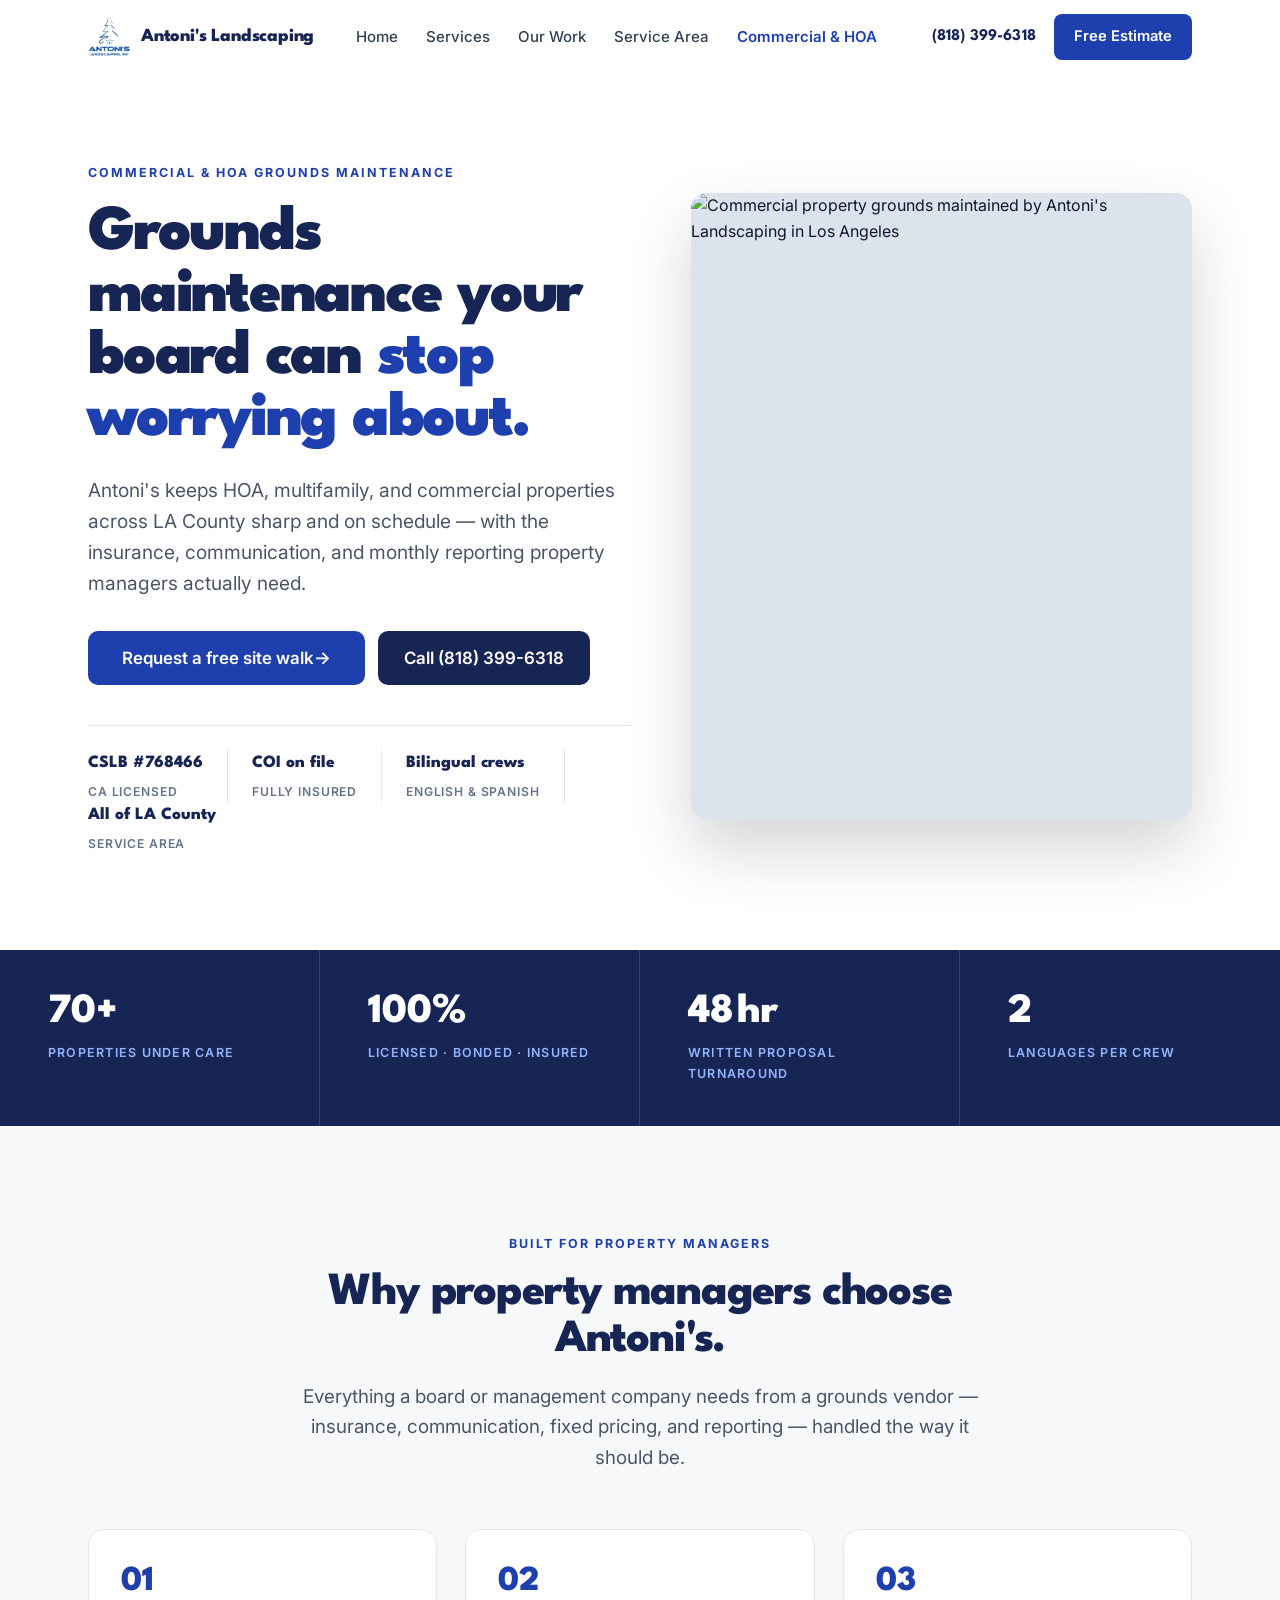
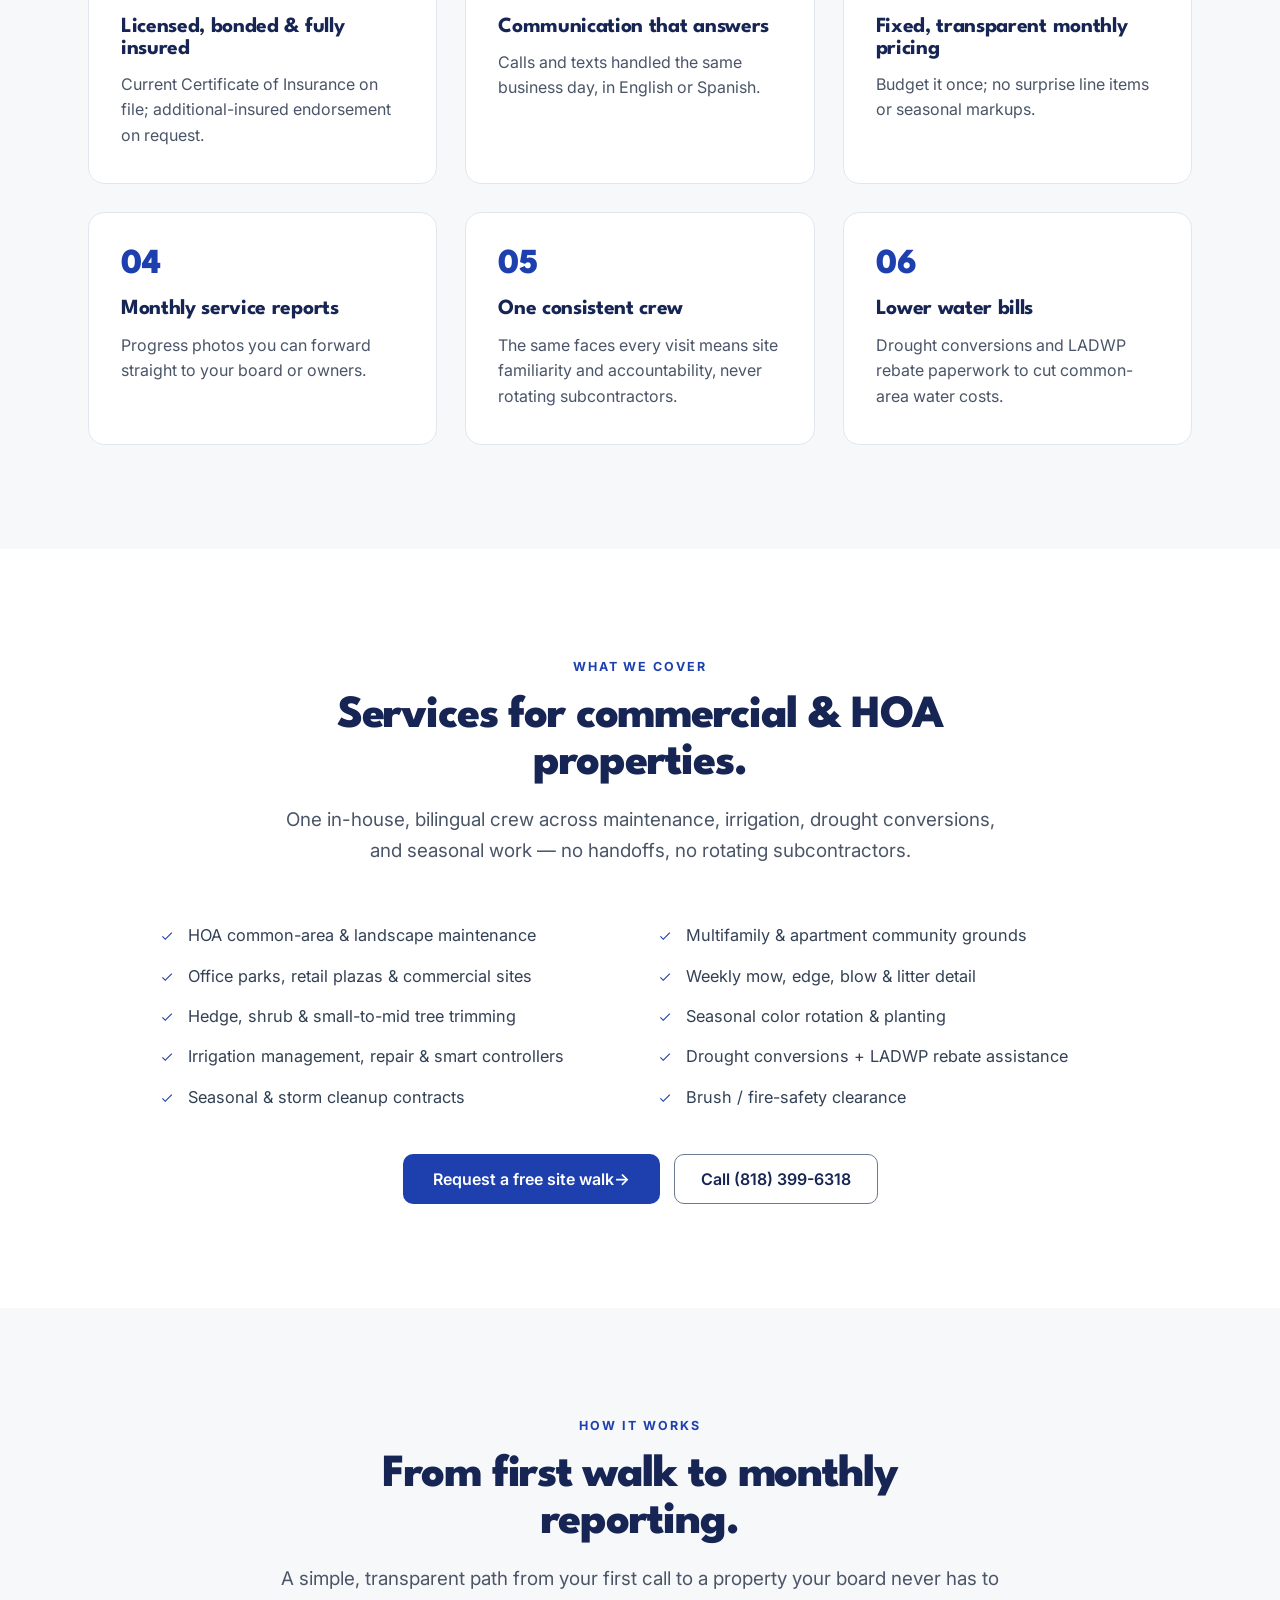
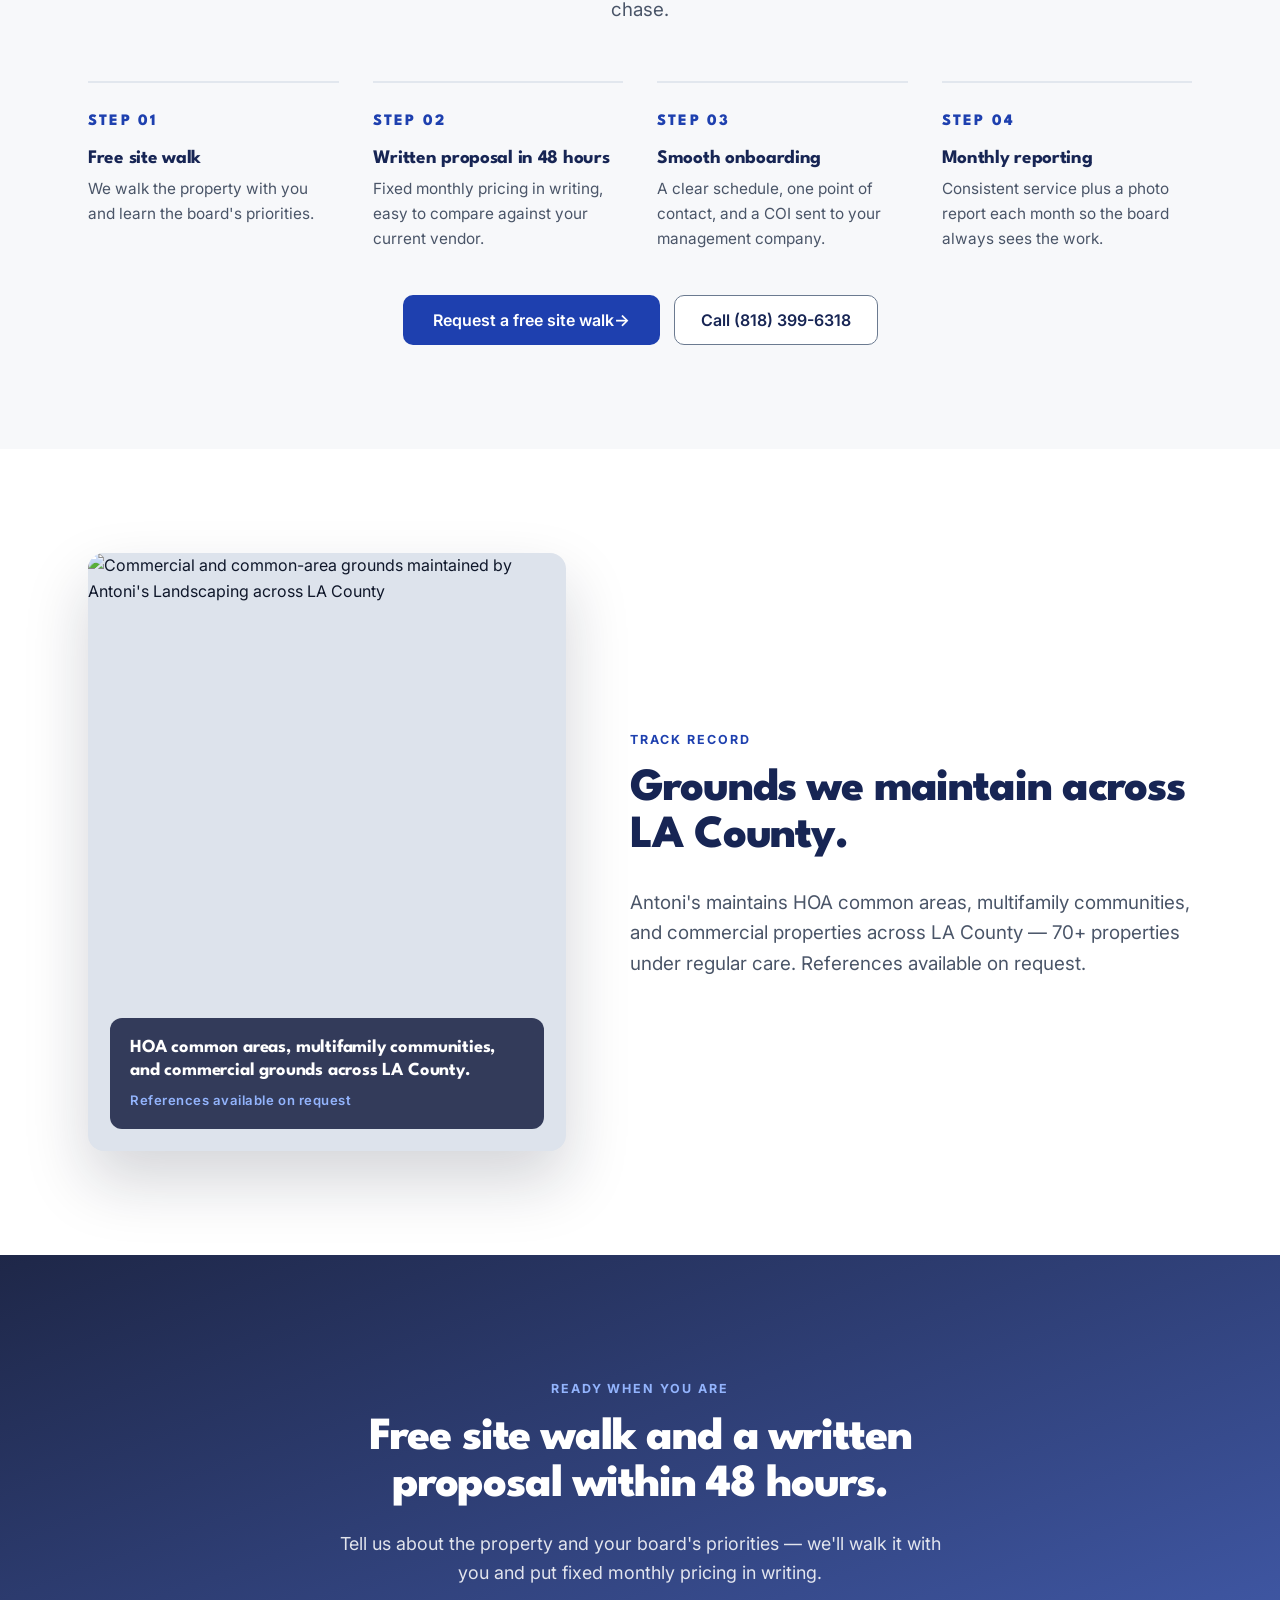
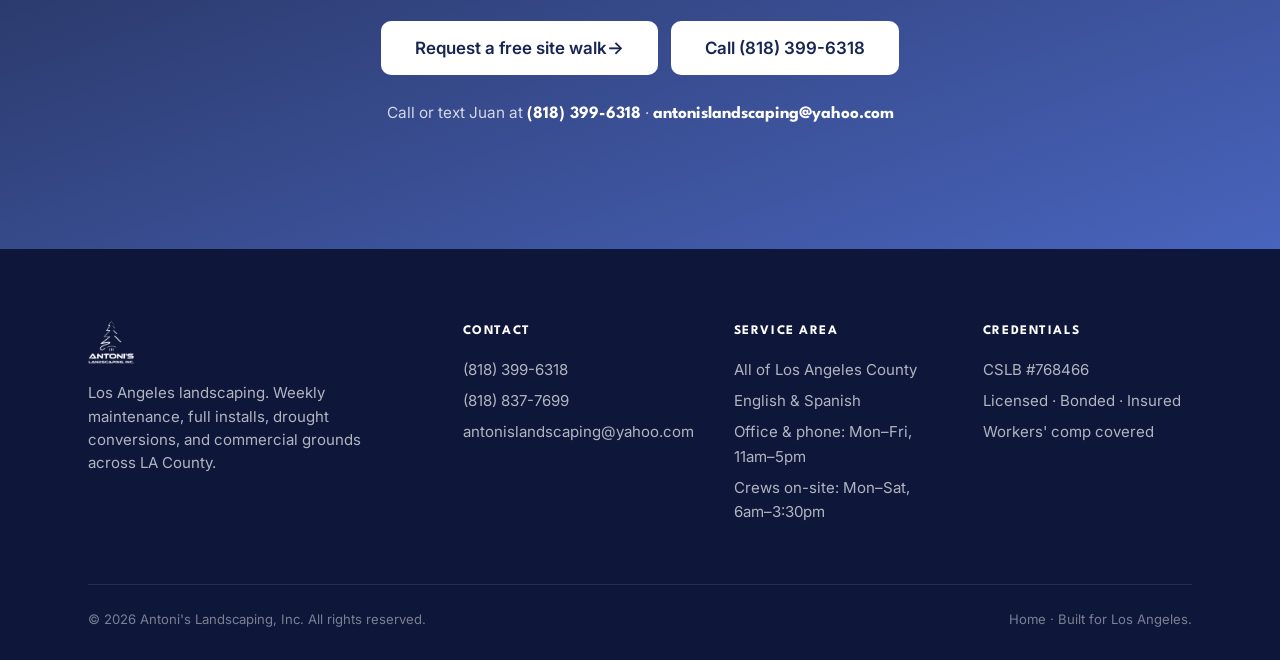
==== commercial/index.html @ 2772d487 "P1 #18: extract shared design system into /assets/site.css Both pages carried a ~250-line duplicate " ====
<!DOCTYPE html>
<html lang="en">
<head>
<meta charset="UTF-8" />
<meta name="viewport" content="width=device-width, initial-scale=1.0" />
<title>Commercial &amp; HOA Landscaping in Los Angeles | Antoni's Landscaping</title>
<meta name="description" content="Reliable, insured commercial and HOA grounds maintenance across LA County. Fixed monthly pricing, bilingual crews, monthly photo reports. Free site walk and written proposal in 48 hours." />
<meta name="theme-color" content="#093d77" />
<link rel="icon" href="/assets/logo.png" type="image/png" />
<link rel="apple-touch-icon" href="/assets/logo.png" />
<meta name="robots" content="index, follow" />
<link rel="canonical" href="https://antonis-landscaping-website.vercel.app/commercial" />
<meta property="og:title" content="Commercial &amp; HOA Landscaping in Los Angeles | Antoni's Landscaping" />
<meta property="og:description" content="Reliable, insured commercial and HOA grounds maintenance across LA County. Fixed monthly pricing, bilingual crews, monthly photo reports. Free site walk and written proposal in 48 hours." />
<meta property="og:type" content="website" />
<meta property="og:url" content="https://antonis-landscaping-website.vercel.app/commercial" />
<meta property="og:locale" content="en_US" />
<meta property="og:image" content="https://img1.wsimg.com/isteam/ip/da22fe0a-b0dc-4871-bb27-3ecdaa4f4f06/DSC00425.jpg/:/rs=w:1600,h:900,m:cr" />
<meta name="twitter:card" content="summary_large_image" />
<link rel="preconnect" href="https://fonts.googleapis.com">
<link rel="preconnect" href="https://fonts.gstatic.com" crossorigin>
<link href="https://fonts.googleapis.com/css2?family=Inter:wght@400;500;600;700&family=League+Spartan:wght@500;600;700;800;900&display=swap" rel="stylesheet">

<!-- Schema.org Service — commercial & HOA grounds maintenance offering -->
<script type="application/ld+json">
{
  "@context": "https://schema.org",
  "@type": "Service",
  "name": "Commercial & HOA Landscape Maintenance",
  "serviceType": "Commercial and HOA landscape maintenance",
  "url": "https://antonis-landscaping-website.vercel.app/commercial",
  "image": "https://img1.wsimg.com/isteam/ip/da22fe0a-b0dc-4871-bb27-3ecdaa4f4f06/DSC00425.jpg/:/rs=w:1600,h:900,m:cr",
  "description": "Reliable, insured commercial and HOA grounds maintenance across LA County. Fixed monthly pricing, bilingual crews, monthly photo reports, and a free site walk with a written proposal in 48 hours.",
  "provider": {
    "@type": "LandscapingBusiness",
    "name": "Antoni's Landscaping",
    "legalName": "Antoni's Landscaping, Inc.",
    "telephone": "+1-818-399-6318",
    "email": "antonislandscaping@yahoo.com",
    "url": "https://antonis-landscaping-website.vercel.app/",
    "image": "https://img1.wsimg.com/isteam/ip/da22fe0a-b0dc-4871-bb27-3ecdaa4f4f06/DSC00425.jpg/:/rs=w:1600,h:900,m:cr",
    "hasCredential": {
      "@type": "EducationalOccupationalCredential",
      "credentialCategory": "license",
      "name": "CSLB #768466",
      "recognizedBy": { "@type": "Organization", "name": "California Contractors State License Board" }
    }
  },
  "areaServed": { "@type": "AdministrativeArea", "name": "Los Angeles County" }
}
</script>
<link rel="stylesheet" href="/assets/site.css" />
<style>
.btn-navy{background:var(--navy);color:#fff;padding:16px 26px;}
.btn-navy:hover{background:#0f1b3f;transform:translateY(-2px);box-shadow:0 14px 30px rgba(23,37,84,.30);}
.nav-links a[aria-current="page"]{color:var(--blue);font-weight:600;}
.final h2{color:#fff;margin:14px auto 0;max-width:22ch;}
.btn,.nav-cta,.mcta a{min-height:44px;}
/* ===========================================================
   Commercial-page additions (not on the homepage):
   - .checklist : two-column checkmark service list (reuses the
     same royal-blue checkmark mask as .svc-body li)
   - .final-actions : centered button row inside the navy CTA band
   =========================================================== */
.checklist{list-style:none;display:grid;grid-template-columns:1fr 1fr;gap:14px 36px;max-width:960px;margin:0 auto;}
.checklist li{position:relative;padding-left:28px;font-size:1.02rem;color:var(--g700);}
.checklist li::before{content:'';position:absolute;left:0;top:7px;width:14px;height:14px;border-radius:50%;background:var(--blue);
  -webkit-mask:url("data:image/svg+xml;utf8,<svg xmlns='http://www.w3.org/2000/svg' viewBox='0 0 24 24'><path fill='white' d='M9 16.2 4.8 12l-1.4 1.4L9 19 21 7l-1.4-1.4z'/></svg>") center/14px no-repeat;
  mask:url("data:image/svg+xml;utf8,<svg xmlns='http://www.w3.org/2000/svg' viewBox='0 0 24 24'><path fill='white' d='M9 16.2 4.8 12l-1.4 1.4L9 19 21 7l-1.4-1.4z'/></svg>") center/14px no-repeat;}
.final-actions{display:flex;gap:13px;justify-content:center;flex-wrap:wrap;}
/* ---------- responsive ---------- */
@media(max-width:980px){
  :root{--pad:28px;}
  section{padding:76px 0;}
  .hero-grid,.why-grid{grid-template-columns:1fr;gap:44px;}
  .hero-media{margin-top:8px;}
  .svc-grid{grid-template-columns:1fr;}
  .proc-grid{grid-template-columns:repeat(2,1fr);gap:30px 28px;}
  .stats-grid,.creds-grid{grid-template-columns:repeat(2,1fr);}
  .stats .it:nth-child(2),.creds .it:nth-child(2){border-right:none;}
  .stats .it,.creds .it{border-bottom:1px solid rgba(255,255,255,.12);}
  .promise-grid{grid-template-columns:1fr;}
  .foot-grid{grid-template-columns:1fr 1fr;gap:32px;}
  .nav-links,.nav-phone{display:none;}
  .mcta{display:flex;}
  body{padding-bottom:84px;}
}
@media(max-width:680px){
  .checklist{grid-template-columns:1fr;}
}
@media(max-width:560px){
  h2{font-size:1.8rem;}
  .stats-grid,.creds-grid,.proc-grid,.foot-grid{grid-template-columns:1fr;}
  .stats .it,.creds .it{border-right:none;}
  .hero-proof .it{padding-right:16px;margin-right:16px;}
}
</style>
</head>
<body>

<!-- ============ NAV ============ -->
<header class="nav" id="nav">
  <div class="nav-in">
    <a href="/" class="brand"><img src="/assets/logo.png" alt="Antoni's Landscaping logo" width="42" height="42" /><b>Antoni's&nbsp;Landscaping</b></a>
    <nav class="nav-links" aria-label="Primary">
      <a href="/">Home</a>
      <a href="/#services">Services</a>
      <a href="/#work">Our Work</a>
      <a href="/#area">Service Area</a>
      <a href="/commercial" aria-current="page">Commercial &amp; HOA</a>
    </nav>
    <div class="nav-right">
      <a href="tel:+18183996318" class="nav-phone">(818) 399-6318</a>
      <a href="/#quote" class="nav-cta">Free Estimate</a>
    </div>
  </div>
</header>

<!-- ============ HERO ============ -->
<section class="hero">
  <div class="container hero-grid">
    <div class="hero-copy">
      <span class="eyebrow">Commercial &amp; HOA Grounds Maintenance</span>
      <h1>Grounds maintenance your board can <span class="accent">stop worrying about.</span></h1>
      <p class="subhead">Antoni's keeps HOA, multifamily, and commercial properties across LA County sharp and on schedule — with the insurance, communication, and monthly reporting property managers actually need.</p>
      <div class="hero-actions">
        <a href="/#quote" class="btn btn-primary btn-lg"><span class="btn-arrow">Request a free site walk</span></a>
        <a href="tel:+18183996318" class="btn btn-navy btn-lg">Call (818) 399-6318</a>
      </div>
      <div class="hero-proof">
        <div class="it"><div class="t">CSLB&nbsp;#768466</div><div class="s">CA Licensed</div></div>
        <div class="it"><div class="t">COI on file</div><div class="s">Fully insured</div></div>
        <div class="it"><div class="t">Bilingual crews</div><div class="s">English &amp; Spanish</div></div>
        <div class="it"><div class="t">All of LA County</div><div class="s">Service area</div></div>
      </div>
    </div>
    <div class="hero-media">
      <img class="main" src="https://img1.wsimg.com/isteam/ip/da22fe0a-b0dc-4871-bb27-3ecdaa4f4f06/DSC00122.jpg/:/rs=w:1100,h:1375,m:cr" alt="Commercial property grounds maintained by Antoni's Landscaping in Los Angeles" decoding="async" />
    </div>
  </div>
</section>

<!-- ============ STATS ============ -->
<section class="stats" aria-label="By the numbers">
  <div class="stats-grid">
    <div class="it"><div class="n">70+</div><div class="l">Properties Under Care</div></div>
    <div class="it"><div class="n">100%</div><div class="l">Licensed · Bonded · Insured</div></div>
    <div class="it"><div class="n">48&#8202;hr</div><div class="l">Written Proposal Turnaround</div></div>
    <div class="it"><div class="n">2</div><div class="l">Languages Per Crew</div></div>
  </div>
</section>

<!-- ============ WHY PROPERTY MANAGERS CHOOSE US ============ -->
<section class="alt">
  <div class="container">
    <div class="section-head center">
      <span class="eyebrow">Built for property managers</span>
      <h2>Why property managers choose Antoni's.</h2>
      <p class="lead">Everything a board or management company needs from a grounds vendor — insurance, communication, fixed pricing, and reporting — handled the way it should be.</p>
    </div>
    <div class="promise-grid">
      <div class="promise-card"><div class="k">01</div><h3>Licensed, bonded &amp; fully insured</h3><p>Current Certificate of Insurance on file; additional-insured endorsement on request.</p></div>
      <div class="promise-card"><div class="k">02</div><h3>Communication that answers</h3><p>Calls and texts handled the same business day, in English or Spanish.</p></div>
      <div class="promise-card"><div class="k">03</div><h3>Fixed, transparent monthly pricing</h3><p>Budget it once; no surprise line items or seasonal markups.</p></div>
      <div class="promise-card"><div class="k">04</div><h3>Monthly service reports</h3><p>Progress photos you can forward straight to your board or owners.</p></div>
      <div class="promise-card"><div class="k">05</div><h3>One consistent crew</h3><p>The same faces every visit means site familiarity and accountability, never rotating subcontractors.</p></div>
      <div class="promise-card"><div class="k">06</div><h3>Lower water bills</h3><p>Drought conversions and LADWP rebate paperwork to cut common-area water costs.</p></div>
    </div>
  </div>
</section>

<!-- ============ SERVICES ============ -->
<section>
  <div class="container">
    <div class="section-head center">
      <span class="eyebrow">What we cover</span>
      <h2>Services for commercial &amp; HOA properties.</h2>
      <p class="lead">One in-house, bilingual crew across maintenance, irrigation, drought conversions, and seasonal work — no handoffs, no rotating subcontractors.</p>
    </div>
    <ul class="checklist">
      <li>HOA common-area &amp; landscape maintenance</li>
      <li>Multifamily &amp; apartment community grounds</li>
      <li>Office parks, retail plazas &amp; commercial sites</li>
      <li>Weekly mow, edge, blow &amp; litter detail</li>
      <li>Hedge, shrub &amp; small-to-mid tree trimming</li>
      <li>Seasonal color rotation &amp; planting</li>
      <li>Irrigation management, repair &amp; smart controllers</li>
      <li>Drought conversions + LADWP rebate assistance</li>
      <li>Seasonal &amp; storm cleanup contracts</li>
      <li>Brush / fire-safety clearance</li>
    </ul>
    <div class="section-cta">
      <a href="/#quote" class="btn btn-primary"><span class="btn-arrow">Request a free site walk</span></a>
      <a href="tel:+18183996318" class="btn btn-secondary">Call (818) 399-6318</a>
    </div>
  </div>
</section>

<!-- ============ HOW IT WORKS ============ -->
<section class="alt">
  <div class="container">
    <div class="section-head center">
      <span class="eyebrow">How it works</span>
      <h2>From first walk to monthly reporting.</h2>
      <p class="lead">A simple, transparent path from your first call to a property your board never has to chase.</p>
    </div>
    <div class="proc-grid">
      <div class="proc-step"><div class="num">STEP 01</div><h3>Free site walk</h3><p>We walk the property with you and learn the board's priorities.</p></div>
      <div class="proc-step"><div class="num">STEP 02</div><h3>Written proposal in 48 hours</h3><p>Fixed monthly pricing in writing, easy to compare against your current vendor.</p></div>
      <div class="proc-step"><div class="num">STEP 03</div><h3>Smooth onboarding</h3><p>A clear schedule, one point of contact, and a COI sent to your management company.</p></div>
      <div class="proc-step"><div class="num">STEP 04</div><h3>Monthly reporting</h3><p>Consistent service plus a photo report each month so the board always sees the work.</p></div>
    </div>
    <div class="section-cta">
      <a href="/#quote" class="btn btn-primary"><span class="btn-arrow">Request a free site walk</span></a>
      <a href="tel:+18183996318" class="btn btn-secondary">Call (818) 399-6318</a>
    </div>
  </div>
</section>

<!-- ============ TRACK RECORD ============ -->
<section>
  <div class="container why-grid">
    <div class="why-photo">
      <img src="https://img1.wsimg.com/isteam/ip/da22fe0a-b0dc-4871-bb27-3ecdaa4f4f06/DSC00102.jpg/:/rs=w:900,h:1125,m:cr" alt="Commercial and common-area grounds maintained by Antoni's Landscaping across LA County" loading="lazy" decoding="async" />
      <div class="badge">
        <!-- PLACEHOLDER: drop in a real board / property-manager testimonial quote here when one is available — do not fabricate one. -->
        <div class="q">HOA common areas, multifamily communities, and commercial grounds across LA County.</div>
        <div class="by">References available on request</div>
      </div>
    </div>
    <div class="why-content">
      <div class="section-head" style="margin-bottom:28px;">
        <span class="eyebrow">Track record</span>
        <h2>Grounds we maintain across LA County.</h2>
      </div>
      <p class="lead">Antoni's maintains HOA common areas, multifamily communities, and commercial properties across LA County — 70+ properties under regular care. References available on request.</p>
    </div>
  </div>
</section>

<!-- ============ CTA BAND ============ -->
<section class="final" style="--bg:url('https://img1.wsimg.com/isteam/ip/da22fe0a-b0dc-4871-bb27-3ecdaa4f4f06/DSC00416.jpg/:/rs=w:2000,h:1125,m:cr');">
  <div class="container">
    <span class="eyebrow">Ready when you are</span>
    <h2>Free site walk and a written proposal within 48 hours.</h2>
    <p>Tell us about the property and your board's priorities — we'll walk it with you and put fixed monthly pricing in writing.</p>
    <div class="final-actions">
      <a href="/#quote" class="btn btn-light btn-lg"><span class="btn-arrow">Request a free site walk</span></a>
      <a href="tel:+18183996318" class="btn btn-light btn-lg">Call (818) 399-6318</a>
    </div>
    <div class="phone-line">Call or text Juan at <a href="tel:+18183996318">(818) 399-6318</a> · <a href="mailto:antonislandscaping@yahoo.com">antonislandscaping@yahoo.com</a></div>
  </div>
</section>

<!-- ============ FOOTER ============ -->
<footer>
  <div class="container">
    <div class="foot-grid">
      <div>
        <img class="foot-logo" src="/assets/logo-white.png" alt="Antoni's Landscaping" height="44" />
        <p class="foot-brand-sub">Los Angeles landscaping. Weekly maintenance, full installs, drought conversions, and commercial grounds across LA County.</p>
      </div>
      <div class="foot-col">
        <h5>Contact</h5>
        <p><a href="tel:+18183996318">(818) 399-6318</a></p>
        <p><a href="tel:+18188377699">(818) 837-7699</a></p>
        <p><a href="mailto:antonislandscaping@yahoo.com">antonislandscaping@yahoo.com</a></p>
      </div>
      <div class="foot-col">
        <h5>Service area</h5>
        <p>All of Los Angeles County</p>
        <p>English &amp; Spanish</p>
        <p>Office &amp; phone: Mon–Fri, 11am–5pm</p>
        <p>Crews on-site: Mon–Sat, 6am–3:30pm</p>
      </div>
      <div class="foot-col">
        <h5>Credentials</h5>
        <p>CSLB #768466</p>
        <p>Licensed · Bonded · Insured</p>
        <p>Workers' comp covered</p>
      </div>
    </div>
    <div class="foot-bottom">
      <div>© <span id="year"></span> Antoni's Landscaping, Inc. All rights reserved.</div>
      <div><a href="/">Home</a> · Built for Los Angeles.</div>
    </div>
  </div>
</footer>

<!-- sticky mobile CTA -->
<div class="mcta" role="navigation" aria-label="Quick contact">
  <a href="tel:+18183996318" class="p"><span aria-hidden="true">📞</span> Call</a>
  <a href="/#quote" class="s">Free Estimate</a>
</div>

<script>
  document.getElementById('year').textContent = new Date().getFullYear();
  // nav shadow on scroll
  var nav = document.getElementById('nav');
  var onScroll = function(){ nav.classList.toggle('scrolled', window.scrollY > 10); };
  onScroll(); window.addEventListener('scroll', onScroll, {passive:true});
</script>
</body>
</html>
---- assets/site.css ----
/* Antoni's Landscaping — shared design system.
   Single source of truth for both index.html and /commercial.
   Page-specific rules remain in each page's inline <style> AFTER this link. */
/* ===========================================================
   Antoni's Landscaping — redesigned one-pager
   Direction B backbone (typographic split, white, structured)
   + full-bleed photography moments + navy brand bands.
   Brand: royal blue #1e40af · deep navy #172554 · League Spartan + Inter
   =========================================================== */

:root{
  --blue:#1e40af; --blue-dark:#1e3a8a; --blue-600:#2563eb;
  --navy:#172554; --navy-deep:#0e173a; --blue-400:#60a5fa; --blue-300:#93b4fd;
  --g50:#f7f8fa; --g100:#eef1f5; --g200:#e2e7ee; --g300:#cbd5e1;
  --g400:#94a3b8; --g500:#64748b; --g600:#4a5568; --g700:#334155; --ink:#0f172a;
  --disp:'League Spartan',sans-serif; --body:'Inter',system-ui,sans-serif;
  --maxw:1200px; --pad:48px; --radius:16px; --radius-sm:10px;
  --shadow:0 18px 44px rgba(15,23,42,.10); --shadow-lg:0 30px 64px rgba(15,23,42,.18);
}
*{box-sizing:border-box;margin:0;padding:0;}
html{scroll-behavior:smooth;}
body{font-family:var(--body);color:var(--ink);background:#fff;line-height:1.62;-webkit-font-smoothing:antialiased;text-rendering:optimizeLegibility;}
img{display:block;max-width:100%;}
a{text-decoration:none;color:inherit;}
::selection{background:var(--blue);color:#fff;}

.container{max-width:var(--maxw);margin:0 auto;padding-left:var(--pad);padding-right:var(--pad);}
section{padding:104px 0;}
.alt{background:var(--g50);}

h1,h2,h3{font-family:var(--disp);font-weight:800;letter-spacing:-0.025em;line-height:1.02;color:var(--navy);}
h2{font-size:clamp(2rem,3.6vw,3rem);}
h3{font-size:1.35rem;letter-spacing:-0.015em;font-weight:700;}
.lead{font-size:1.18rem;color:var(--g600);}
.eyebrow{font-family:var(--body);font-weight:700;font-size:.78rem;text-transform:uppercase;letter-spacing:.16em;color:var(--blue);}

.section-head{max-width:720px;margin-bottom:56px;}
.section-head.center{margin-left:auto;margin-right:auto;text-align:center;}
.section-head h2{margin-top:14px;}
.section-head .lead{margin-top:18px;}

/* ---------- buttons ---------- */
.btn{display:inline-flex;align-items:center;gap:9px;font-family:var(--body);font-weight:600;font-size:1rem;line-height:1;cursor:pointer;border:none;border-radius:var(--radius-sm);transition:transform .15s ease,box-shadow .15s ease,background .15s ease,border-color .15s ease,color .15s ease;text-align:center;}
.btn-arrow::after{content:'→';font-size:1.05em;transition:transform .15s ease;}
.btn:hover .btn-arrow,.btn-arrow:hover::after{transform:translateX(3px);}
.btn-primary{background:var(--blue);color:#fff;padding:16px 30px;}
.btn-primary:hover{background:var(--blue-dark);transform:translateY(-2px);box-shadow:0 14px 30px rgba(30,64,175,.30);}
.btn-secondary{background:#fff;color:var(--navy);border:1.5px solid #6b7a90;padding:16px 26px;}
.btn-secondary:hover{border-color:var(--navy);transform:translateY(-2px);}
.btn-light{background:#fff;color:var(--navy);padding:16px 30px;}
.btn-light:hover{transform:translateY(-2px);box-shadow:0 14px 30px rgba(0,0,0,.28);}
.btn-ghost{background:rgba(255,255,255,.08);color:#fff;border:1.5px solid rgba(255,255,255,.5);padding:15px 28px;}
.btn-ghost:hover{background:rgba(255,255,255,.16);border-color:#fff;}
.btn-lg{padding:18px 34px;font-size:1.06rem;}
.section-cta{display:flex;flex-wrap:wrap;gap:14px;justify-content:center;margin-top:44px;}

/* ---------- nav ---------- */
.nav{position:sticky;top:0;z-index:80;background:rgba(255,255,255,.86);backdrop-filter:saturate(180%) blur(14px);border-bottom:1px solid transparent;transition:border-color .2s ease,box-shadow .2s ease;}
.nav.scrolled{border-bottom-color:var(--g200);box-shadow:0 6px 24px rgba(15,23,42,.06);}
.nav-in{display:flex;align-items:center;gap:28px;max-width:var(--maxw);margin:0 auto;padding:14px var(--pad);}
.brand{display:flex;align-items:center;gap:11px;}
.brand img{height:42px;width:42px;border-radius:8px;object-fit:contain;}
.brand b{font-family:var(--disp);font-weight:800;font-size:1.16rem;color:var(--navy);letter-spacing:-0.01em;line-height:1;}
.nav-links{display:flex;gap:28px;margin-left:14px;}
.nav-links a{font-weight:500;font-size:.94rem;color:var(--g700);transition:color .15s ease;}
.nav-links a:hover{color:var(--blue);}
.nav-right{margin-left:auto;display:flex;align-items:center;gap:18px;}
.nav-phone{font-family:var(--disp);font-weight:700;font-size:1.02rem;color:var(--navy);letter-spacing:.01em;}
.nav-cta{background:var(--blue);color:#fff;padding:11px 20px;border-radius:8px;font-weight:600;font-size:.92rem;transition:background .15s ease;}
.nav-cta:hover{background:var(--blue-dark);}

/* ---------- hero ---------- */
.hero{padding:84px 0 96px;overflow:hidden;}
.hero-grid{display:grid;grid-template-columns:1.04fr .96fr;gap:60px;align-items:center;}
.hero h1{font-size:clamp(2.7rem,5vw,4.5rem);font-weight:900;letter-spacing:-0.035em;line-height:0.97;margin:18px 0 0;}
.hero h1 .accent{color:var(--blue);}
.hero .subhead{font-size:1.2rem;color:var(--g600);max-width:48ch;margin-top:24px;}
.hero-actions{display:flex;gap:13px;margin-top:32px;flex-wrap:wrap;}
.hero-proof{display:flex;margin-top:40px;border-top:1px solid var(--g200);padding-top:24px;flex-wrap:wrap;gap:0;}
.hero-proof .it{padding-right:24px;margin-right:24px;border-right:1px solid var(--g200);}
.hero-proof .it:last-child{border:none;margin:0;padding:0;}
.hero-proof .t{font-family:var(--disp);font-weight:800;font-size:1.08rem;color:var(--navy);}
.hero-proof .s{font-size:.76rem;text-transform:uppercase;letter-spacing:.07em;color:var(--g500);margin-top:4px;font-weight:600;}
.hero-media{position:relative;}
.hero-media .main{aspect-ratio:4/5;width:100%;object-fit:cover;border-radius:var(--radius);box-shadow:var(--shadow-lg);background:#dde3ec center/cover;}

/* ---------- stats band ---------- */
.stats{background:var(--navy);color:#fff;padding:0;}
.stats-grid{display:grid;grid-template-columns:repeat(4,1fr);}
.stats .it{padding:42px var(--pad);border-right:1px solid rgba(255,255,255,.12);}
.stats .it:last-child{border-right:none;}
.stats .n{font-family:var(--disp);font-weight:800;font-size:2.6rem;line-height:1;color:#fff;}
.stats .l{font-size:.78rem;text-transform:uppercase;letter-spacing:.1em;color:var(--blue-300);margin-top:10px;font-weight:600;}

/* ---------- why (editorial, no icon cards) ---------- */
.why-grid{display:grid;grid-template-columns:0.92fr 1.08fr;gap:64px;align-items:center;}
.why-photo{position:relative;border-radius:var(--radius);overflow:hidden;aspect-ratio:4/5;box-shadow:var(--shadow-lg);background:#dde3ec center/cover;}
.why-photo img{position:absolute;inset:0;width:100%;height:100%;object-fit:cover;}
.why-photo .badge{position:absolute;left:22px;bottom:22px;right:22px;z-index:1;background:rgba(14,23,58,.82);backdrop-filter:blur(8px);color:#fff;border-radius:12px;padding:18px 20px;}
.why-photo .badge .q{font-family:var(--disp);font-weight:700;font-size:1.15rem;line-height:1.25;letter-spacing:-0.01em;}
.why-photo .badge .by{font-size:.82rem;color:var(--blue-300);margin-top:8px;font-weight:600;letter-spacing:.04em;}
.why-list{display:flex;flex-direction:column;}
.why-item{display:grid;grid-template-columns:auto 1fr;gap:22px;padding:26px 0;border-top:1px solid var(--g200);}
.why-item:first-of-type{border-top:none;padding-top:0;}
.why-num{font-family:var(--disp);font-weight:800;font-size:1.05rem;color:var(--blue);padding-top:3px;letter-spacing:.05em;}
.why-item h3{margin-bottom:6px;}
.why-item p{color:var(--g600);font-size:1rem;}

/* ---------- services ---------- */
.svc-grid{display:grid;grid-template-columns:repeat(2,1fr);gap:26px;}
.svc-card{background:#fff;border:1px solid var(--g200);border-radius:var(--radius);overflow:hidden;display:flex;flex-direction:column;transition:transform .18s ease,box-shadow .18s ease,border-color .18s ease;}
.svc-card:hover{transform:translateY(-4px);box-shadow:var(--shadow-lg);border-color:transparent;}
.svc-img{aspect-ratio:16/10;width:100%;object-fit:cover;background:#dde3ec center/cover;}
.svc-body{padding:30px 30px 32px;}
.svc-body h3{font-size:1.42rem;}
.svc-body p{color:var(--g600);margin-top:10px;font-size:1rem;}
.svc-body ul{list-style:none;margin-top:18px;display:grid;gap:9px;}
.svc-body li{position:relative;padding-left:24px;font-size:.95rem;color:var(--g700);}
.svc-body li::before{content:'';position:absolute;left:0;top:8px;width:13px;height:13px;border-radius:50%;background:var(--blue);
  -webkit-mask:url("data:image/svg+xml;utf8,<svg xmlns='http://www.w3.org/2000/svg' viewBox='0 0 24 24'><path fill='white' d='M9 16.2 4.8 12l-1.4 1.4L9 19 21 7l-1.4-1.4z'/></svg>") center/13px no-repeat;
  mask:url("data:image/svg+xml;utf8,<svg xmlns='http://www.w3.org/2000/svg' viewBox='0 0 24 24'><path fill='white' d='M9 16.2 4.8 12l-1.4 1.4L9 19 21 7l-1.4-1.4z'/></svg>") center/13px no-repeat;}

/* ---------- process ---------- */
.proc-grid{display:grid;grid-template-columns:repeat(4,1fr);gap:34px;}
.proc-step{position:relative;padding-top:26px;border-top:2px solid var(--g200);}
.proc-step .num{font-family:var(--disp);font-weight:800;font-size:1rem;color:var(--blue);letter-spacing:.14em;}
.proc-step h3{margin:14px 0 8px;font-size:1.2rem;}
.proc-step p{color:var(--g600);font-size:.96rem;}

/* ---------- drought ribbon (navy band) ---------- */
.ribbon{position:relative;color:#fff;padding:110px 0;isolation:isolate;}
.ribbon::before{content:'';position:absolute;inset:0;z-index:-2;background:var(--bg,none) center/cover,#dde3ec;}
.ribbon::after{content:'';position:absolute;inset:0;z-index:-1;background:linear-gradient(120deg,rgba(14,23,58,.94) 0%,rgba(23,37,84,.86) 55%,rgba(30,64,175,.62) 100%);}
.ribbon-in{max-width:680px;}
.ribbon .eyebrow{color:var(--blue-300);}
.ribbon h2{color:#fff;margin-top:14px;}
.ribbon h2 em{font-style:normal;color:var(--blue-300);}
.ribbon p{color:rgba(255,255,255,.88);font-size:1.12rem;margin:22px 0 34px;max-width:60ch;}

/* ---------- work grid ---------- */
.work-grid{display:grid;grid-template-columns:repeat(3,1fr);gap:16px;}
.work-tile{aspect-ratio:4/3;width:100%;border-radius:12px;background:#dde3ec center/cover;object-fit:cover;overflow:hidden;transition:transform .35s ease,box-shadow .35s ease;}
.work-tile:hover{transform:scale(1.025);box-shadow:var(--shadow-lg);}
.work-tile.tall{grid-row:span 2;aspect-ratio:auto;}

/* ---------- service area ---------- */
.cities{display:flex;flex-wrap:wrap;gap:10px;justify-content:center;max-width:980px;margin:0 auto;}
.cities span{background:#fff;border:1px solid var(--g200);color:var(--g700);padding:9px 16px;border-radius:100px;font-size:.9rem;font-weight:500;transition:all .15s ease;}
.cities span:hover{background:var(--blue);color:#fff;border-color:var(--blue);}

/* ---------- promise ---------- */
.promise-grid{display:grid;grid-template-columns:repeat(3,1fr);gap:28px;}
.promise-card{background:#fff;border:1px solid var(--g200);border-radius:var(--radius);padding:34px 32px;}
.promise-card .k{font-family:var(--disp);font-weight:800;font-size:2.2rem;color:var(--blue);line-height:1;}
.promise-card h3{margin:16px 0 12px;}
.promise-card p{color:var(--g600);font-size:1rem;}
.promise-note{text-align:center;margin-top:40px;color:var(--g600);font-size:1rem;}
.promise-note a{color:var(--blue);font-weight:600;}

/* ---------- credentials ---------- */
.creds{background:var(--navy-deep);color:#fff;padding:0;}
.creds-grid{display:grid;grid-template-columns:repeat(4,1fr);}
.creds .it{padding:38px var(--pad);text-align:center;border-right:1px solid rgba(255,255,255,.12);}
.creds .it:last-child{border:none;}
.creds .t{font-family:var(--disp);font-weight:800;font-size:1.3rem;color:#fff;}
.creds .s{font-size:.74rem;text-transform:uppercase;letter-spacing:.1em;color:var(--blue-300);margin-top:7px;font-weight:600;}

/* ---------- FAQ ---------- */
.faq-list{max-width:820px;margin:0 auto;}
.faq-list details{border-bottom:1px solid var(--g200);}
.faq-list summary{list-style:none;cursor:pointer;padding:24px 44px 24px 0;position:relative;font-family:var(--disp);font-weight:700;font-size:1.18rem;color:var(--navy);letter-spacing:-0.01em;}
.faq-list summary::-webkit-details-marker{display:none;}
.faq-list summary::after{content:'+';position:absolute;right:6px;top:50%;transform:translateY(-50%);font-size:1.6rem;font-weight:400;color:var(--blue);transition:transform .2s ease;line-height:1;}
.faq-list details[open] summary::after{content:'−';}
.faq-list details > div{padding:0 44px 26px 0;color:var(--g600);font-size:1.02rem;}

/* ---------- chat estimator ---------- */
.chat-section{background:var(--g50);}
.container-narrow{max-width:760px;margin:0 auto;padding:0 var(--pad);}
.chat-card{background:#fff;border:1px solid var(--g200);border-radius:20px;box-shadow:var(--shadow-lg);overflow:hidden;max-width:560px;margin:0 auto;}
.chat-head{display:flex;align-items:center;gap:13px;padding:18px 22px;background:var(--navy);color:#fff;}
.chat-avatar{width:42px;height:42px;border-radius:50%;background:#fff;padding:5px;object-fit:contain;flex:none;}
.chat-id .chat-name{font-family:var(--disp);font-weight:700;font-size:1.02rem;}
.chat-id .chat-status{font-size:.8rem;color:var(--blue-300);display:flex;align-items:center;gap:6px;margin-top:2px;}
.status-dot{width:8px;height:8px;border-radius:50%;background:#34d399;box-shadow:0 0 0 0 rgba(52,211,153,.6);animation:pulse 2s infinite;}
@keyframes pulse{0%{box-shadow:0 0 0 0 rgba(52,211,153,.5);}70%{box-shadow:0 0 0 8px rgba(52,211,153,0);}100%{box-shadow:0 0 0 0 rgba(52,211,153,0);}}
.chat-estimate-pill{margin-left:auto;text-align:right;background:rgba(255,255,255,.12);border-radius:10px;padding:7px 13px;}
.chat-estimate-pill .pill-label{display:block;font-size:.62rem;text-transform:uppercase;letter-spacing:.1em;color:var(--blue-300);font-weight:600;}
.chat-estimate-pill .pill-value{font-family:var(--disp);font-weight:800;font-size:1.02rem;}
.chat-body{padding:24px 22px;height:340px;overflow-y:auto;display:flex;flex-direction:column;gap:10px;background:linear-gradient(180deg,#fbfcfe,#fff);scroll-behavior:smooth;}
.chat-bubble{max-width:80%;padding:12px 16px;border-radius:16px;font-size:.96rem;line-height:1.5;animation:rise .25s ease;word-wrap:break-word;}
@keyframes rise{from{opacity:0;transform:translateY(6px);}to{opacity:1;transform:none;}}
.chat-bubble.bot{align-self:flex-start;background:var(--g100);color:var(--ink);border-bottom-left-radius:5px;}
.chat-bubble.user{align-self:flex-end;background:var(--blue);color:#fff;border-bottom-right-radius:5px;}
.chat-bubble strong{font-weight:700;}
.chat-bubble.bot strong{color:var(--blue);}
.chat-bubble.user strong{color:#fff;}
.chat-bubble.typing{display:flex;gap:4px;padding:15px 16px;}
.chat-bubble.typing span{width:7px;height:7px;border-radius:50%;background:var(--g400);animation:blink 1.2s infinite both;}
.chat-bubble.typing span:nth-child(2){animation-delay:.2s;}
.chat-bubble.typing span:nth-child(3){animation-delay:.4s;}
@keyframes blink{0%,80%,100%{opacity:.3;transform:translateY(0);}40%{opacity:1;transform:translateY(-3px);}}
.chat-input-area{border-top:1px solid var(--g200);padding:16px 18px;min-height:68px;display:flex;align-items:center;}
.chip-row{display:flex;flex-wrap:wrap;gap:8px;width:100%;}
.chip{background:#fff;border:1.5px solid #6b7a90;color:var(--navy);padding:10px 16px;border-radius:100px;font-family:var(--body);font-weight:600;font-size:.9rem;cursor:pointer;transition:all .15s ease;}
.chip:hover{background:var(--blue);color:#fff;border-color:var(--blue);transform:translateY(-1px);}
.chat-form{display:flex;flex-wrap:wrap;gap:9px;width:100%;}
.chat-form input{flex:1;padding:12px 15px;border:1.5px solid #6b7a90;border-radius:10px;font-family:inherit;font-size:.96rem;background:#fff;}
.chat-form input:focus{outline:none;border-color:var(--blue);}
.chat-form input.chat-input-invalid{border-color:#dc2626;background:#fef2f2;}
.chat-input-error{flex-basis:100%;margin-top:6px;color:#b91c1c;font-size:.82rem;font-weight:600;}
.chat-form button{background:var(--blue);color:#fff;border:none;border-radius:10px;padding:0 18px;font-family:var(--body);font-weight:600;font-size:.92rem;cursor:pointer;display:flex;align-items:center;gap:7px;}
.chat-form button:hover{background:var(--blue-dark);}
.chat-form button svg{width:15px;height:15px;}
/* File-upload step: the estimator script renders a plain <div> wrapping a
   .chat-file-label and a .chat-file-skip — the label text already includes the
   📷 emoji, so no ::before icon here (would double it). */
.chat-file-label{display:inline-flex;align-items:center;gap:8px;background:var(--g50);border:1.5px dashed #6b7a90;border-radius:10px;padding:11px 16px;font-weight:600;font-size:.9rem;color:var(--navy);cursor:pointer;}
.chat-file-label input{display:none;}
.chat-file-skip{background:none;border:none;color:var(--g500);font-family:inherit;font-weight:600;font-size:.9rem;cursor:pointer;padding:0 14px;}
.chat-file-skip:hover{color:var(--navy);}
.chat-fallback{text-align:center;margin-top:22px;color:var(--g600);font-size:.96rem;}
.chat-fallback a{color:var(--blue);font-weight:700;}

/* ---------- final CTA ---------- */
.final{position:relative;color:#fff;text-align:center;padding:120px 0;isolation:isolate;}
.final::before{content:'';position:absolute;inset:0;z-index:-2;background:var(--bg,none) center/cover,#dde3ec;}
.final::after{content:'';position:absolute;inset:0;z-index:-1;background:linear-gradient(160deg,rgba(14,23,58,.92),rgba(30,64,175,.78));}
.final .eyebrow{color:var(--blue-300);}
.final h2{color:#fff;margin:14px auto 0;max-width:18ch;}
.final h2 em{font-style:normal;color:var(--blue-300);}
.final p{color:rgba(255,255,255,.86);max-width:56ch;margin:20px auto 34px;font-size:1.12rem;}
.final .phone-line{margin-top:26px;color:rgba(255,255,255,.78);font-size:.96rem;}
.final .phone-line a{color:#fff;font-family:var(--disp);font-weight:700;font-size:1.08rem;}

/* ---------- footer ---------- */
footer{background:var(--navy-deep);color:rgba(255,255,255,.68);padding:72px 0 30px;font-size:.94rem;}
.foot-grid{display:grid;grid-template-columns:1.6fr 1fr 1fr 1fr;gap:40px;}
.foot-logo{height:44px;width:auto;margin-bottom:16px;display:block;}
.foot-brand-sub{max-width:300px;line-height:1.55;}
footer h5{color:#fff;font-family:var(--disp);font-weight:700;font-size:.82rem;text-transform:uppercase;letter-spacing:.12em;margin-bottom:15px;}
.foot-col p{margin-bottom:7px;}
.foot-col a{transition:color .15s ease;}
.foot-col a:hover{color:var(--blue-300);}
.foot-bottom{margin-top:52px;padding-top:24px;border-top:1px solid rgba(255,255,255,.1);display:flex;justify-content:space-between;flex-wrap:wrap;gap:12px;font-size:.82rem;color:rgba(255,255,255,.45);}

/* ---------- sticky mobile CTA ---------- */
.mcta{position:fixed;bottom:12px;left:12px;right:12px;display:none;gap:10px;z-index:90;}
.mcta a{flex:1;padding:14px;border-radius:12px;text-align:center;font-weight:700;font-size:.96rem;box-shadow:var(--shadow-lg);display:flex;align-items:center;justify-content:center;gap:8px;}
.mcta .p{background:var(--blue);color:#fff;}
.mcta .s{background:#fff;color:var(--blue);border:1.5px solid var(--blue);}

/* ---------- a11y: visible focus + ≥44px touch targets ---------- */
a:focus-visible,button:focus-visible,summary:focus-visible,input:focus-visible,.chip:focus-visible,details>summary:focus-visible{outline:3px solid var(--blue-600);outline-offset:2px;border-radius:6px;}
.chat-form input:focus-visible{outline-offset:0;}
.btn,.nav-cta,.chip,.chat-form button,.mcta a,.chat-file-label,.chat-file-skip{min-height:44px;}
.nav-cta{display:inline-flex;align-items:center;}
.chip{display:inline-flex;align-items:center;}
.chat-form button{min-width:44px;justify-content:center;}
.nav-links a{display:inline-flex;align-items:center;min-height:40px;}
.nav-phone{display:flex;align-items:center;min-height:44px;}
[hidden]{display:none!important;}

/* ---------- responsive ---------- */
@media(max-width:980px){
  :root{--pad:28px;}
  section{padding:76px 0;}
  .hero-grid,.why-grid{grid-template-columns:1fr;gap:44px;}
  .hero-media{margin-top:8px;}
  .svc-grid{grid-template-columns:1fr;}
  .proc-grid{grid-template-columns:repeat(2,1fr);gap:30px 28px;}
  .stats-grid,.creds-grid{grid-template-columns:repeat(2,1fr);}
  .stats .it:nth-child(2),.creds .it:nth-child(2){border-right:none;}
  .stats .it,.creds .it{border-bottom:1px solid rgba(255,255,255,.12);}
  .work-grid{grid-template-columns:repeat(2,1fr);}
  .work-tile.tall{grid-row:auto;aspect-ratio:4/3;}
  .promise-grid{grid-template-columns:1fr;}
  .foot-grid{grid-template-columns:1fr 1fr;gap:32px;}
  .nav-links,.nav-phone{display:none;}
  .mcta{display:flex;}
  body{padding-bottom:84px;}
}
@media(max-width:560px){
  h2{font-size:1.8rem;}
  .stats-grid,.creds-grid,.proc-grid,.work-grid,.foot-grid{grid-template-columns:1fr;}
  .stats .it,.creds .it{border-right:none;}
  .hero-proof .it{padding-right:16px;margin-right:16px;}
}
@media(prefers-reduced-motion:reduce){*{animation:none!important;transition:none!important;}html{scroll-behavior:auto;}}
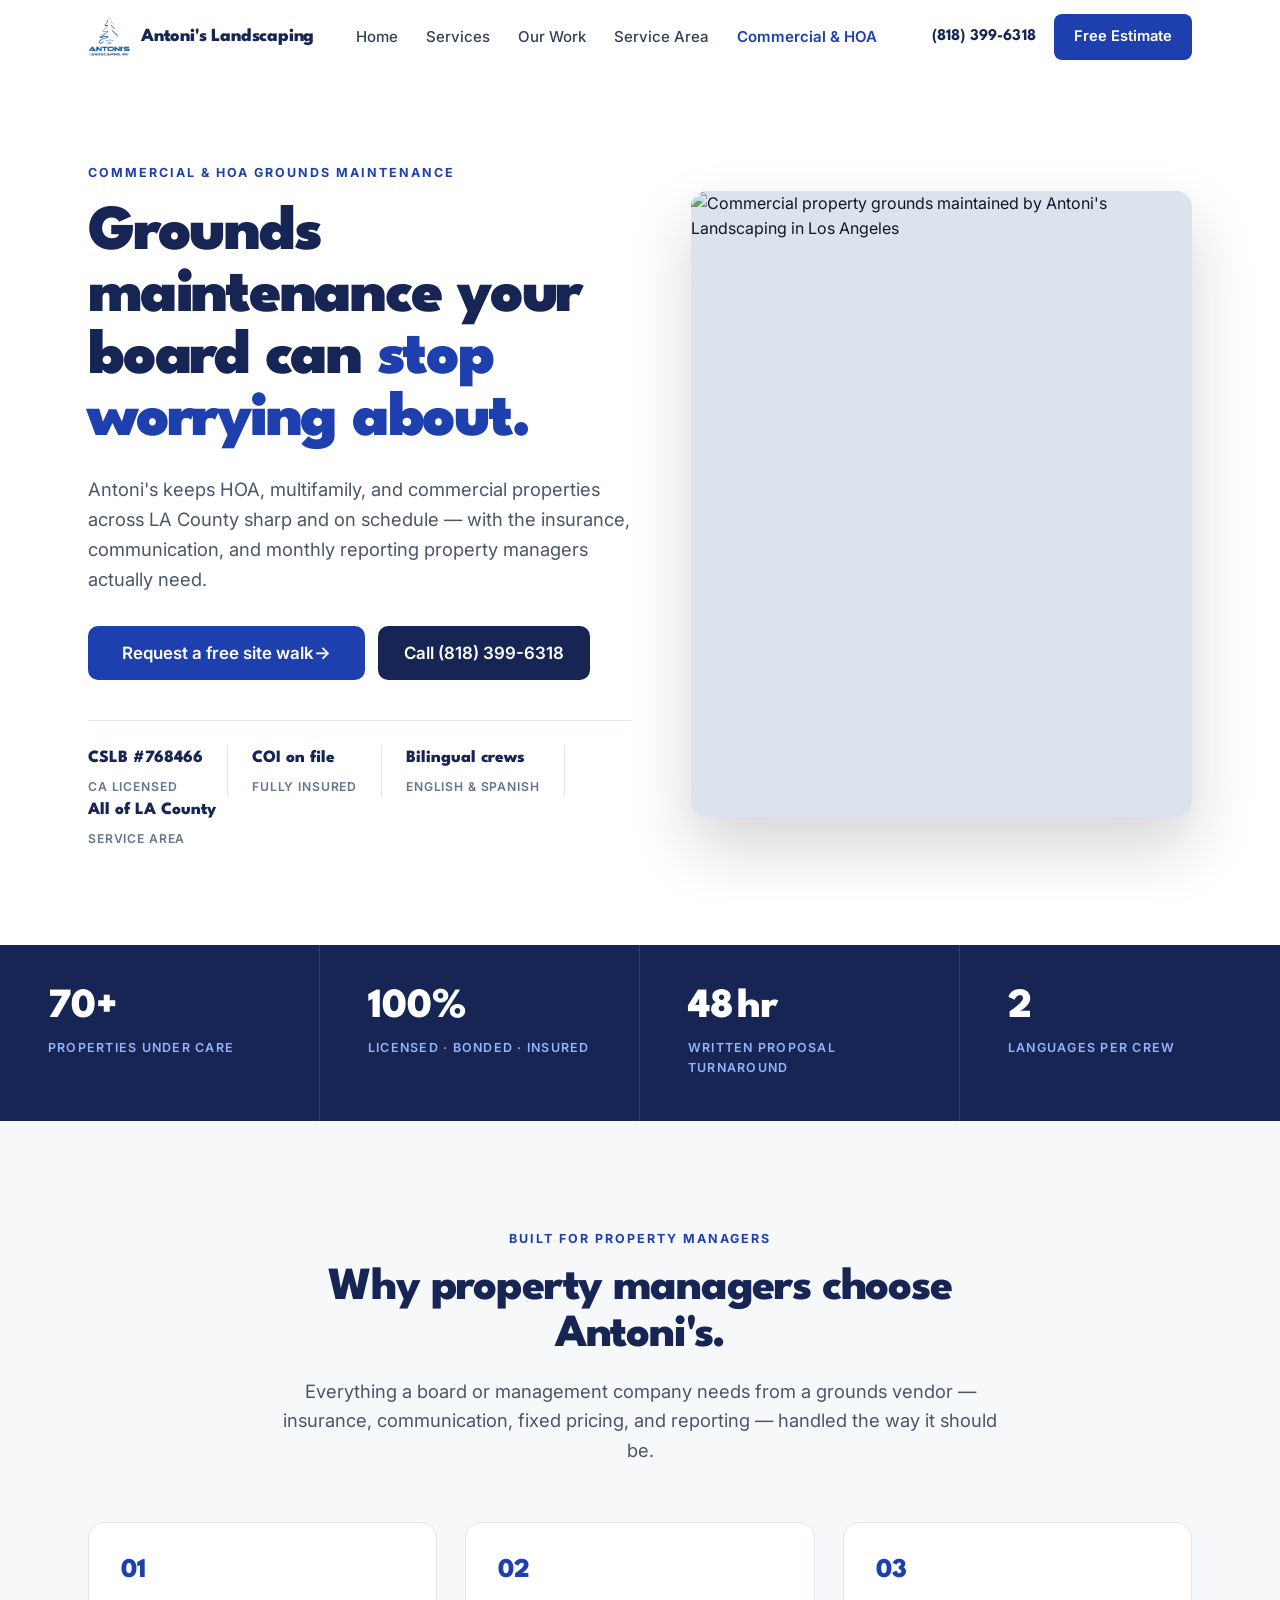
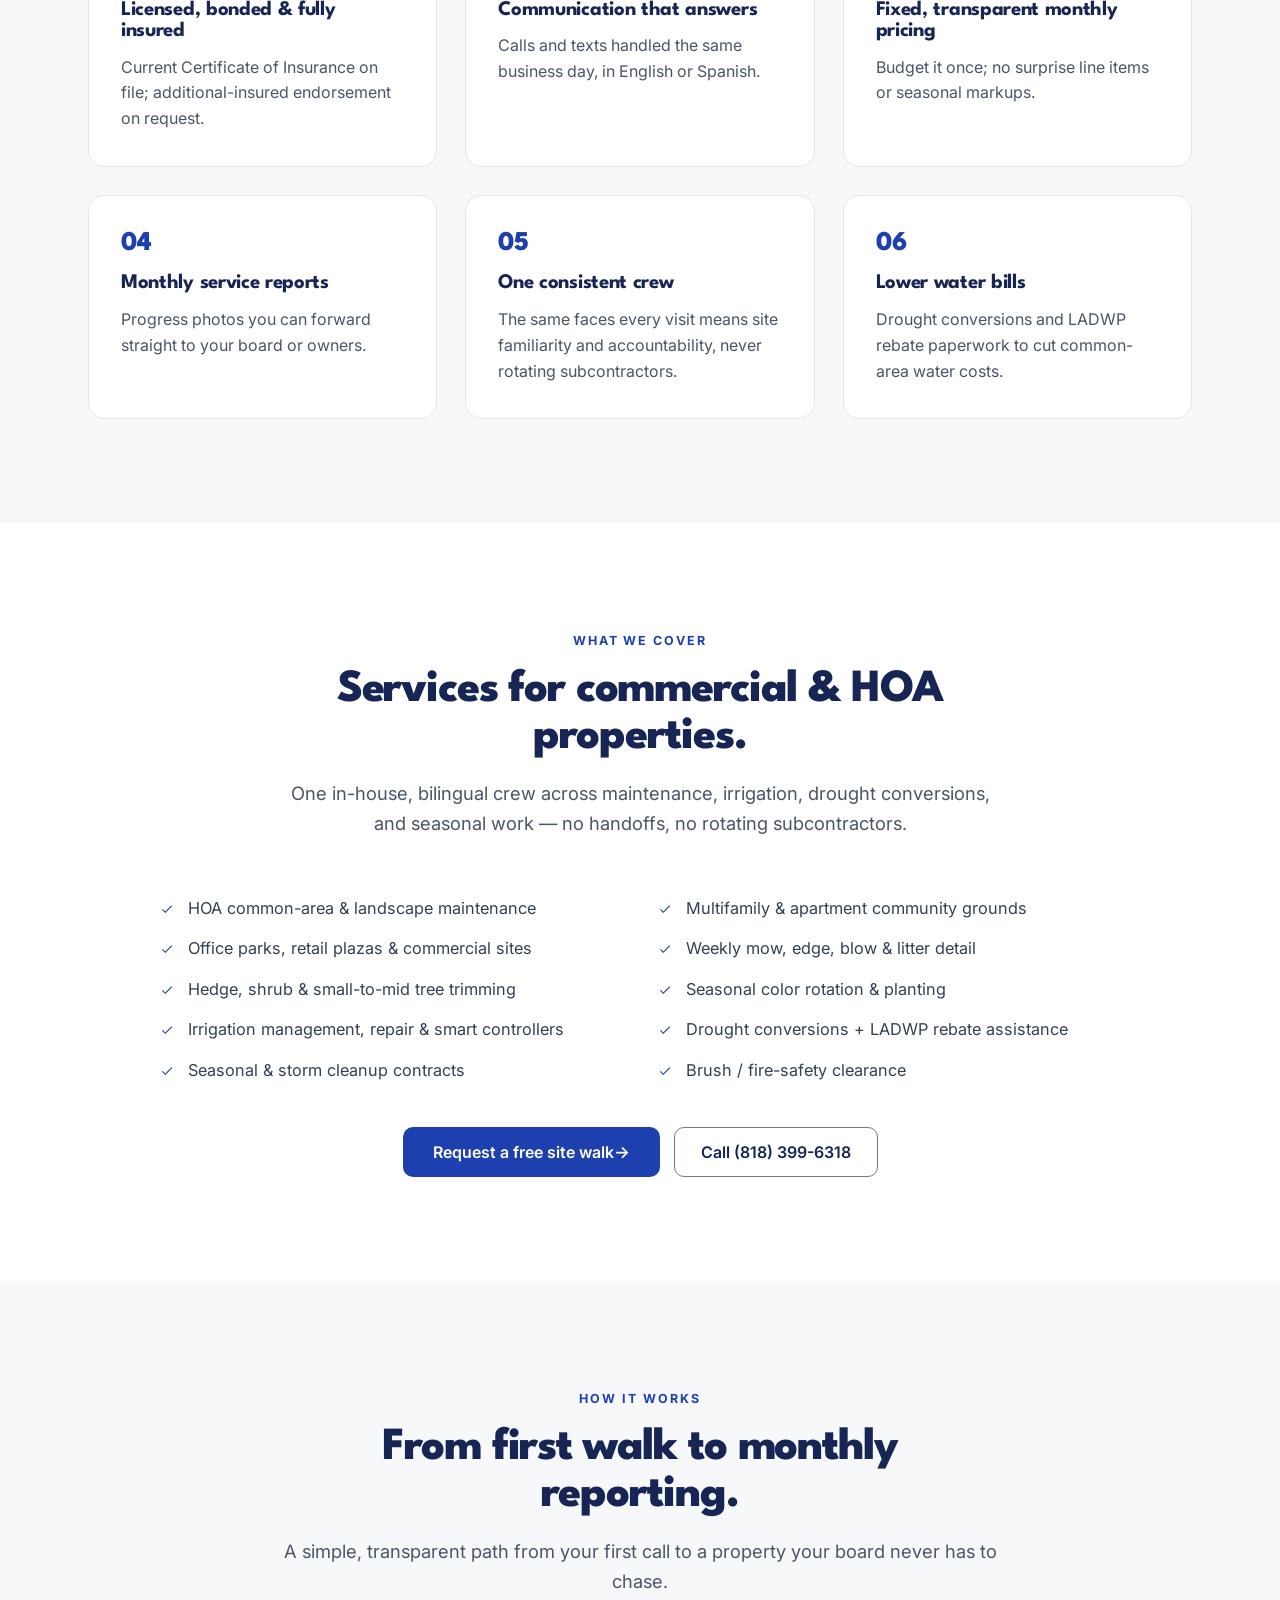
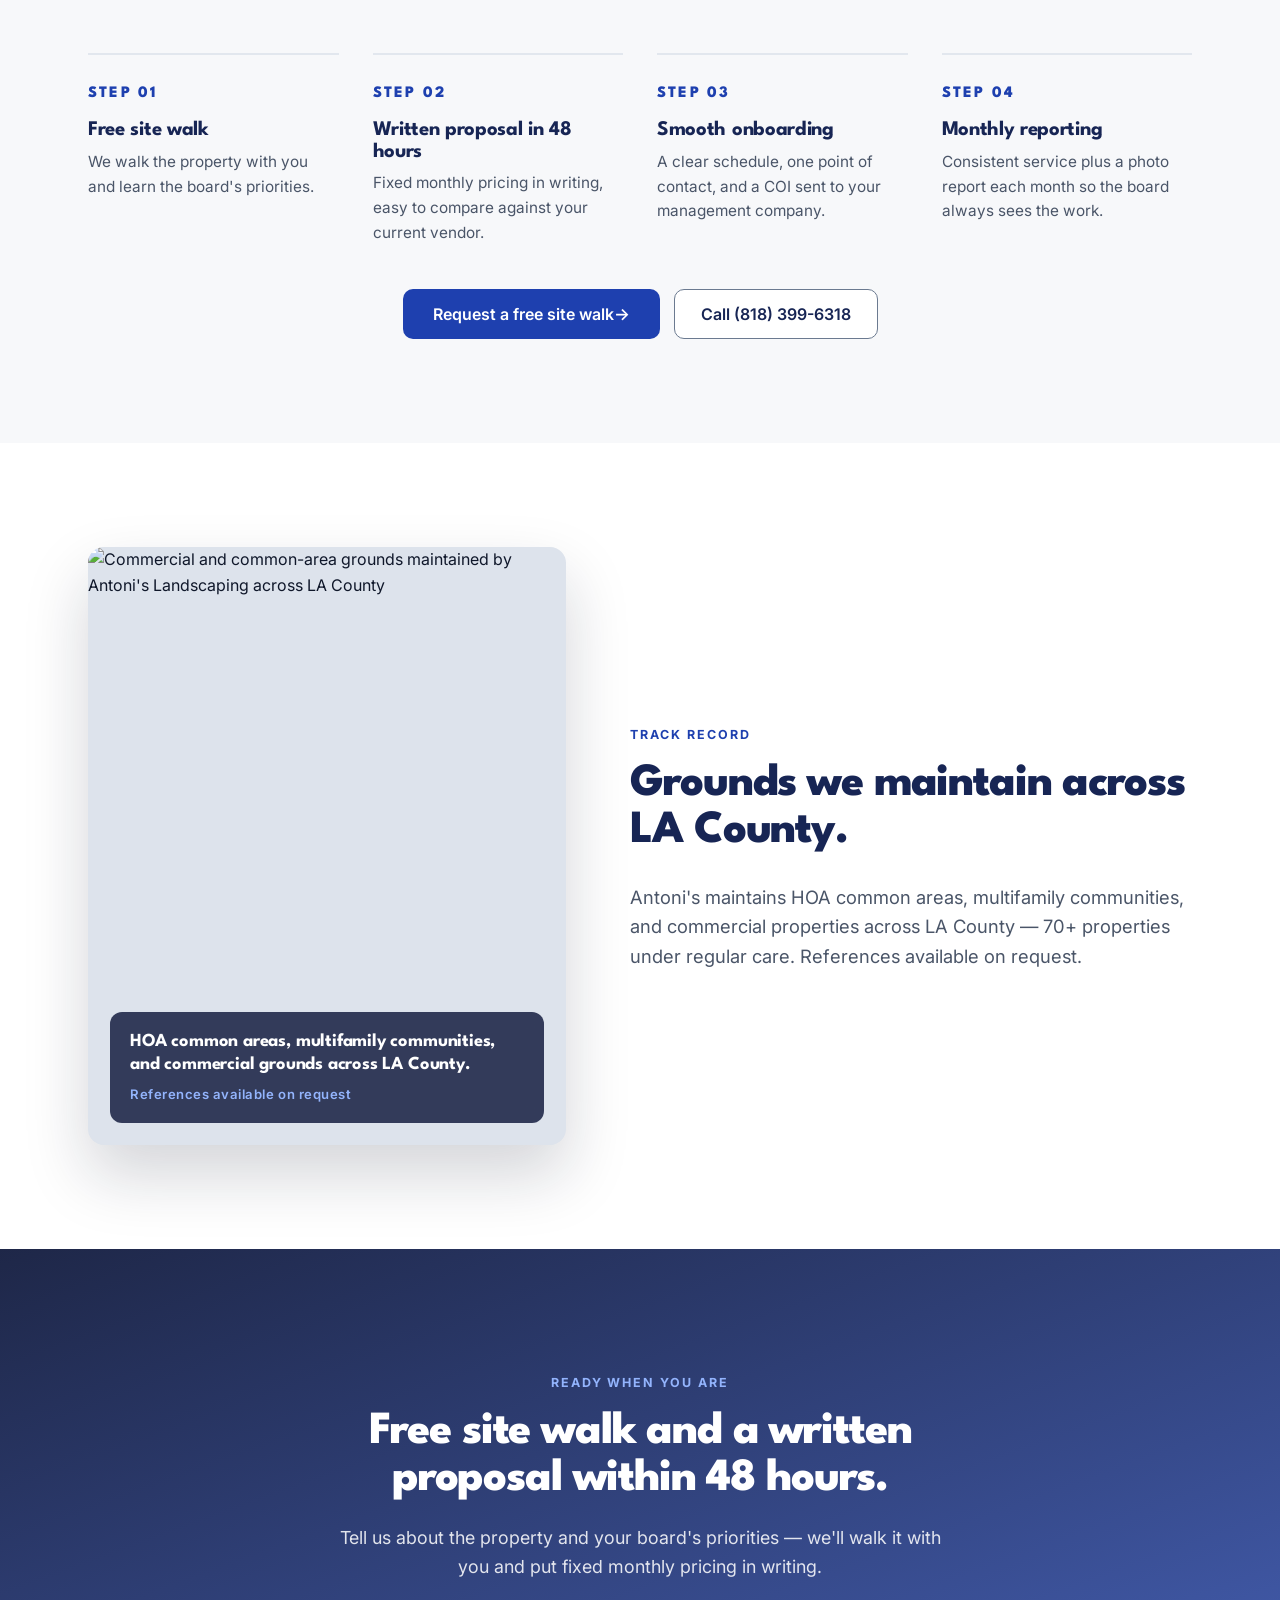
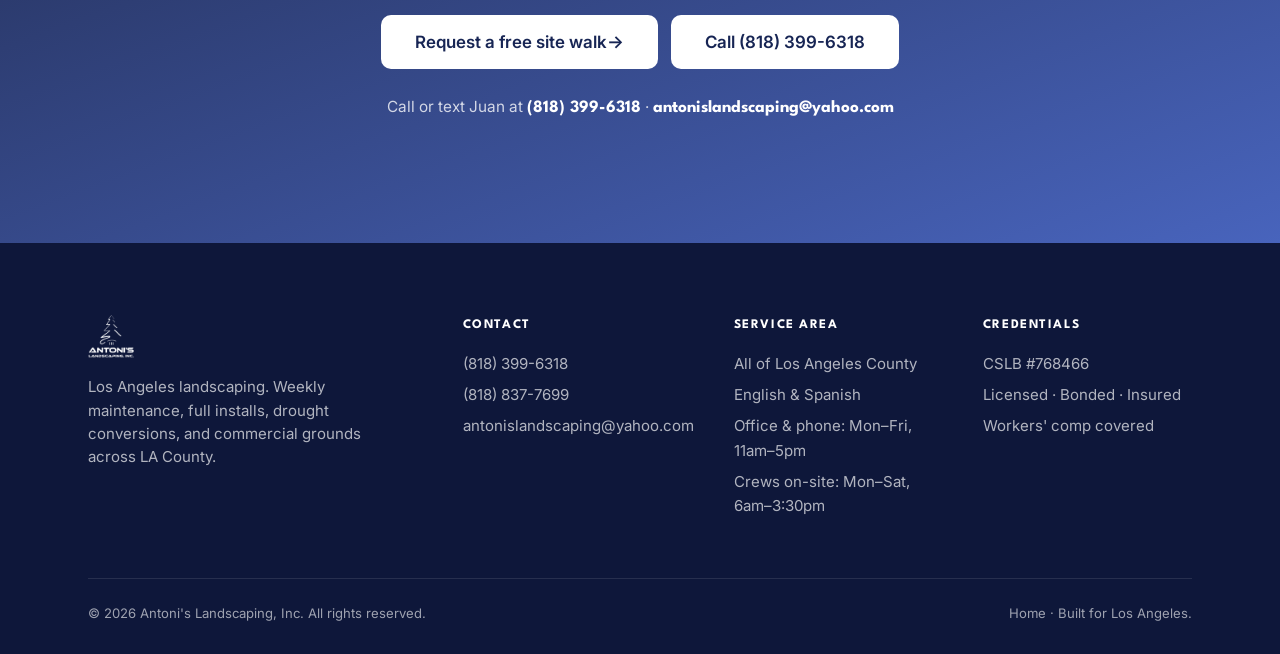
==== commit 748ae448: "P2 CSS polish (audit #20,#21,#22,#23,#24,#25,#26,#29) All in /assets/site.css (shared) + remove two " ====
--- a/commercial/index.html
+++ b/commercial/index.html
@@ -54,8 +54,6 @@
 .btn-navy{background:var(--navy);color:#fff;padding:16px 26px;}
 .btn-navy:hover{background:#0f1b3f;transform:translateY(-2px);box-shadow:0 14px 30px rgba(23,37,84,.30);}
 .nav-links a[aria-current="page"]{color:var(--blue);font-weight:600;}
-.final h2{color:#fff;margin:14px auto 0;max-width:22ch;}
-.btn,.nav-cta,.mcta a{min-height:44px;}
 /* ===========================================================
    Commercial-page additions (not on the homepage):
    - .checklist : two-column checkmark service list (reuses the
--- a/assets/site.css
+++ b/assets/site.css
@@ -14,7 +14,7 @@
   --g50:#f7f8fa; --g100:#eef1f5; --g200:#e2e7ee; --g300:#cbd5e1;
   --g400:#94a3b8; --g500:#64748b; --g600:#4a5568; --g700:#334155; --ink:#0f172a;
   --disp:'League Spartan',sans-serif; --body:'Inter',system-ui,sans-serif;
-  --maxw:1200px; --pad:48px; --radius:16px; --radius-sm:10px;
+  --maxw:1200px; --pad:48px; --radius:16px; --radius-sm:10px; --section-y:104px;
   --shadow:0 18px 44px rgba(15,23,42,.10); --shadow-lg:0 30px 64px rgba(15,23,42,.18);
 }
 *{box-sizing:border-box;margin:0;padding:0;}
@@ -25,13 +25,13 @@
 ::selection{background:var(--blue);color:#fff;}
 
 .container{max-width:var(--maxw);margin:0 auto;padding-left:var(--pad);padding-right:var(--pad);}
-section{padding:104px 0;}
+section{padding:var(--section-y) 0;}
 .alt{background:var(--g50);}
 
 h1,h2,h3{font-family:var(--disp);font-weight:800;letter-spacing:-0.025em;line-height:1.02;color:var(--navy);}
 h2{font-size:clamp(2rem,3.6vw,3rem);}
-h3{font-size:1.35rem;letter-spacing:-0.015em;font-weight:700;}
-.lead{font-size:1.18rem;color:var(--g600);}
+h3{font-size:1.3rem;letter-spacing:-0.015em;font-weight:700;}
+.lead{font-size:1.15rem;color:var(--g600);}
 .eyebrow{font-family:var(--body);font-weight:700;font-size:.78rem;text-transform:uppercase;letter-spacing:.16em;color:var(--blue);}
 
 .section-head{max-width:720px;margin-bottom:56px;}
@@ -42,7 +42,7 @@
 /* ---------- buttons ---------- */
 .btn{display:inline-flex;align-items:center;gap:9px;font-family:var(--body);font-weight:600;font-size:1rem;line-height:1;cursor:pointer;border:none;border-radius:var(--radius-sm);transition:transform .15s ease,box-shadow .15s ease,background .15s ease,border-color .15s ease,color .15s ease;text-align:center;}
 .btn-arrow::after{content:'→';font-size:1.05em;transition:transform .15s ease;}
-.btn:hover .btn-arrow,.btn-arrow:hover::after{transform:translateX(3px);}
+.btn:hover .btn-arrow::after,.btn-arrow:hover::after{transform:translateX(3px);}
 .btn-primary{background:var(--blue);color:#fff;padding:16px 30px;}
 .btn-primary:hover{background:var(--blue-dark);transform:translateY(-2px);box-shadow:0 14px 30px rgba(30,64,175,.30);}
 .btn-secondary{background:#fff;color:var(--navy);border:1.5px solid #6b7a90;padding:16px 26px;}
@@ -65,7 +65,8 @@
 .nav-links a{font-weight:500;font-size:.94rem;color:var(--g700);transition:color .15s ease;}
 .nav-links a:hover{color:var(--blue);}
 .nav-right{margin-left:auto;display:flex;align-items:center;gap:18px;}
-.nav-phone{font-family:var(--disp);font-weight:700;font-size:1.02rem;color:var(--navy);letter-spacing:.01em;}
+.nav-phone{font-family:var(--disp);font-weight:700;font-size:1.02rem;color:var(--navy);letter-spacing:.01em;transition:color .15s ease;}
+.nav-phone:hover{color:var(--blue);}
 .nav-cta{background:var(--blue);color:#fff;padding:11px 20px;border-radius:8px;font-weight:600;font-size:.92rem;transition:background .15s ease;}
 .nav-cta:hover{background:var(--blue-dark);}
 
@@ -74,7 +75,7 @@
 .hero-grid{display:grid;grid-template-columns:1.04fr .96fr;gap:60px;align-items:center;}
 .hero h1{font-size:clamp(2.7rem,5vw,4.5rem);font-weight:900;letter-spacing:-0.035em;line-height:0.97;margin:18px 0 0;}
 .hero h1 .accent{color:var(--blue);}
-.hero .subhead{font-size:1.2rem;color:var(--g600);max-width:48ch;margin-top:24px;}
+.hero .subhead{font-size:1.15rem;color:var(--g600);max-width:48ch;margin-top:24px;}
 .hero-actions{display:flex;gap:13px;margin-top:32px;flex-wrap:wrap;}
 .hero-proof{display:flex;margin-top:40px;border-top:1px solid var(--g200);padding-top:24px;flex-wrap:wrap;gap:0;}
 .hero-proof .it{padding-right:24px;margin-right:24px;border-right:1px solid var(--g200);}
@@ -112,7 +113,6 @@
 .svc-card:hover{transform:translateY(-4px);box-shadow:var(--shadow-lg);border-color:transparent;}
 .svc-img{aspect-ratio:16/10;width:100%;object-fit:cover;background:#dde3ec center/cover;}
 .svc-body{padding:30px 30px 32px;}
-.svc-body h3{font-size:1.42rem;}
 .svc-body p{color:var(--g600);margin-top:10px;font-size:1rem;}
 .svc-body ul{list-style:none;margin-top:18px;display:grid;gap:9px;}
 .svc-body li{position:relative;padding-left:24px;font-size:.95rem;color:var(--g700);}
@@ -124,7 +124,7 @@
 .proc-grid{display:grid;grid-template-columns:repeat(4,1fr);gap:34px;}
 .proc-step{position:relative;padding-top:26px;border-top:2px solid var(--g200);}
 .proc-step .num{font-family:var(--disp);font-weight:800;font-size:1rem;color:var(--blue);letter-spacing:.14em;}
-.proc-step h3{margin:14px 0 8px;font-size:1.2rem;}
+.proc-step h3{margin:14px 0 8px;}
 .proc-step p{color:var(--g600);font-size:.96rem;}
 
 /* ---------- drought ribbon (navy band) ---------- */
@@ -139,7 +139,7 @@
 
 /* ---------- work grid ---------- */
 .work-grid{display:grid;grid-template-columns:repeat(3,1fr);gap:16px;}
-.work-tile{aspect-ratio:4/3;width:100%;border-radius:12px;background:#dde3ec center/cover;object-fit:cover;overflow:hidden;transition:transform .35s ease,box-shadow .35s ease;}
+.work-tile{aspect-ratio:4/3;width:100%;border-radius:12px;background:#dde3ec center/cover;object-fit:cover;overflow:hidden;transition:transform .2s ease,box-shadow .2s ease;}
 .work-tile:hover{transform:scale(1.025);box-shadow:var(--shadow-lg);}
 .work-tile.tall{grid-row:span 2;aspect-ratio:auto;}
 
@@ -151,7 +151,7 @@
 /* ---------- promise ---------- */
 .promise-grid{display:grid;grid-template-columns:repeat(3,1fr);gap:28px;}
 .promise-card{background:#fff;border:1px solid var(--g200);border-radius:var(--radius);padding:34px 32px;}
-.promise-card .k{font-family:var(--disp);font-weight:800;font-size:2.2rem;color:var(--blue);line-height:1;}
+.promise-card .k{font-family:var(--disp);font-weight:800;font-size:1.7rem;color:var(--blue);line-height:1;}
 .promise-card h3{margin:16px 0 12px;}
 .promise-card p{color:var(--g600);font-size:1rem;}
 .promise-note{text-align:center;margin-top:40px;color:var(--g600);font-size:1rem;}
@@ -182,8 +182,7 @@
 .chat-avatar{width:42px;height:42px;border-radius:50%;background:#fff;padding:5px;object-fit:contain;flex:none;}
 .chat-id .chat-name{font-family:var(--disp);font-weight:700;font-size:1.02rem;}
 .chat-id .chat-status{font-size:.8rem;color:var(--blue-300);display:flex;align-items:center;gap:6px;margin-top:2px;}
-.status-dot{width:8px;height:8px;border-radius:50%;background:#34d399;box-shadow:0 0 0 0 rgba(52,211,153,.6);animation:pulse 2s infinite;}
-@keyframes pulse{0%{box-shadow:0 0 0 0 rgba(52,211,153,.5);}70%{box-shadow:0 0 0 8px rgba(52,211,153,0);}100%{box-shadow:0 0 0 0 rgba(52,211,153,0);}}
+.status-dot{width:8px;height:8px;border-radius:50%;background:#34d399;}
 .chat-estimate-pill{margin-left:auto;text-align:right;background:rgba(255,255,255,.12);border-radius:10px;padding:7px 13px;}
 .chat-estimate-pill .pill-label{display:block;font-size:.62rem;text-transform:uppercase;letter-spacing:.1em;color:var(--blue-300);font-weight:600;}
 .chat-estimate-pill .pill-value{font-family:var(--disp);font-weight:800;font-size:1.02rem;}
@@ -227,7 +226,7 @@
 .final::before{content:'';position:absolute;inset:0;z-index:-2;background:var(--bg,none) center/cover,#dde3ec;}
 .final::after{content:'';position:absolute;inset:0;z-index:-1;background:linear-gradient(160deg,rgba(14,23,58,.92),rgba(30,64,175,.78));}
 .final .eyebrow{color:var(--blue-300);}
-.final h2{color:#fff;margin:14px auto 0;max-width:18ch;}
+.final h2{color:#fff;margin:14px auto 0;max-width:22ch;}
 .final h2 em{font-style:normal;color:var(--blue-300);}
 .final p{color:rgba(255,255,255,.86);max-width:56ch;margin:20px auto 34px;font-size:1.12rem;}
 .final .phone-line{margin-top:26px;color:rgba(255,255,255,.78);font-size:.96rem;}
@@ -242,7 +241,7 @@
 .foot-col p{margin-bottom:7px;}
 .foot-col a{transition:color .15s ease;}
 .foot-col a:hover{color:var(--blue-300);}
-.foot-bottom{margin-top:52px;padding-top:24px;border-top:1px solid rgba(255,255,255,.1);display:flex;justify-content:space-between;flex-wrap:wrap;gap:12px;font-size:.82rem;color:rgba(255,255,255,.45);}
+.foot-bottom{margin-top:52px;padding-top:24px;border-top:1px solid rgba(255,255,255,.1);display:flex;justify-content:space-between;flex-wrap:wrap;gap:12px;font-size:.82rem;color:rgba(255,255,255,.6);}
 
 /* ---------- sticky mobile CTA ---------- */
 .mcta{position:fixed;bottom:12px;left:12px;right:12px;display:none;gap:10px;z-index:90;}
@@ -260,11 +259,12 @@
 .nav-links a{display:inline-flex;align-items:center;min-height:40px;}
 .nav-phone{display:flex;align-items:center;min-height:44px;}
 [hidden]{display:none!important;}
+.skip-link{position:absolute;left:-9999px;top:0;z-index:200;background:var(--blue);color:#fff;padding:12px 18px;font-weight:600;border-radius:0 0 8px 0;}
+.skip-link:focus{left:0;}
 
 /* ---------- responsive ---------- */
 @media(max-width:980px){
-  :root{--pad:28px;}
-  section{padding:76px 0;}
+  :root{--pad:28px;--section-y:76px;}
   .hero-grid,.why-grid{grid-template-columns:1fr;gap:44px;}
   .hero-media{margin-top:8px;}
   .svc-grid{grid-template-columns:1fr;}
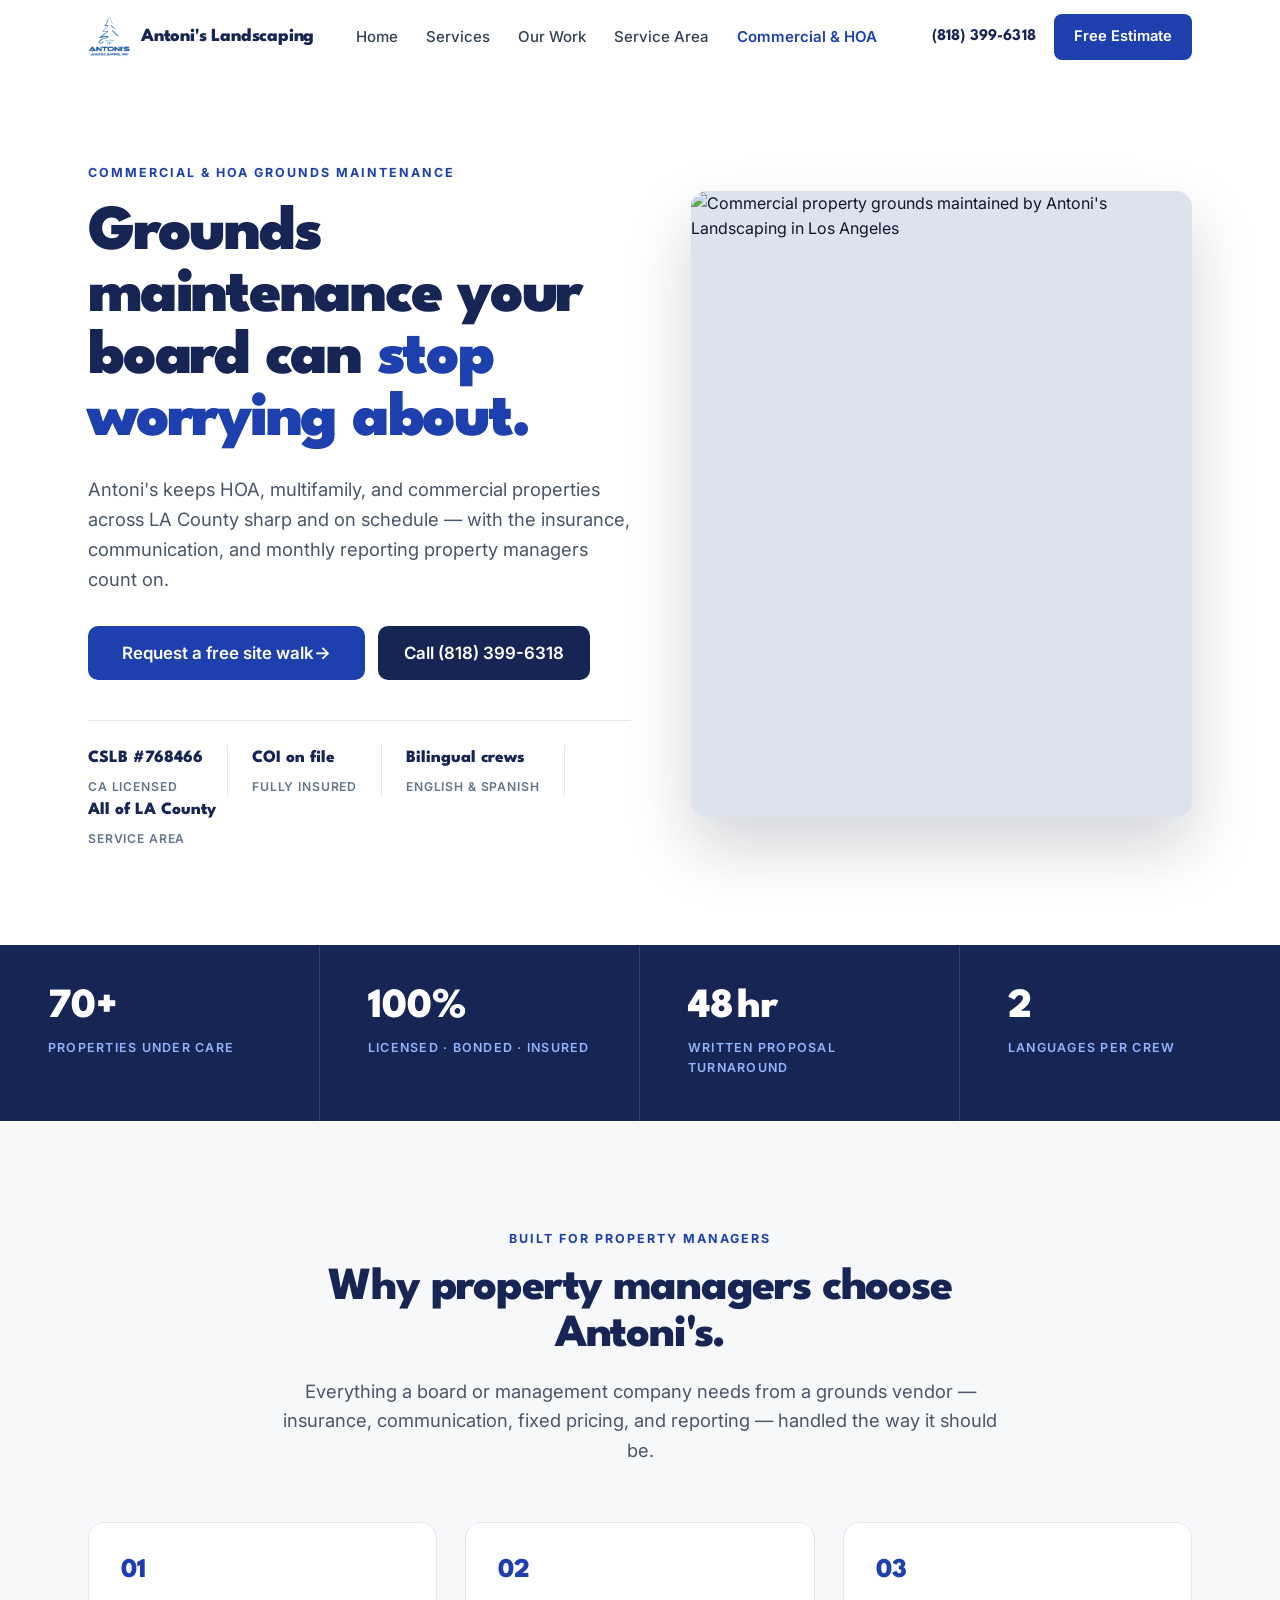
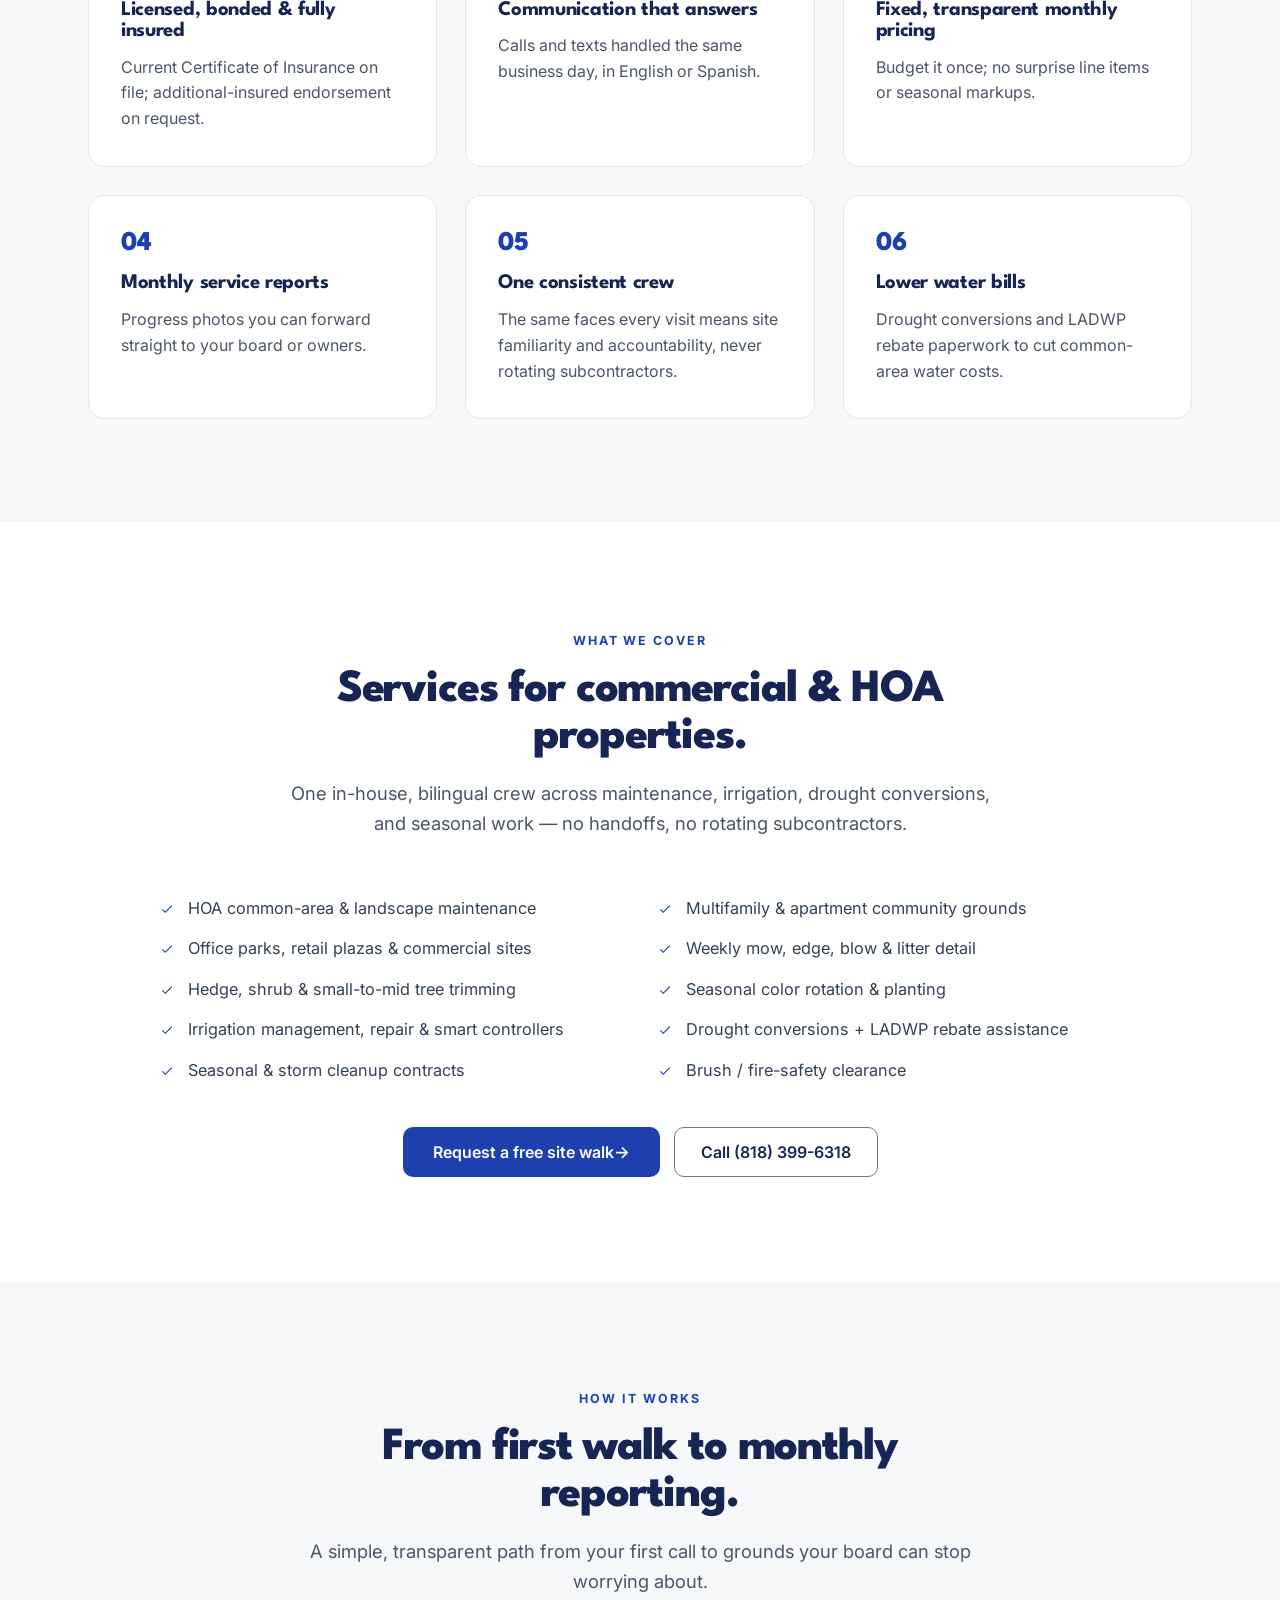
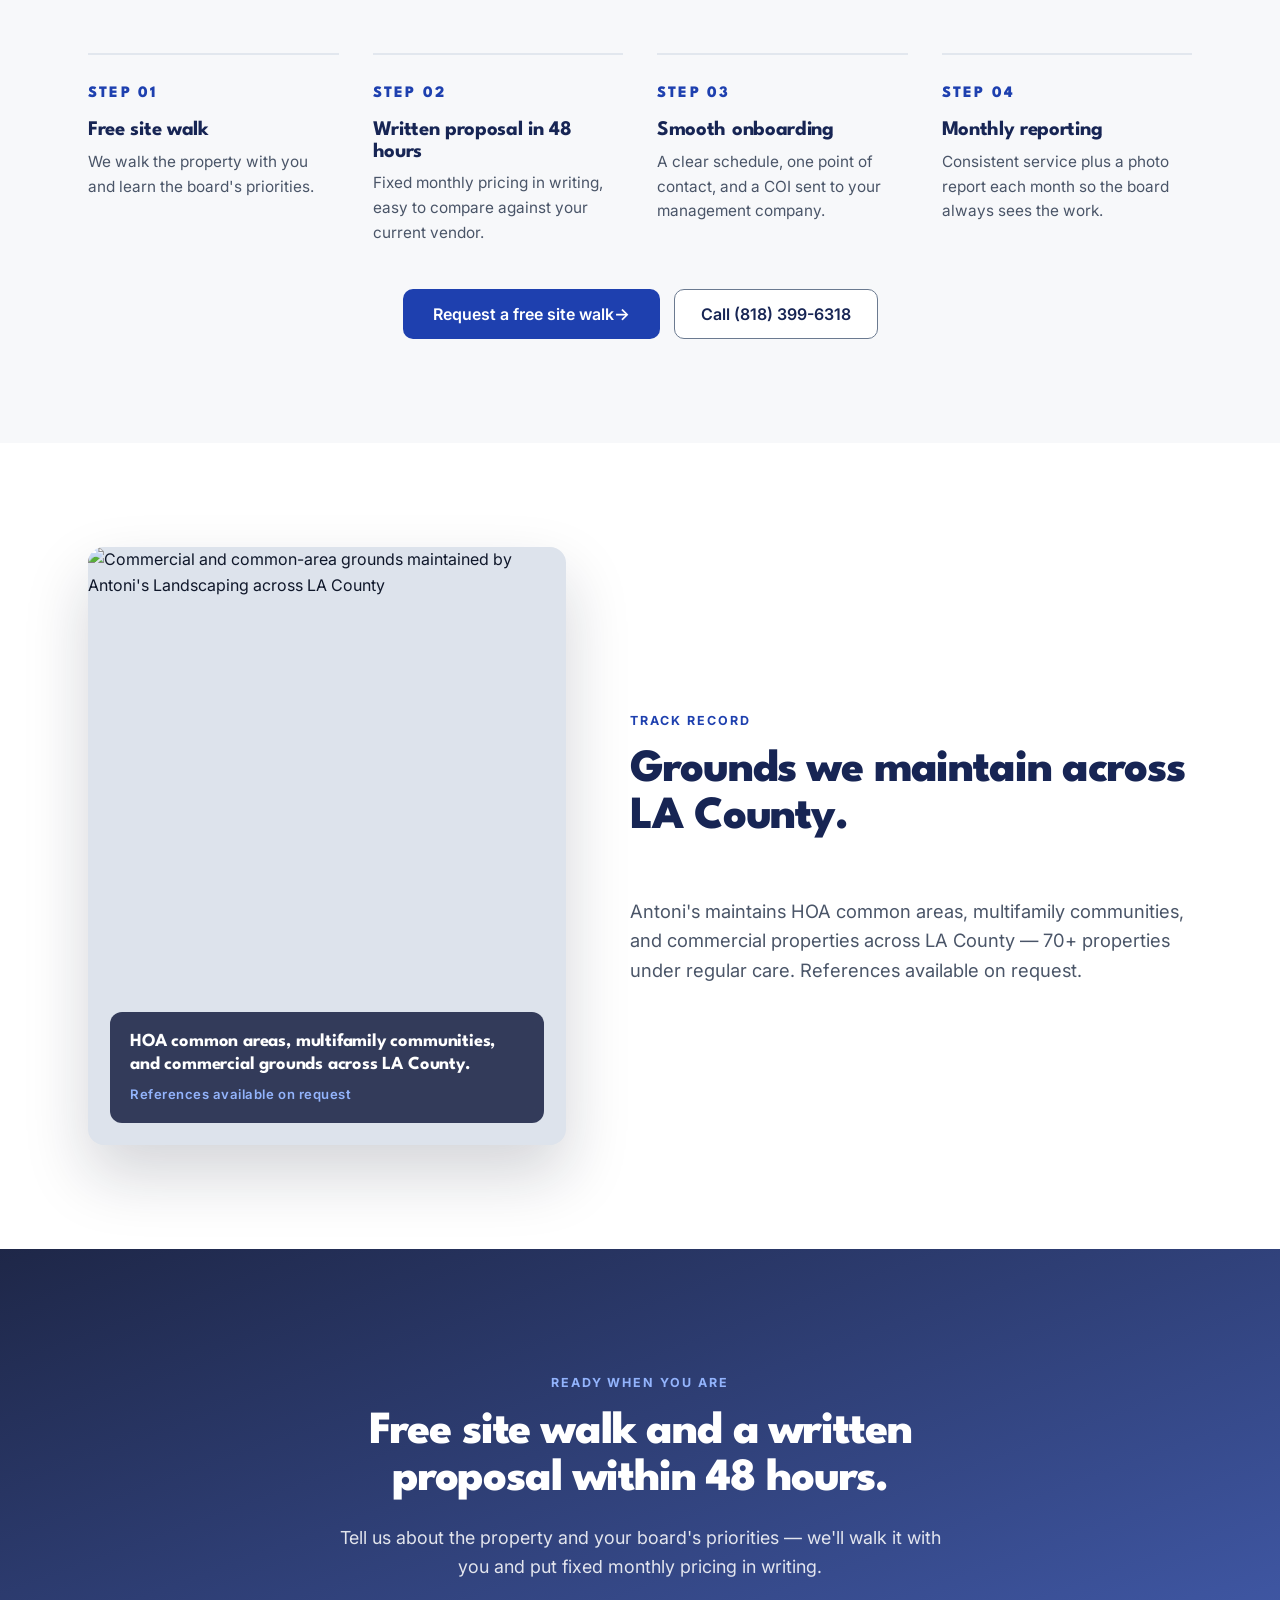
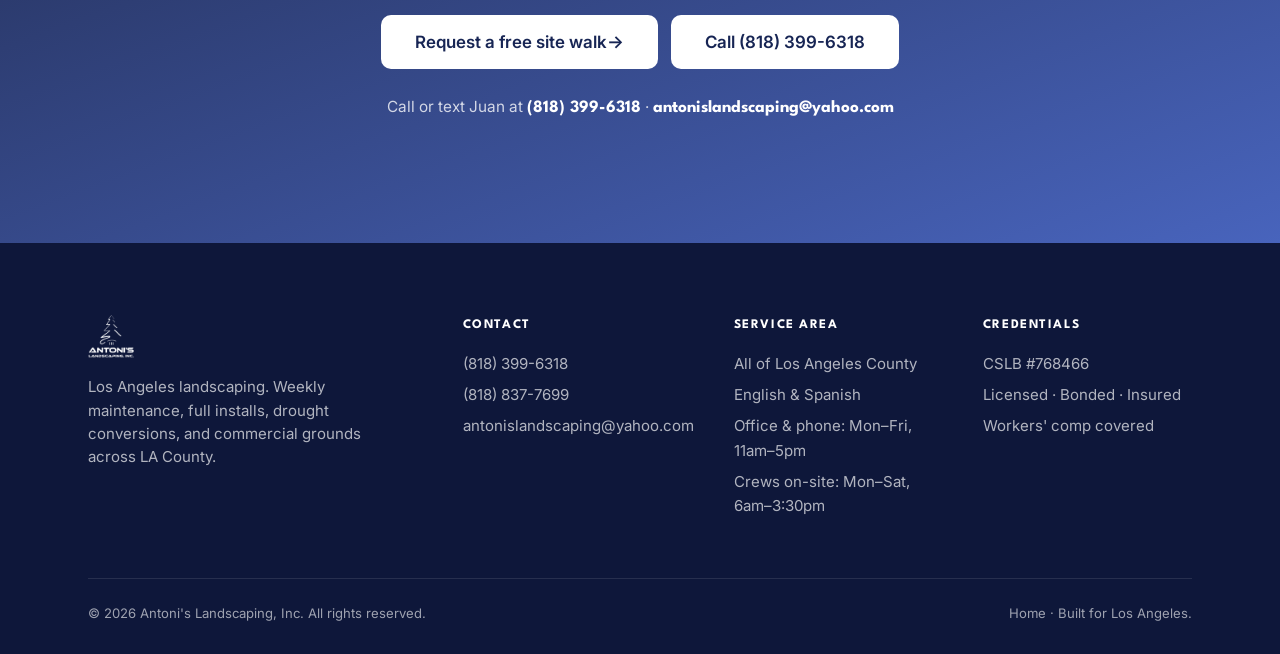
==== commit 89af2fe9: "P2 markup polish (audit #19,#27,#28,#29) - #19 a11y: skip-to-content link + <main id="main"> landmar" ====
--- a/commercial/index.html
+++ b/commercial/index.html
@@ -95,6 +95,7 @@
 </style>
 </head>
 <body>
+<a href="#main" class="skip-link">Skip to content</a>
 
 <!-- ============ NAV ============ -->
 <header class="nav" id="nav">
@@ -114,13 +115,15 @@
   </div>
 </header>
 
+<main id="main">
+
 <!-- ============ HERO ============ -->
 <section class="hero">
   <div class="container hero-grid">
     <div class="hero-copy">
       <span class="eyebrow">Commercial &amp; HOA Grounds Maintenance</span>
       <h1>Grounds maintenance your board can <span class="accent">stop worrying about.</span></h1>
-      <p class="subhead">Antoni's keeps HOA, multifamily, and commercial properties across LA County sharp and on schedule — with the insurance, communication, and monthly reporting property managers actually need.</p>
+      <p class="subhead">Antoni's keeps HOA, multifamily, and commercial properties across LA County sharp and on schedule — with the insurance, communication, and monthly reporting property managers count on.</p>
       <div class="hero-actions">
         <a href="/#quote" class="btn btn-primary btn-lg"><span class="btn-arrow">Request a free site walk</span></a>
         <a href="tel:+18183996318" class="btn btn-navy btn-lg">Call (818) 399-6318</a>
@@ -200,7 +203,7 @@
     <div class="section-head center">
       <span class="eyebrow">How it works</span>
       <h2>From first walk to monthly reporting.</h2>
-      <p class="lead">A simple, transparent path from your first call to a property your board never has to chase.</p>
+      <p class="lead">A simple, transparent path from your first call to grounds your board can stop worrying about.</p>
     </div>
     <div class="proc-grid">
       <div class="proc-step"><div class="num">STEP 01</div><h3>Free site walk</h3><p>We walk the property with you and learn the board's priorities.</p></div>
@@ -227,7 +230,7 @@
       </div>
     </div>
     <div class="why-content">
-      <div class="section-head" style="margin-bottom:28px;">
+      <div class="section-head">
         <span class="eyebrow">Track record</span>
         <h2>Grounds we maintain across LA County.</h2>
       </div>
@@ -249,6 +252,8 @@
     <div class="phone-line">Call or text Juan at <a href="tel:+18183996318">(818) 399-6318</a> · <a href="mailto:antonislandscaping@yahoo.com">antonislandscaping@yahoo.com</a></div>
   </div>
 </section>
+
+</main>
 
 <!-- ============ FOOTER ============ -->
 <footer>
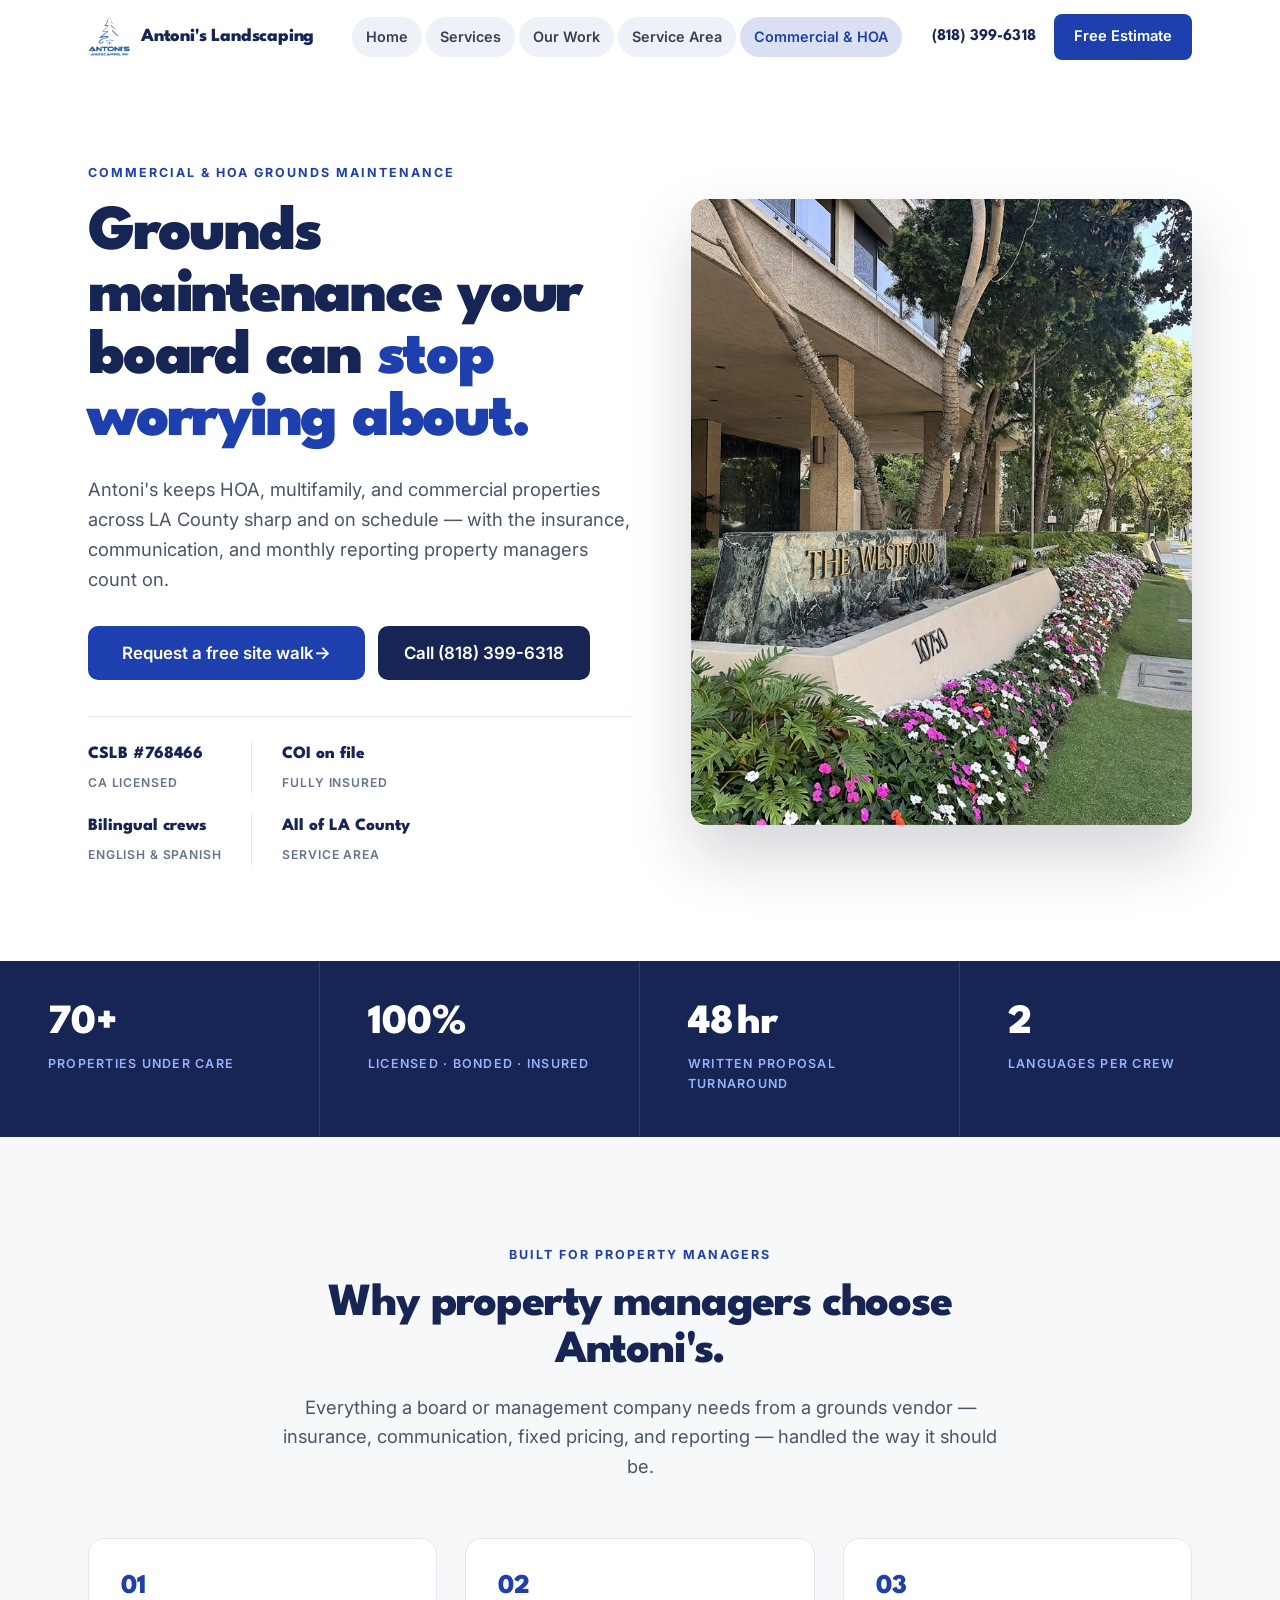
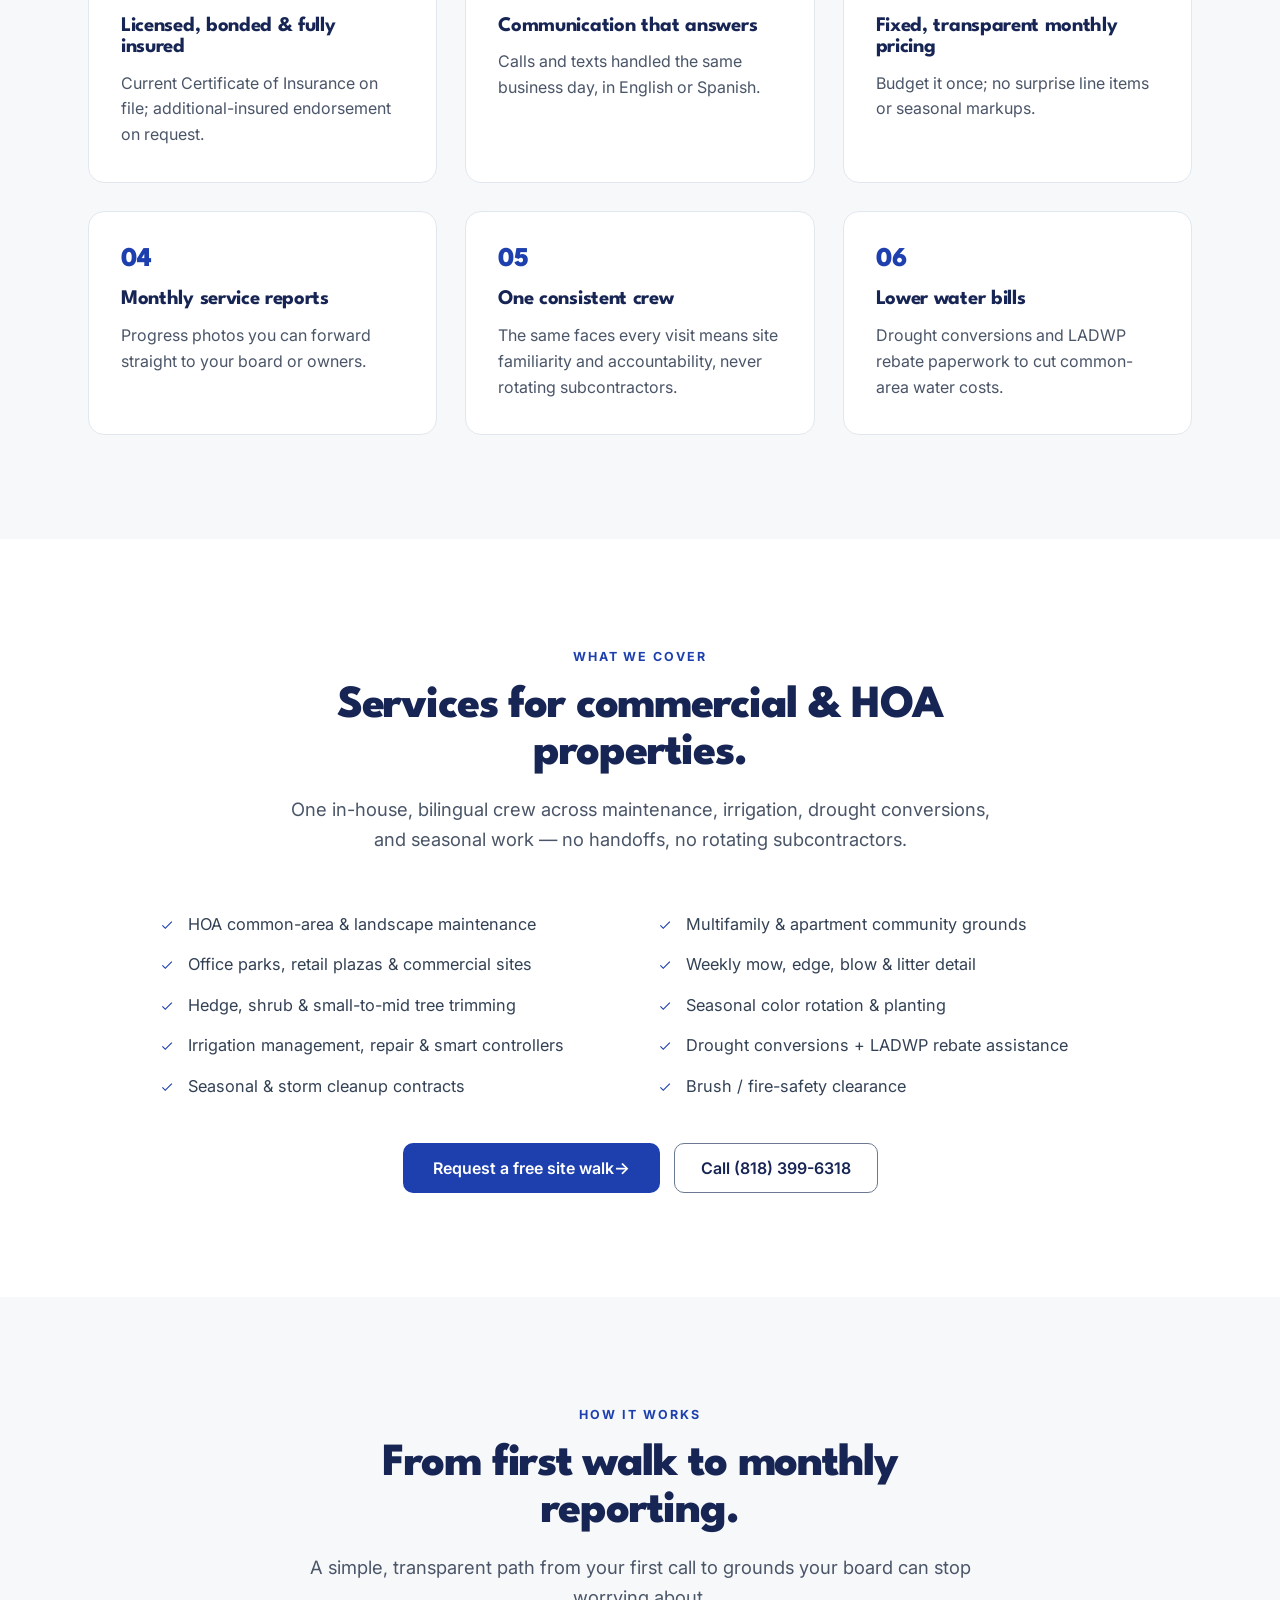
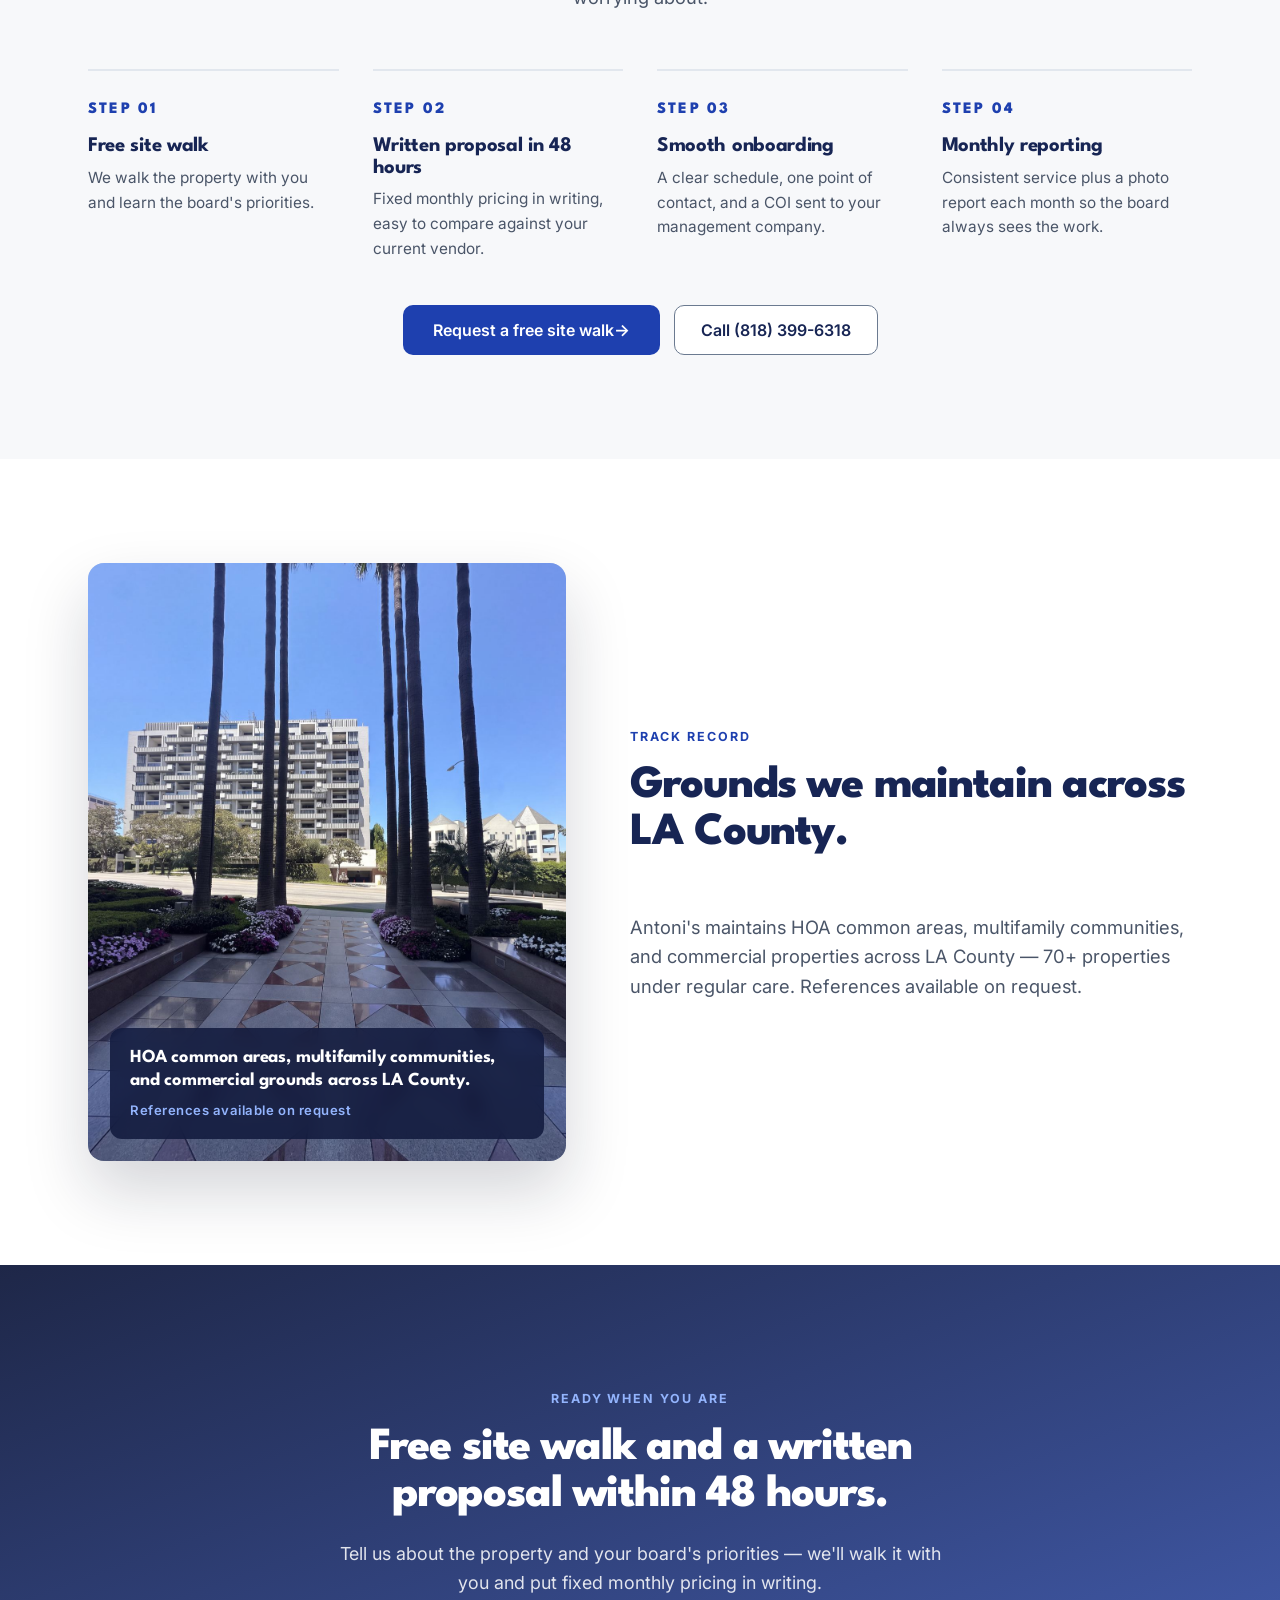
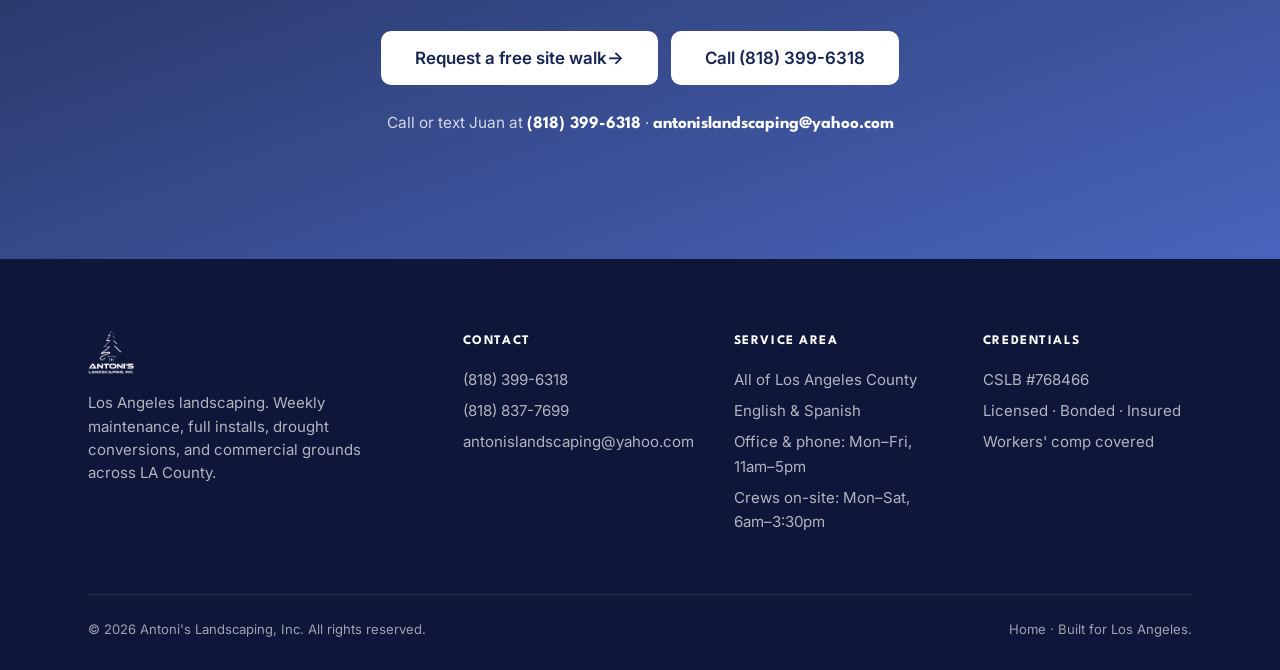
==== commit f1a36af6: "Self-host our own job-site photography in the highest-impact slots Adds seven web-sized photos from " ====
--- a/commercial/index.html
+++ b/commercial/index.html
@@ -136,7 +136,7 @@
       </div>
     </div>
     <div class="hero-media">
-      <img class="main" src="https://img1.wsimg.com/isteam/ip/da22fe0a-b0dc-4871-bb27-3ecdaa4f4f06/DSC00122.jpg/:/rs=w:1100,h:1375,m:cr" alt="Commercial property grounds maintained by Antoni's Landscaping in Los Angeles" decoding="async" />
+      <img class="main" src="/assets/photos/01_HERO_westford_CLEAN_web.jpg" style="object-position:30% center" alt="Property monument sign and street address above a maintained strip of annual color and turf" decoding="async" />
     </div>
   </div>
 </section>
@@ -222,7 +222,7 @@
 <section>
   <div class="container why-grid">
     <div class="why-photo">
-      <img src="https://img1.wsimg.com/isteam/ip/da22fe0a-b0dc-4871-bb27-3ecdaa4f4f06/DSC00102.jpg/:/rs=w:900,h:1125,m:cr" alt="Commercial and common-area grounds maintained by Antoni's Landscaping across LA County" loading="lazy" decoding="async" />
+      <img src="/assets/photos/05b_latour_walkway_CLEAN_web.jpg" alt="Symmetrical tiled entry walkway framed by tall palms, clipped hedges and flower borders at a residential high-rise" loading="lazy" decoding="async" />
       <div class="badge">
         <!-- PLACEHOLDER: drop in a real board / property-manager testimonial quote here when one is available — do not fabricate one. -->
         <div class="q">HOA common areas, multifamily communities, and commercial grounds across LA County.</div>
--- a/assets/site.css
+++ b/assets/site.css
@@ -61,9 +61,10 @@
 .brand{display:flex;align-items:center;gap:11px;}
 .brand img{height:42px;width:42px;border-radius:8px;object-fit:contain;}
 .brand b{font-family:var(--disp);font-weight:800;font-size:1.16rem;color:var(--navy);letter-spacing:-0.01em;line-height:1;}
-.nav-links{display:flex;gap:28px;margin-left:14px;}
-.nav-links a{font-weight:500;font-size:.94rem;color:var(--g700);transition:color .15s ease;}
-.nav-links a:hover{color:var(--blue);}
+.nav-links{display:flex;gap:4px;margin-left:10px;}
+.nav-links a{font-weight:600;font-size:.9rem;color:var(--g700);padding:8px 14px;border-radius:999px;background:#eef1f7;white-space:nowrap;flex:none;transition:background .15s ease,color .15s ease;}
+.nav-links a:hover{color:var(--blue);background:rgba(30,64,175,.12);}
+.nav-links a[aria-current="page"]{color:var(--blue);background:rgba(30,64,175,.16);font-weight:700;}
 .nav-right{margin-left:auto;display:flex;align-items:center;gap:18px;}
 .nav-phone{font-family:var(--disp);font-weight:700;font-size:1.02rem;color:var(--navy);letter-spacing:.01em;transition:color .15s ease;}
 .nav-phone:hover{color:var(--blue);}
@@ -77,9 +78,9 @@
 .hero h1 .accent{color:var(--blue);}
 .hero .subhead{font-size:1.15rem;color:var(--g600);max-width:48ch;margin-top:24px;}
 .hero-actions{display:flex;gap:13px;margin-top:32px;flex-wrap:wrap;}
-.hero-proof{display:flex;margin-top:40px;border-top:1px solid var(--g200);padding-top:24px;flex-wrap:wrap;gap:0;}
-.hero-proof .it{padding-right:24px;margin-right:24px;border-right:1px solid var(--g200);}
-.hero-proof .it:last-child{border:none;margin:0;padding:0;}
+.hero-proof{display:grid;grid-template-columns:repeat(2,max-content);row-gap:20px;margin-top:36px;border-top:1px solid var(--g200);padding-top:24px;}
+.hero-proof .it{padding-right:30px;}
+.hero-proof .it:nth-child(2n){border-left:1px solid var(--g200);padding-left:30px;padding-right:0;}
 .hero-proof .t{font-family:var(--disp);font-weight:800;font-size:1.08rem;color:var(--navy);}
 .hero-proof .s{font-size:.76rem;text-transform:uppercase;letter-spacing:.07em;color:var(--g500);margin-top:4px;font-weight:600;}
 .hero-media{position:relative;}
@@ -256,7 +257,7 @@
 .nav-cta{display:inline-flex;align-items:center;}
 .chip{display:inline-flex;align-items:center;}
 .chat-form button{min-width:44px;justify-content:center;}
-.nav-links a{display:inline-flex;align-items:center;min-height:40px;}
+.nav-links a{display:inline-flex;align-items:center;justify-content:center;min-height:40px;}
 .nav-phone{display:flex;align-items:center;min-height:44px;}
 [hidden]{display:none!important;}
 .skip-link{position:absolute;left:-9999px;top:0;z-index:200;background:var(--blue);color:#fff;padding:12px 18px;font-weight:600;border-radius:0 0 8px 0;}
@@ -284,6 +285,7 @@
   h2{font-size:1.8rem;}
   .stats-grid,.creds-grid,.proc-grid,.work-grid,.foot-grid{grid-template-columns:1fr;}
   .stats .it,.creds .it{border-right:none;}
-  .hero-proof .it{padding-right:16px;margin-right:16px;}
+  .hero-proof .it{padding-right:18px;}
+  .hero-proof .it:nth-child(2n){padding-left:18px;}
 }
 @media(prefers-reduced-motion:reduce){*{animation:none!important;transition:none!important;}html{scroll-behavior:auto;}}
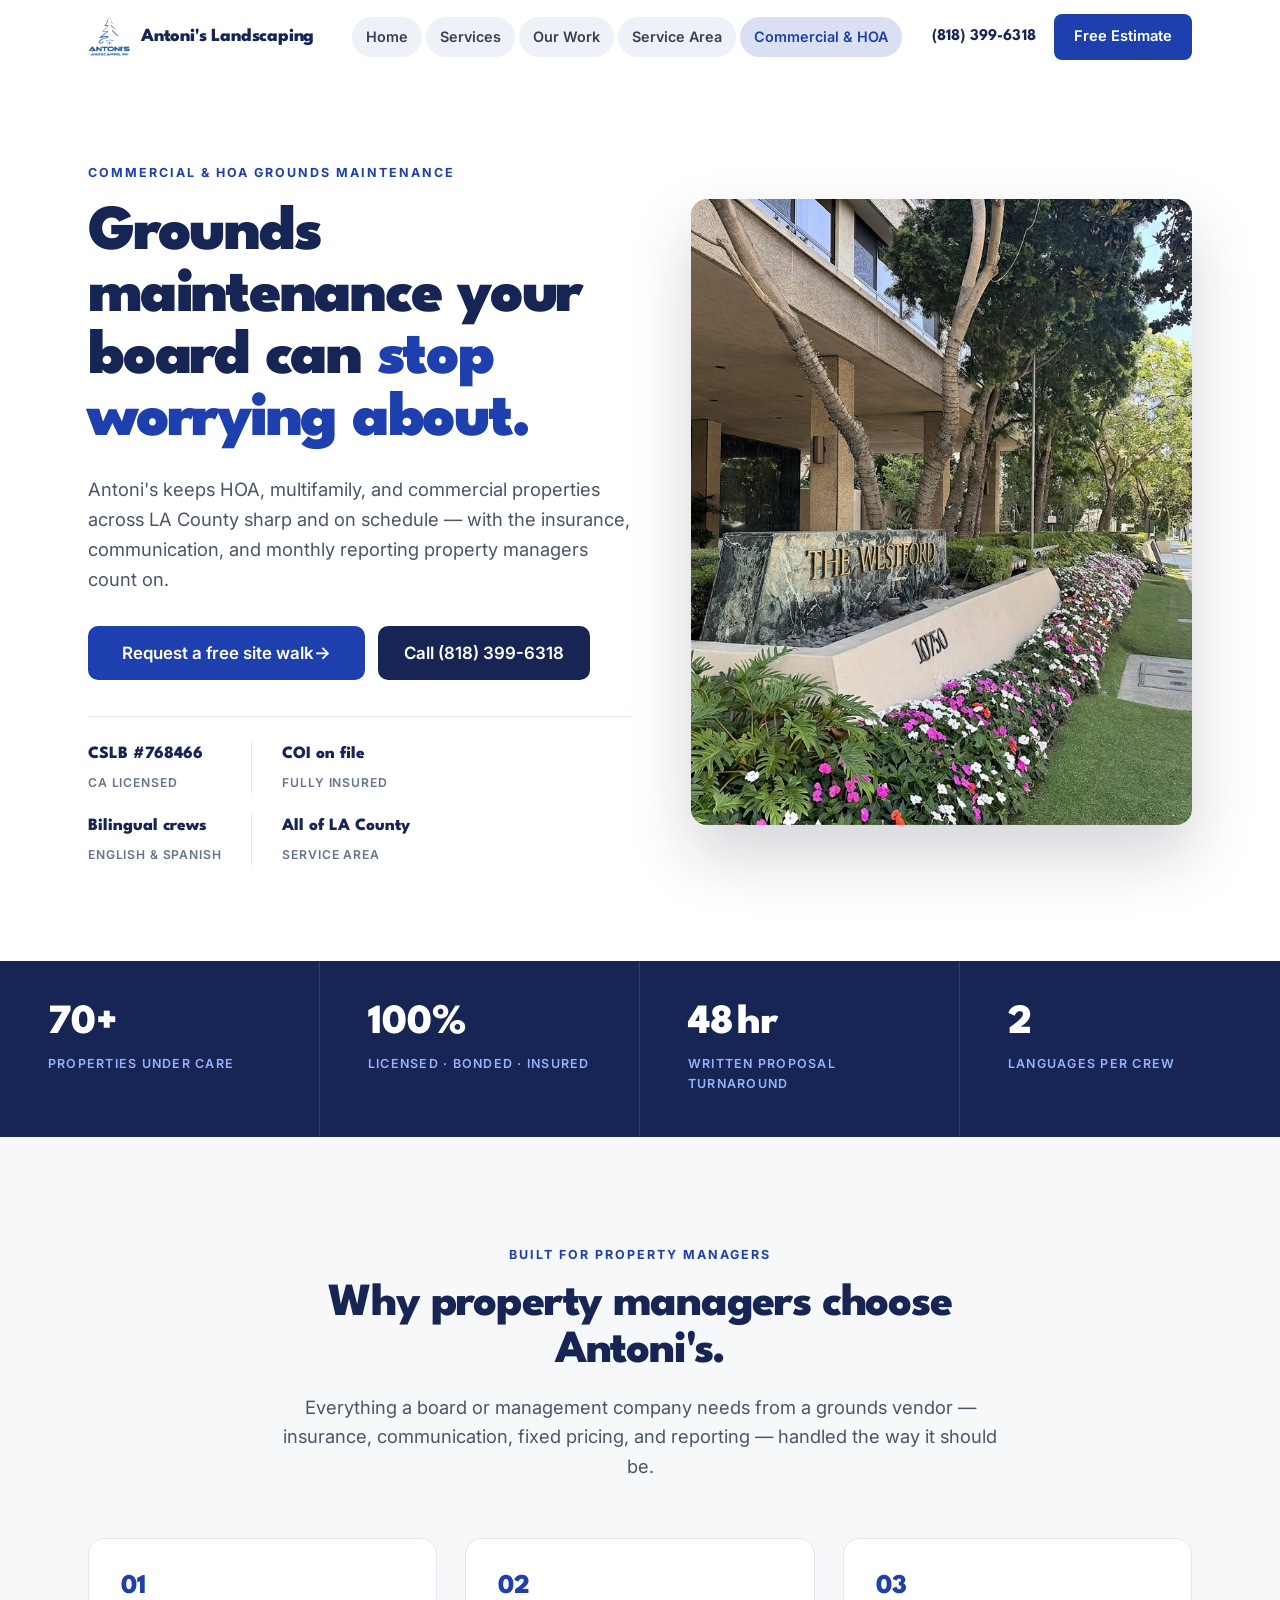
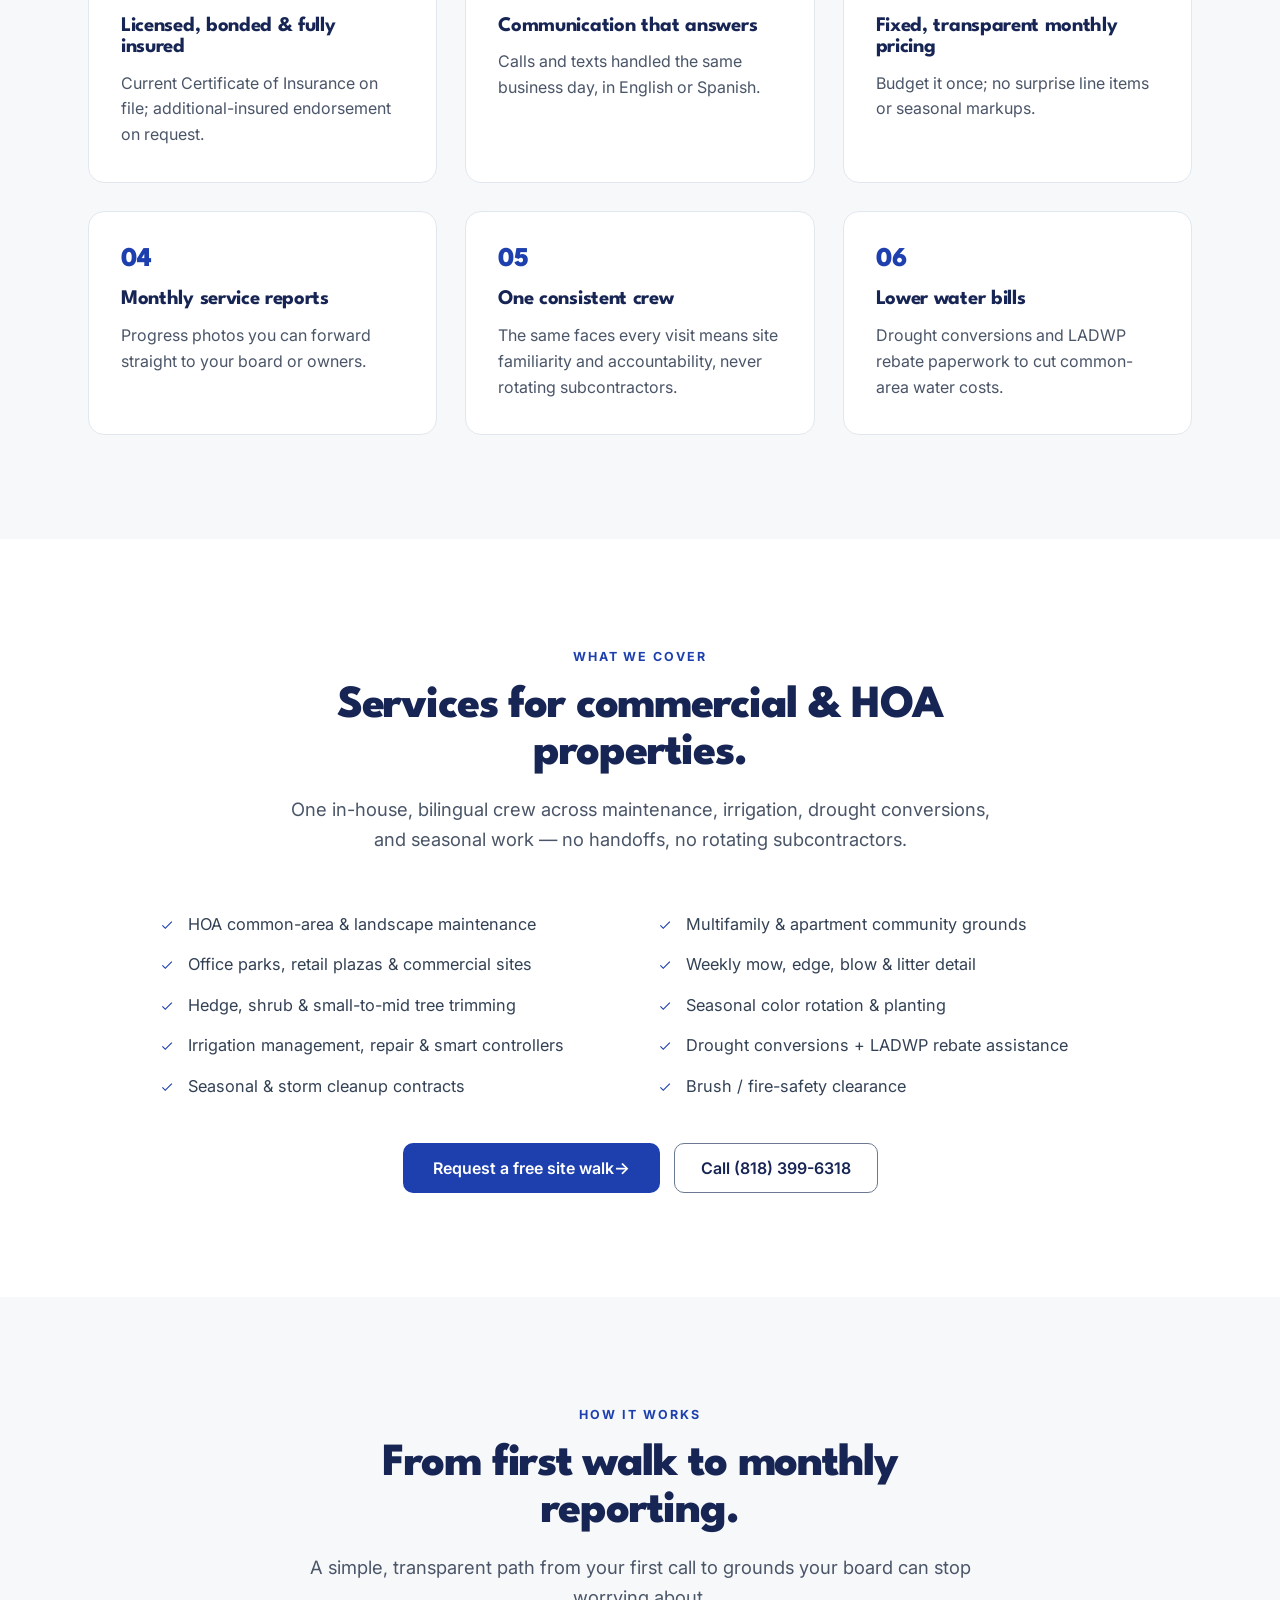
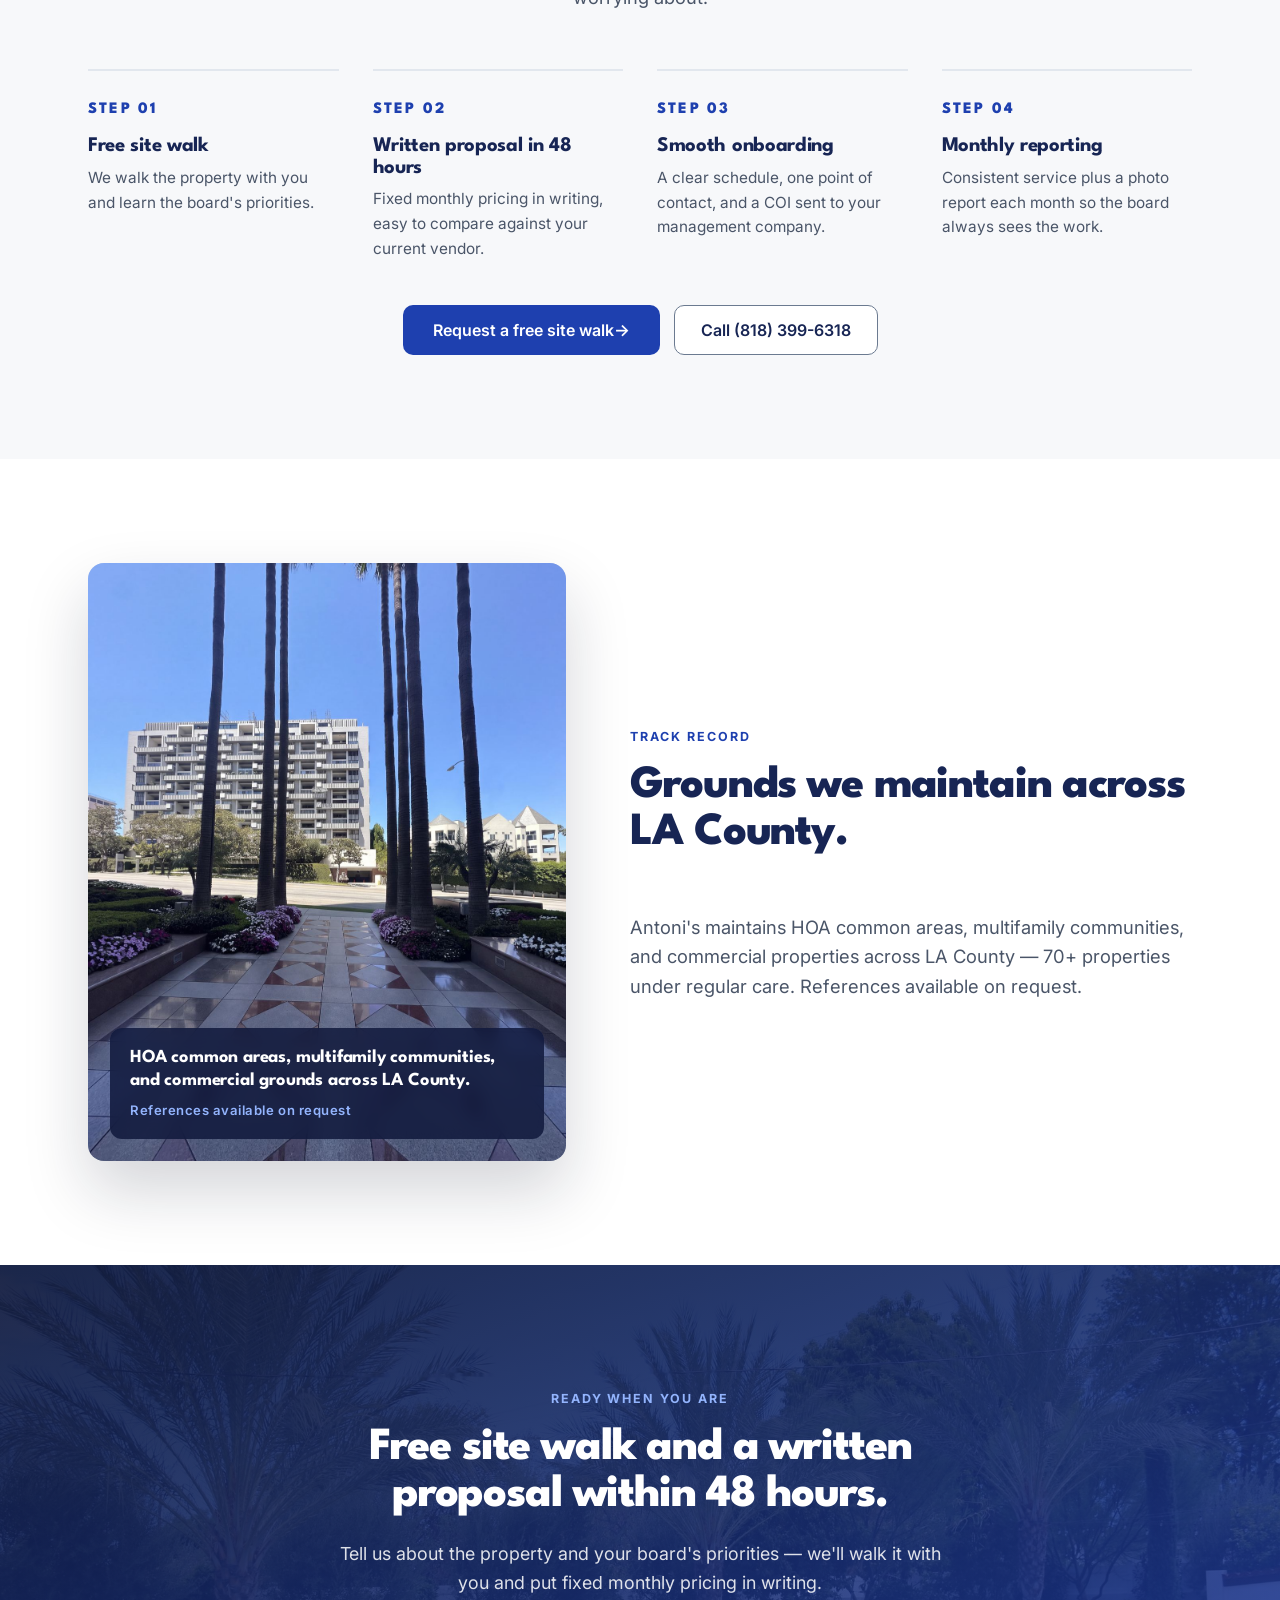
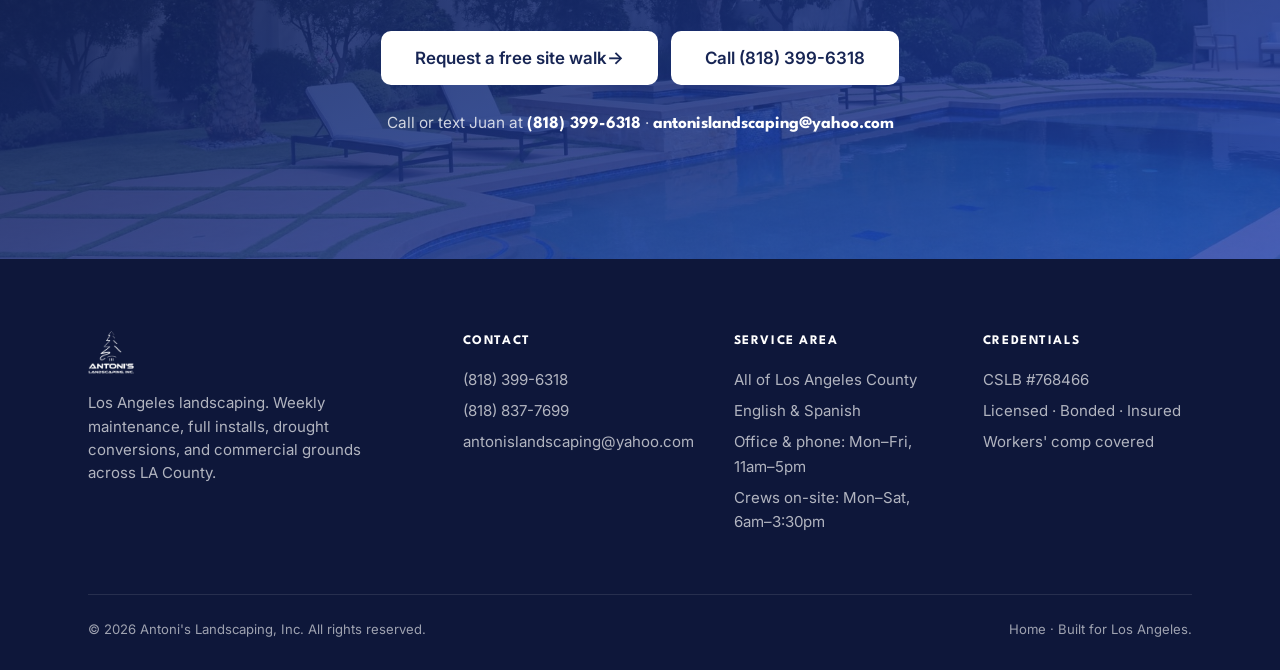
==== commit aec2cd44: "Launch photos: own-home design/build section, new hero, remove all GoDaddy hot-linked images Co-Auth" ====
--- a/commercial/index.html
+++ b/commercial/index.html
@@ -15,7 +15,7 @@
 <meta property="og:type" content="website" />
 <meta property="og:url" content="https://antonis-landscaping-website.vercel.app/commercial" />
 <meta property="og:locale" content="en_US" />
-<meta property="og:image" content="https://img1.wsimg.com/isteam/ip/da22fe0a-b0dc-4871-bb27-3ecdaa4f4f06/DSC00425.jpg/:/rs=w:1600,h:900,m:cr" />
+<meta property="og:image" content="https://antonis-landscaping-website.vercel.app/assets/photos/01_HERO_westford_CLEAN_web.jpg" />
 <meta name="twitter:card" content="summary_large_image" />
 <link rel="preconnect" href="https://fonts.googleapis.com">
 <link rel="preconnect" href="https://fonts.gstatic.com" crossorigin>
@@ -29,7 +29,7 @@
   "name": "Commercial & HOA Landscape Maintenance",
   "serviceType": "Commercial and HOA landscape maintenance",
   "url": "https://antonis-landscaping-website.vercel.app/commercial",
-  "image": "https://img1.wsimg.com/isteam/ip/da22fe0a-b0dc-4871-bb27-3ecdaa4f4f06/DSC00425.jpg/:/rs=w:1600,h:900,m:cr",
+  "image": "https://antonis-landscaping-website.vercel.app/assets/photos/01_HERO_westford_CLEAN_web.jpg",
   "description": "Reliable, insured commercial and HOA grounds maintenance across LA County. Fixed monthly pricing, bilingual crews, monthly photo reports, and a free site walk with a written proposal in 48 hours.",
   "provider": {
     "@type": "LandscapingBusiness",
@@ -38,7 +38,7 @@
     "telephone": "+1-818-399-6318",
     "email": "antonislandscaping@yahoo.com",
     "url": "https://antonis-landscaping-website.vercel.app/",
-    "image": "https://img1.wsimg.com/isteam/ip/da22fe0a-b0dc-4871-bb27-3ecdaa4f4f06/DSC00425.jpg/:/rs=w:1600,h:900,m:cr",
+    "image": "https://antonis-landscaping-website.vercel.app/assets/photos/01_HERO_westford_CLEAN_web.jpg",
     "hasCredential": {
       "@type": "EducationalOccupationalCredential",
       "credentialCategory": "license",
@@ -240,7 +240,7 @@
 </section>
 
 <!-- ============ CTA BAND ============ -->
-<section class="final" style="--bg:url('https://img1.wsimg.com/isteam/ip/da22fe0a-b0dc-4871-bb27-3ecdaa4f4f06/DSC00416.jpg/:/rs=w:2000,h:1125,m:cr');">
+<section class="final" style="--bg:url('/assets/photos/11_pool_loungers_ribbon_web.jpg');">
   <div class="container">
     <span class="eyebrow">Ready when you are</span>
     <h2>Free site walk and a written proposal within 48 hours.</h2>
--- a/assets/site.css
+++ b/assets/site.css
@@ -143,6 +143,7 @@
 .work-tile{aspect-ratio:4/3;width:100%;border-radius:12px;background:#dde3ec center/cover;object-fit:cover;overflow:hidden;transition:transform .2s ease,box-shadow .2s ease;}
 .work-tile:hover{transform:scale(1.025);box-shadow:var(--shadow-lg);}
 .work-tile.tall{grid-row:span 2;aspect-ratio:auto;}
+.feature-wide{display:block;width:100%;aspect-ratio:16/9;object-fit:cover;border-radius:12px;box-shadow:var(--shadow-lg);margin-bottom:16px;}
 
 /* ---------- service area ---------- */
 .cities{display:flex;flex-wrap:wrap;gap:10px;justify-content:center;max-width:980px;margin:0 auto;}
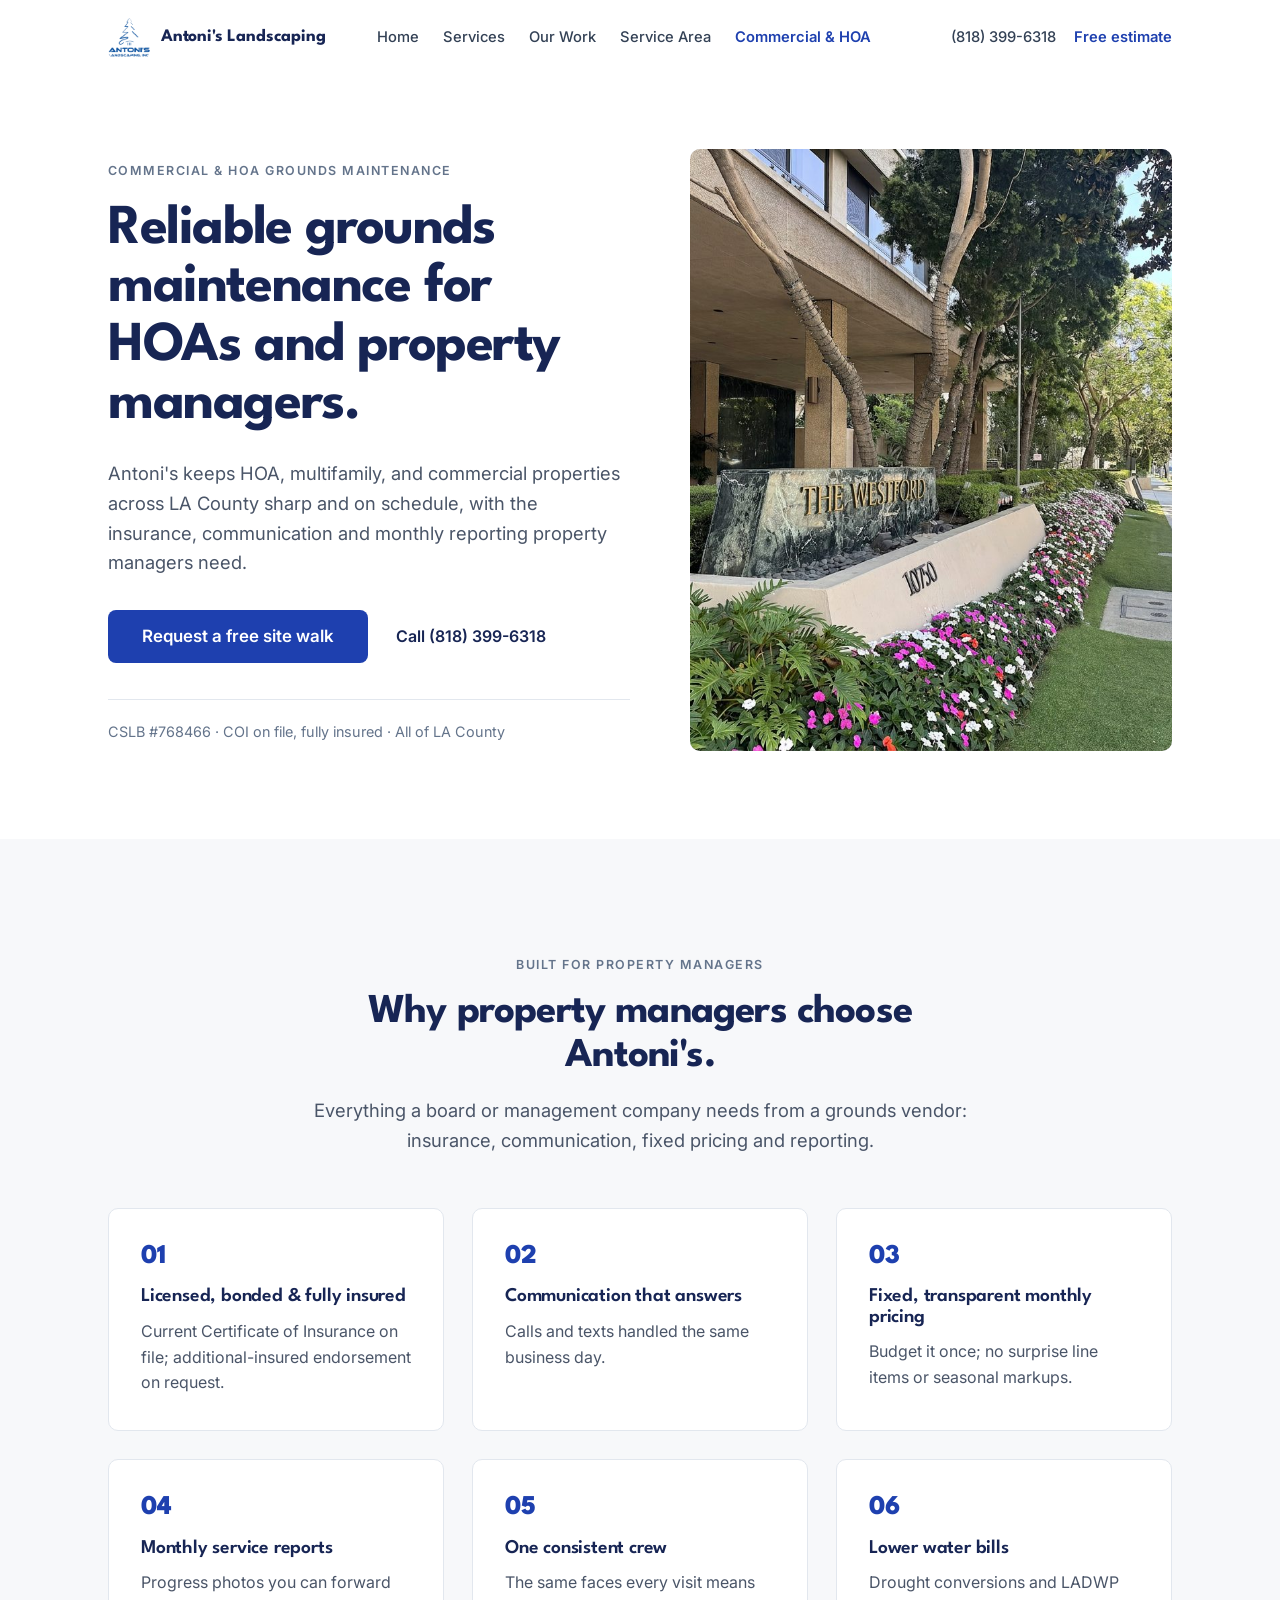
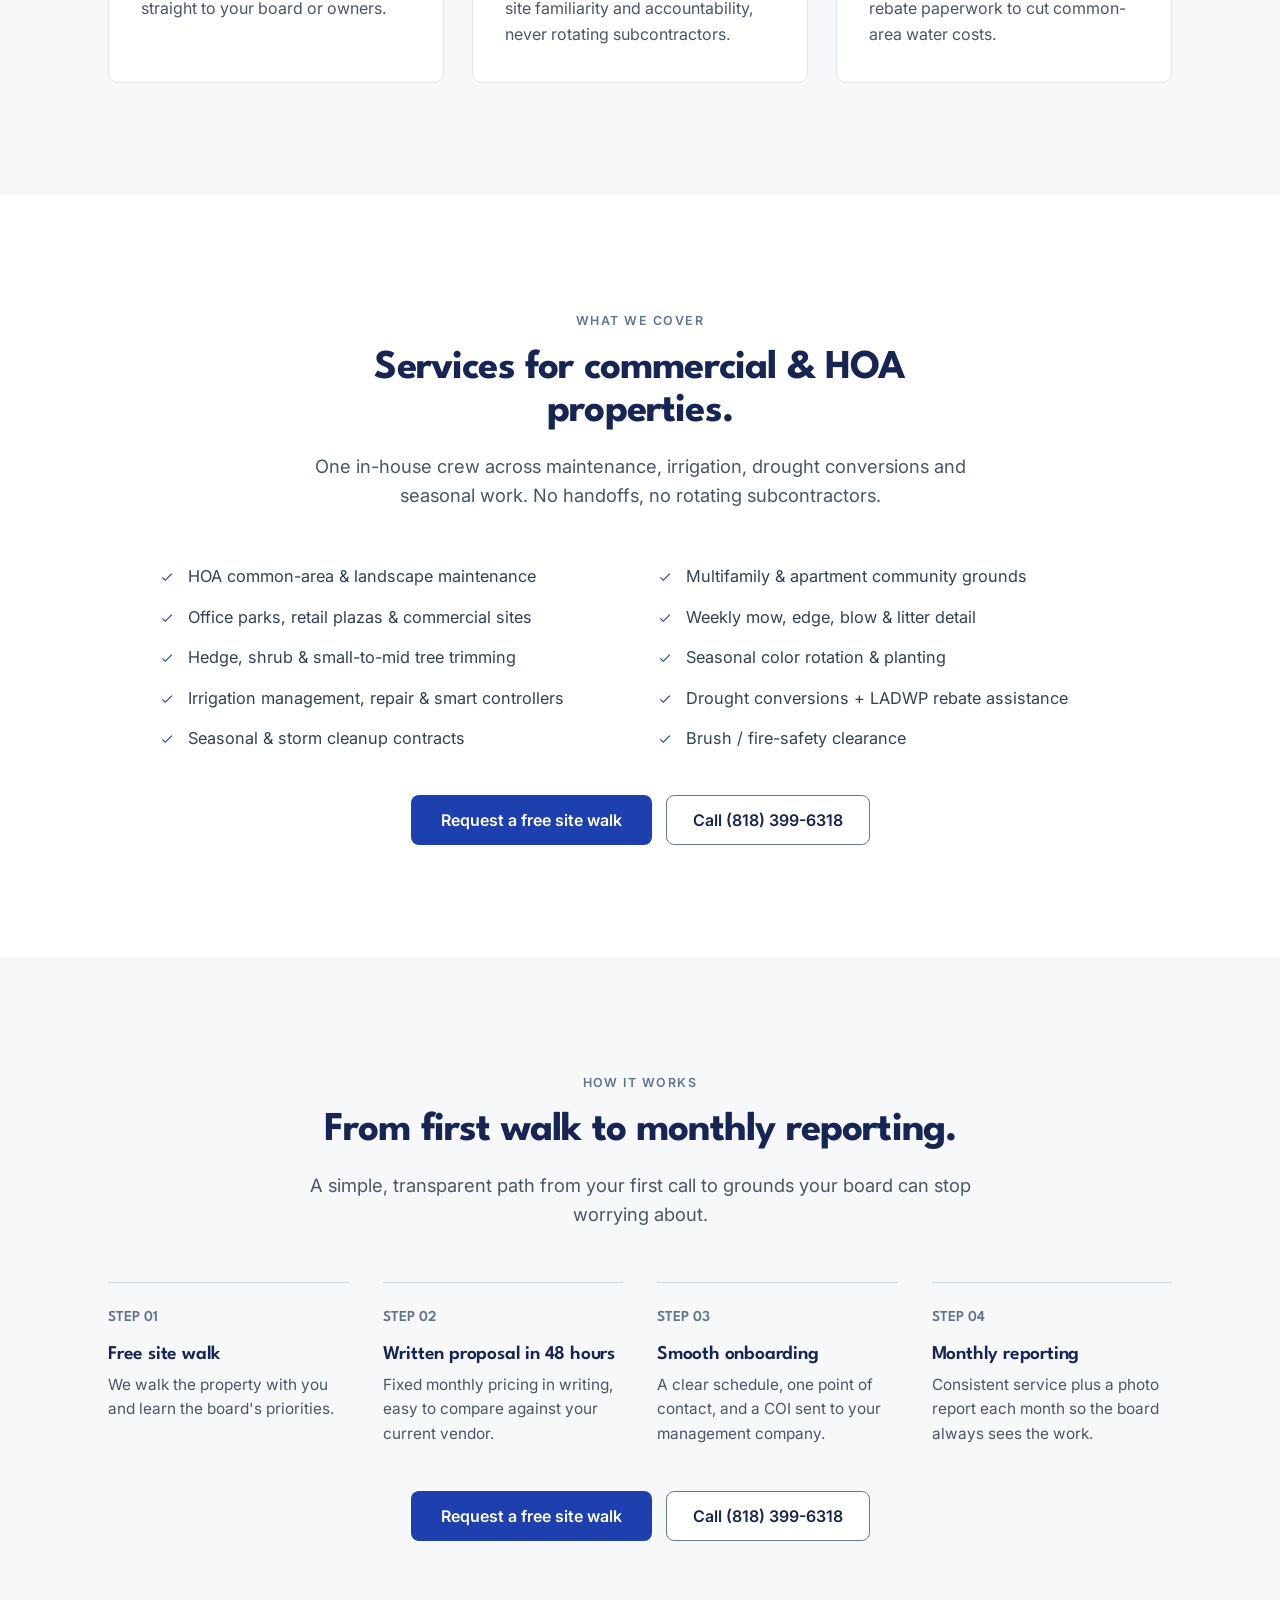
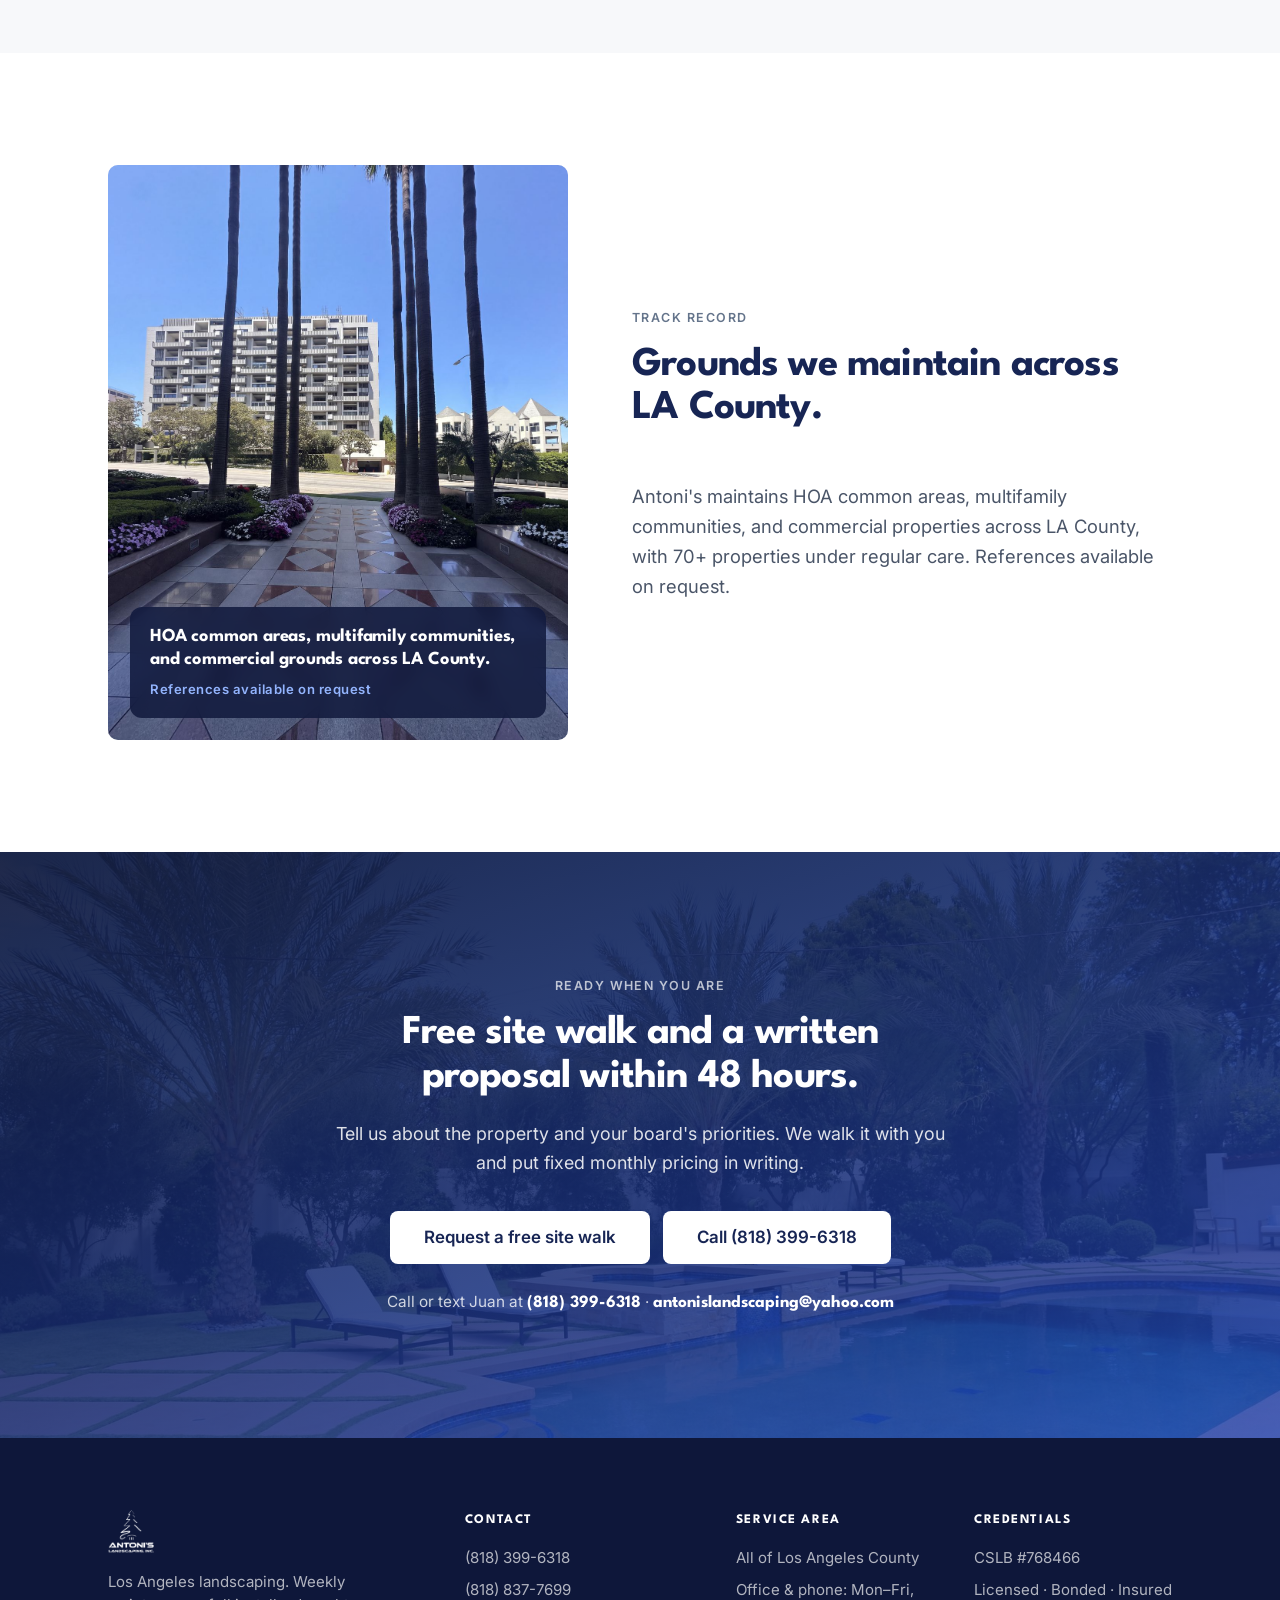
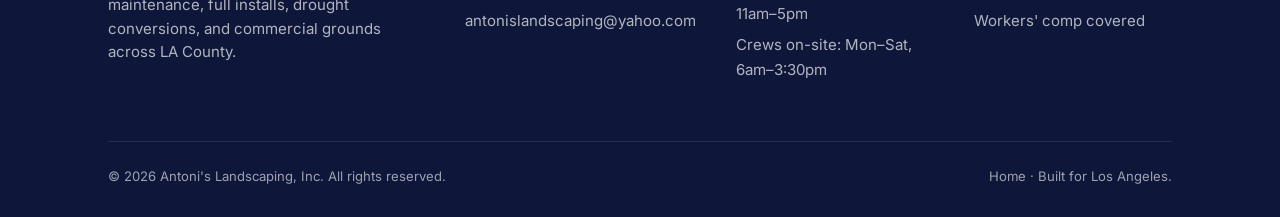
==== commit c48da150: "Launch pass: own photography, design and build section, copy and design cleanup, remove GoDaddy hot-" ====
--- a/commercial/index.html
+++ b/commercial/index.html
@@ -4,14 +4,14 @@
 <meta charset="UTF-8" />
 <meta name="viewport" content="width=device-width, initial-scale=1.0" />
 <title>Commercial &amp; HOA Landscaping in Los Angeles | Antoni's Landscaping</title>
-<meta name="description" content="Reliable, insured commercial and HOA grounds maintenance across LA County. Fixed monthly pricing, bilingual crews, monthly photo reports. Free site walk and written proposal in 48 hours." />
+<meta name="description" content="Reliable, insured commercial and HOA grounds maintenance across LA County. Fixed monthly pricing and monthly photo reports. Free site walk and written proposal in 48 hours." />
 <meta name="theme-color" content="#093d77" />
 <link rel="icon" href="/assets/logo.png" type="image/png" />
 <link rel="apple-touch-icon" href="/assets/logo.png" />
 <meta name="robots" content="index, follow" />
 <link rel="canonical" href="https://antonis-landscaping-website.vercel.app/commercial" />
 <meta property="og:title" content="Commercial &amp; HOA Landscaping in Los Angeles | Antoni's Landscaping" />
-<meta property="og:description" content="Reliable, insured commercial and HOA grounds maintenance across LA County. Fixed monthly pricing, bilingual crews, monthly photo reports. Free site walk and written proposal in 48 hours." />
+<meta property="og:description" content="Reliable, insured commercial and HOA grounds maintenance across LA County. Fixed monthly pricing and monthly photo reports. Free site walk and written proposal in 48 hours." />
 <meta property="og:type" content="website" />
 <meta property="og:url" content="https://antonis-landscaping-website.vercel.app/commercial" />
 <meta property="og:locale" content="en_US" />
@@ -30,7 +30,7 @@
   "serviceType": "Commercial and HOA landscape maintenance",
   "url": "https://antonis-landscaping-website.vercel.app/commercial",
   "image": "https://antonis-landscaping-website.vercel.app/assets/photos/01_HERO_westford_CLEAN_web.jpg",
-  "description": "Reliable, insured commercial and HOA grounds maintenance across LA County. Fixed monthly pricing, bilingual crews, monthly photo reports, and a free site walk with a written proposal in 48 hours.",
+  "description": "Reliable, insured commercial and HOA grounds maintenance across LA County. Fixed monthly pricing, monthly photo reports, and a free site walk with a written proposal in 48 hours.",
   "provider": {
     "@type": "LandscapingBusiness",
     "name": "Antoni's Landscaping",
@@ -110,7 +110,7 @@
     </nav>
     <div class="nav-right">
       <a href="tel:+18183996318" class="nav-phone">(818) 399-6318</a>
-      <a href="/#quote" class="nav-cta">Free Estimate</a>
+      <a href="/#quote" class="nav-cta">Free estimate</a>
     </div>
   </div>
 </header>
@@ -122,18 +122,13 @@
   <div class="container hero-grid">
     <div class="hero-copy">
       <span class="eyebrow">Commercial &amp; HOA Grounds Maintenance</span>
-      <h1>Grounds maintenance your board can <span class="accent">stop worrying about.</span></h1>
-      <p class="subhead">Antoni's keeps HOA, multifamily, and commercial properties across LA County sharp and on schedule — with the insurance, communication, and monthly reporting property managers count on.</p>
+      <h1>Reliable grounds maintenance for HOAs and property managers.</h1>
+      <p class="subhead">Antoni's keeps HOA, multifamily, and commercial properties across LA County sharp and on schedule, with the insurance, communication and monthly reporting property managers need.</p>
       <div class="hero-actions">
-        <a href="/#quote" class="btn btn-primary btn-lg"><span class="btn-arrow">Request a free site walk</span></a>
-        <a href="tel:+18183996318" class="btn btn-navy btn-lg">Call (818) 399-6318</a>
-      </div>
-      <div class="hero-proof">
-        <div class="it"><div class="t">CSLB&nbsp;#768466</div><div class="s">CA Licensed</div></div>
-        <div class="it"><div class="t">COI on file</div><div class="s">Fully insured</div></div>
-        <div class="it"><div class="t">Bilingual crews</div><div class="s">English &amp; Spanish</div></div>
-        <div class="it"><div class="t">All of LA County</div><div class="s">Service area</div></div>
-      </div>
+        <a href="/#quote" class="btn btn-primary btn-lg">Request a free site walk</a>
+        <a href="tel:+18183996318" class="link-plain">Call (818) 399-6318</a>
+      </div>
+      <p class="hero-proof">CSLB #768466 &middot; COI on file, fully insured &middot; All of LA County</p>
     </div>
     <div class="hero-media">
       <img class="main" src="/assets/photos/01_HERO_westford_CLEAN_web.jpg" style="object-position:30% center" alt="Property monument sign and street address above a maintained strip of annual color and turf" decoding="async" />
@@ -142,14 +137,7 @@
 </section>
 
 <!-- ============ STATS ============ -->
-<section class="stats" aria-label="By the numbers">
-  <div class="stats-grid">
-    <div class="it"><div class="n">70+</div><div class="l">Properties Under Care</div></div>
-    <div class="it"><div class="n">100%</div><div class="l">Licensed · Bonded · Insured</div></div>
-    <div class="it"><div class="n">48&#8202;hr</div><div class="l">Written Proposal Turnaround</div></div>
-    <div class="it"><div class="n">2</div><div class="l">Languages Per Crew</div></div>
-  </div>
-</section>
+
 
 <!-- ============ WHY PROPERTY MANAGERS CHOOSE US ============ -->
 <section class="alt">
@@ -157,11 +145,11 @@
     <div class="section-head center">
       <span class="eyebrow">Built for property managers</span>
       <h2>Why property managers choose Antoni's.</h2>
-      <p class="lead">Everything a board or management company needs from a grounds vendor — insurance, communication, fixed pricing, and reporting — handled the way it should be.</p>
+      <p class="lead">Everything a board or management company needs from a grounds vendor: insurance, communication, fixed pricing and reporting.</p>
     </div>
     <div class="promise-grid">
       <div class="promise-card"><div class="k">01</div><h3>Licensed, bonded &amp; fully insured</h3><p>Current Certificate of Insurance on file; additional-insured endorsement on request.</p></div>
-      <div class="promise-card"><div class="k">02</div><h3>Communication that answers</h3><p>Calls and texts handled the same business day, in English or Spanish.</p></div>
+      <div class="promise-card"><div class="k">02</div><h3>Communication that answers</h3><p>Calls and texts handled the same business day.</p></div>
       <div class="promise-card"><div class="k">03</div><h3>Fixed, transparent monthly pricing</h3><p>Budget it once; no surprise line items or seasonal markups.</p></div>
       <div class="promise-card"><div class="k">04</div><h3>Monthly service reports</h3><p>Progress photos you can forward straight to your board or owners.</p></div>
       <div class="promise-card"><div class="k">05</div><h3>One consistent crew</h3><p>The same faces every visit means site familiarity and accountability, never rotating subcontractors.</p></div>
@@ -176,7 +164,7 @@
     <div class="section-head center">
       <span class="eyebrow">What we cover</span>
       <h2>Services for commercial &amp; HOA properties.</h2>
-      <p class="lead">One in-house, bilingual crew across maintenance, irrigation, drought conversions, and seasonal work — no handoffs, no rotating subcontractors.</p>
+      <p class="lead">One in-house crew across maintenance, irrigation, drought conversions and seasonal work. No handoffs, no rotating subcontractors.</p>
     </div>
     <ul class="checklist">
       <li>HOA common-area &amp; landscape maintenance</li>
@@ -234,7 +222,7 @@
         <span class="eyebrow">Track record</span>
         <h2>Grounds we maintain across LA County.</h2>
       </div>
-      <p class="lead">Antoni's maintains HOA common areas, multifamily communities, and commercial properties across LA County — 70+ properties under regular care. References available on request.</p>
+      <p class="lead">Antoni's maintains HOA common areas, multifamily communities, and commercial properties across LA County, with 70+ properties under regular care. References available on request.</p>
     </div>
   </div>
 </section>
@@ -244,7 +232,7 @@
   <div class="container">
     <span class="eyebrow">Ready when you are</span>
     <h2>Free site walk and a written proposal within 48 hours.</h2>
-    <p>Tell us about the property and your board's priorities — we'll walk it with you and put fixed monthly pricing in writing.</p>
+    <p>Tell us about the property and your board's priorities. We walk it with you and put fixed monthly pricing in writing.</p>
     <div class="final-actions">
       <a href="/#quote" class="btn btn-light btn-lg"><span class="btn-arrow">Request a free site walk</span></a>
       <a href="tel:+18183996318" class="btn btn-light btn-lg">Call (818) 399-6318</a>
@@ -272,7 +260,6 @@
       <div class="foot-col">
         <h5>Service area</h5>
         <p>All of Los Angeles County</p>
-        <p>English &amp; Spanish</p>
         <p>Office &amp; phone: Mon–Fri, 11am–5pm</p>
         <p>Crews on-site: Mon–Sat, 6am–3:30pm</p>
       </div>
@@ -293,7 +280,7 @@
 <!-- sticky mobile CTA -->
 <div class="mcta" role="navigation" aria-label="Quick contact">
   <a href="tel:+18183996318" class="p"><span aria-hidden="true">📞</span> Call</a>
-  <a href="/#quote" class="s">Free Estimate</a>
+  <a href="/#quote" class="s">Free estimate</a>
 </div>
 
 <script>
--- a/assets/site.css
+++ b/assets/site.css
@@ -14,8 +14,8 @@
   --g50:#f7f8fa; --g100:#eef1f5; --g200:#e2e7ee; --g300:#cbd5e1;
   --g400:#94a3b8; --g500:#64748b; --g600:#4a5568; --g700:#334155; --ink:#0f172a;
   --disp:'League Spartan',sans-serif; --body:'Inter',system-ui,sans-serif;
-  --maxw:1200px; --pad:48px; --radius:16px; --radius-sm:10px; --section-y:104px;
-  --shadow:0 18px 44px rgba(15,23,42,.10); --shadow-lg:0 30px 64px rgba(15,23,42,.18);
+  --maxw:1160px; --pad:48px; --radius:10px; --radius-sm:8px; --section-y:112px;
+  --shadow:0 10px 30px rgba(15,23,42,.08); --shadow-lg:0 18px 44px rgba(15,23,42,.12);
 }
 *{box-sizing:border-box;margin:0;padding:0;}
 html{scroll-behavior:smooth;}
@@ -28,63 +28,62 @@
 section{padding:var(--section-y) 0;}
 .alt{background:var(--g50);}
 
-h1,h2,h3{font-family:var(--disp);font-weight:800;letter-spacing:-0.025em;line-height:1.02;color:var(--navy);}
-h2{font-size:clamp(2rem,3.6vw,3rem);}
-h3{font-size:1.3rem;letter-spacing:-0.015em;font-weight:700;}
+h1,h2,h3{font-family:var(--disp);font-weight:700;letter-spacing:-0.02em;line-height:1.06;color:var(--navy);}
+h2{font-size:clamp(1.9rem,3.2vw,2.7rem);}
+h3{font-size:1.22rem;letter-spacing:-0.01em;font-weight:600;}
 .lead{font-size:1.15rem;color:var(--g600);}
-.eyebrow{font-family:var(--body);font-weight:700;font-size:.78rem;text-transform:uppercase;letter-spacing:.16em;color:var(--blue);}
-
-.section-head{max-width:720px;margin-bottom:56px;}
+.eyebrow{font-family:var(--body);font-weight:600;font-size:.78rem;text-transform:uppercase;letter-spacing:.12em;color:var(--g500);}
+
+.section-head{max-width:680px;margin-bottom:52px;}
 .section-head.center{margin-left:auto;margin-right:auto;text-align:center;}
 .section-head h2{margin-top:14px;}
 .section-head .lead{margin-top:18px;}
 
 /* ---------- buttons ---------- */
 .btn{display:inline-flex;align-items:center;gap:9px;font-family:var(--body);font-weight:600;font-size:1rem;line-height:1;cursor:pointer;border:none;border-radius:var(--radius-sm);transition:transform .15s ease,box-shadow .15s ease,background .15s ease,border-color .15s ease,color .15s ease;text-align:center;}
-.btn-arrow::after{content:'→';font-size:1.05em;transition:transform .15s ease;}
-.btn:hover .btn-arrow::after,.btn-arrow:hover::after{transform:translateX(3px);}
 .btn-primary{background:var(--blue);color:#fff;padding:16px 30px;}
-.btn-primary:hover{background:var(--blue-dark);transform:translateY(-2px);box-shadow:0 14px 30px rgba(30,64,175,.30);}
+.btn-primary:hover{background:var(--blue-dark);}
 .btn-secondary{background:#fff;color:var(--navy);border:1.5px solid #6b7a90;padding:16px 26px;}
-.btn-secondary:hover{border-color:var(--navy);transform:translateY(-2px);}
+.btn-secondary:hover{border-color:var(--navy);}
 .btn-light{background:#fff;color:var(--navy);padding:16px 30px;}
-.btn-light:hover{transform:translateY(-2px);box-shadow:0 14px 30px rgba(0,0,0,.28);}
+.btn-light:hover{background:var(--g100);}
 .btn-ghost{background:rgba(255,255,255,.08);color:#fff;border:1.5px solid rgba(255,255,255,.5);padding:15px 28px;}
 .btn-ghost:hover{background:rgba(255,255,255,.16);border-color:#fff;}
 .btn-lg{padding:18px 34px;font-size:1.06rem;}
 .section-cta{display:flex;flex-wrap:wrap;gap:14px;justify-content:center;margin-top:44px;}
+.link-arrow{font-weight:600;color:var(--blue);font-size:1.02rem;}
+.link-arrow::after{content:' \2192';}
+.link-arrow:hover{text-decoration:underline;text-underline-offset:4px;}
+.link-plain{font-weight:600;color:var(--navy);font-size:1rem;display:inline-flex;align-items:center;min-height:44px;padding:0 6px;}
+.link-plain:hover{color:var(--blue);}
 
 /* ---------- nav ---------- */
 .nav{position:sticky;top:0;z-index:80;background:rgba(255,255,255,.86);backdrop-filter:saturate(180%) blur(14px);border-bottom:1px solid transparent;transition:border-color .2s ease,box-shadow .2s ease;}
 .nav.scrolled{border-bottom-color:var(--g200);box-shadow:0 6px 24px rgba(15,23,42,.06);}
-.nav-in{display:flex;align-items:center;gap:28px;max-width:var(--maxw);margin:0 auto;padding:14px var(--pad);}
+.nav-in{display:flex;align-items:center;gap:28px;max-width:var(--maxw);margin:0 auto;padding:16px var(--pad);}
 .brand{display:flex;align-items:center;gap:11px;}
 .brand img{height:42px;width:42px;border-radius:8px;object-fit:contain;}
-.brand b{font-family:var(--disp);font-weight:800;font-size:1.16rem;color:var(--navy);letter-spacing:-0.01em;line-height:1;}
-.nav-links{display:flex;gap:4px;margin-left:10px;}
-.nav-links a{font-weight:600;font-size:.9rem;color:var(--g700);padding:8px 14px;border-radius:999px;background:#eef1f7;white-space:nowrap;flex:none;transition:background .15s ease,color .15s ease;}
-.nav-links a:hover{color:var(--blue);background:rgba(30,64,175,.12);}
-.nav-links a[aria-current="page"]{color:var(--blue);background:rgba(30,64,175,.16);font-weight:700;}
+.brand b{font-family:var(--disp);font-weight:700;font-size:1.1rem;color:var(--navy);letter-spacing:-0.01em;line-height:1;}
+.nav-links{display:flex;gap:24px;margin-left:24px;}
+.nav-links a{font-weight:500;font-size:.92rem;color:var(--g700);padding:6px 0;white-space:nowrap;flex:none;transition:color .15s ease;}
+.nav-links a:hover{color:var(--navy);}
+.nav-links a[aria-current="page"]{color:var(--navy);font-weight:600;}
 .nav-right{margin-left:auto;display:flex;align-items:center;gap:18px;}
-.nav-phone{font-family:var(--disp);font-weight:700;font-size:1.02rem;color:var(--navy);letter-spacing:.01em;transition:color .15s ease;}
-.nav-phone:hover{color:var(--blue);}
-.nav-cta{background:var(--blue);color:#fff;padding:11px 20px;border-radius:8px;font-weight:600;font-size:.92rem;transition:background .15s ease;}
-.nav-cta:hover{background:var(--blue-dark);}
+.nav-phone{font-weight:500;font-size:.92rem;color:var(--g700);white-space:nowrap;transition:color .15s ease;}
+.nav-phone:hover{color:var(--navy);}
+.nav-cta{color:var(--blue);font-weight:600;font-size:.92rem;white-space:nowrap;transition:color .15s ease;}
+.nav-cta:hover{color:var(--blue-dark);text-decoration:underline;text-underline-offset:4px;}
 
 /* ---------- hero ---------- */
-.hero{padding:84px 0 96px;overflow:hidden;}
+.hero{padding:72px 0 88px;overflow:hidden;}
 .hero-grid{display:grid;grid-template-columns:1.04fr .96fr;gap:60px;align-items:center;}
-.hero h1{font-size:clamp(2.7rem,5vw,4.5rem);font-weight:900;letter-spacing:-0.035em;line-height:0.97;margin:18px 0 0;}
+.hero h1{font-size:clamp(2.4rem,4.4vw,3.8rem);font-weight:700;letter-spacing:-0.025em;line-height:1.04;margin:18px 0 0;max-width:15ch;}
 .hero h1 .accent{color:var(--blue);}
-.hero .subhead{font-size:1.15rem;color:var(--g600);max-width:48ch;margin-top:24px;}
-.hero-actions{display:flex;gap:13px;margin-top:32px;flex-wrap:wrap;}
-.hero-proof{display:grid;grid-template-columns:repeat(2,max-content);row-gap:20px;margin-top:36px;border-top:1px solid var(--g200);padding-top:24px;}
-.hero-proof .it{padding-right:30px;}
-.hero-proof .it:nth-child(2n){border-left:1px solid var(--g200);padding-left:30px;padding-right:0;}
-.hero-proof .t{font-family:var(--disp);font-weight:800;font-size:1.08rem;color:var(--navy);}
-.hero-proof .s{font-size:.76rem;text-transform:uppercase;letter-spacing:.07em;color:var(--g500);margin-top:4px;font-weight:600;}
+.hero .subhead{font-size:1.15rem;color:var(--g600);max-width:46ch;margin-top:24px;}
+.hero-actions{display:flex;gap:22px;margin-top:32px;flex-wrap:wrap;align-items:center;}
+.hero-proof{margin-top:36px;border-top:1px solid var(--g200);padding-top:20px;font-size:.9rem;color:var(--g500);}
 .hero-media{position:relative;}
-.hero-media .main{aspect-ratio:4/5;width:100%;object-fit:cover;border-radius:var(--radius);box-shadow:var(--shadow-lg);background:#dde3ec center/cover;}
+.hero-media .main{aspect-ratio:4/5;width:100%;object-fit:cover;border-radius:var(--radius);background:#dde3ec center/cover;}
 
 /* ---------- stats band ---------- */
 .stats{background:var(--navy);color:#fff;padding:0;}
@@ -96,35 +95,32 @@
 
 /* ---------- why (editorial, no icon cards) ---------- */
 .why-grid{display:grid;grid-template-columns:0.92fr 1.08fr;gap:64px;align-items:center;}
-.why-photo{position:relative;border-radius:var(--radius);overflow:hidden;aspect-ratio:4/5;box-shadow:var(--shadow-lg);background:#dde3ec center/cover;}
+.why-photo{position:relative;border-radius:var(--radius);overflow:hidden;aspect-ratio:4/5;background:#dde3ec center/cover;}
 .why-photo img{position:absolute;inset:0;width:100%;height:100%;object-fit:cover;}
 .why-photo .badge{position:absolute;left:22px;bottom:22px;right:22px;z-index:1;background:rgba(14,23,58,.82);backdrop-filter:blur(8px);color:#fff;border-radius:12px;padding:18px 20px;}
 .why-photo .badge .q{font-family:var(--disp);font-weight:700;font-size:1.15rem;line-height:1.25;letter-spacing:-0.01em;}
 .why-photo .badge .by{font-size:.82rem;color:var(--blue-300);margin-top:8px;font-weight:600;letter-spacing:.04em;}
 .why-list{display:flex;flex-direction:column;}
-.why-item{display:grid;grid-template-columns:auto 1fr;gap:22px;padding:26px 0;border-top:1px solid var(--g200);}
+.why-item{padding:24px 0;border-top:1px solid var(--g200);}
 .why-item:first-of-type{border-top:none;padding-top:0;}
 .why-num{font-family:var(--disp);font-weight:800;font-size:1.05rem;color:var(--blue);padding-top:3px;letter-spacing:.05em;}
-.why-item h3{margin-bottom:6px;}
+.why-item h3{margin-bottom:8px;}
 .why-item p{color:var(--g600);font-size:1rem;}
 
 /* ---------- services ---------- */
 .svc-grid{display:grid;grid-template-columns:repeat(2,1fr);gap:26px;}
-.svc-card{background:#fff;border:1px solid var(--g200);border-radius:var(--radius);overflow:hidden;display:flex;flex-direction:column;transition:transform .18s ease,box-shadow .18s ease,border-color .18s ease;}
-.svc-card:hover{transform:translateY(-4px);box-shadow:var(--shadow-lg);border-color:transparent;}
+.svc-card{background:#fff;border:1px solid var(--g200);border-radius:var(--radius);overflow:hidden;display:flex;flex-direction:column;}
 .svc-img{aspect-ratio:16/10;width:100%;object-fit:cover;background:#dde3ec center/cover;}
 .svc-body{padding:30px 30px 32px;}
 .svc-body p{color:var(--g600);margin-top:10px;font-size:1rem;}
 .svc-body ul{list-style:none;margin-top:18px;display:grid;gap:9px;}
-.svc-body li{position:relative;padding-left:24px;font-size:.95rem;color:var(--g700);}
-.svc-body li::before{content:'';position:absolute;left:0;top:8px;width:13px;height:13px;border-radius:50%;background:var(--blue);
-  -webkit-mask:url("data:image/svg+xml;utf8,<svg xmlns='http://www.w3.org/2000/svg' viewBox='0 0 24 24'><path fill='white' d='M9 16.2 4.8 12l-1.4 1.4L9 19 21 7l-1.4-1.4z'/></svg>") center/13px no-repeat;
-  mask:url("data:image/svg+xml;utf8,<svg xmlns='http://www.w3.org/2000/svg' viewBox='0 0 24 24'><path fill='white' d='M9 16.2 4.8 12l-1.4 1.4L9 19 21 7l-1.4-1.4z'/></svg>") center/13px no-repeat;}
+.svc-body li{position:relative;padding-left:16px;font-size:.95rem;color:var(--g700);}
+.svc-body li::before{content:'';position:absolute;left:0;top:.72em;width:6px;height:1px;background:var(--g400);}
 
 /* ---------- process ---------- */
 .proc-grid{display:grid;grid-template-columns:repeat(4,1fr);gap:34px;}
-.proc-step{position:relative;padding-top:26px;border-top:2px solid var(--g200);}
-.proc-step .num{font-family:var(--disp);font-weight:800;font-size:1rem;color:var(--blue);letter-spacing:.14em;}
+.proc-step{position:relative;padding-top:22px;border-top:1px solid var(--g300);}
+.proc-step .num{font-family:var(--disp);font-weight:600;font-size:.95rem;color:var(--g500);}
 .proc-step h3{margin:14px 0 8px;}
 .proc-step p{color:var(--g600);font-size:.96rem;}
 
@@ -133,22 +129,19 @@
 .ribbon::before{content:'';position:absolute;inset:0;z-index:-2;background:var(--bg,none) center/cover,#dde3ec;}
 .ribbon::after{content:'';position:absolute;inset:0;z-index:-1;background:linear-gradient(120deg,rgba(14,23,58,.94) 0%,rgba(23,37,84,.86) 55%,rgba(30,64,175,.62) 100%);}
 .ribbon-in{max-width:680px;}
-.ribbon .eyebrow{color:var(--blue-300);}
+.ribbon .eyebrow{color:rgba(255,255,255,.7);}
 .ribbon h2{color:#fff;margin-top:14px;}
 .ribbon h2 em{font-style:normal;color:var(--blue-300);}
 .ribbon p{color:rgba(255,255,255,.88);font-size:1.12rem;margin:22px 0 34px;max-width:60ch;}
 
 /* ---------- work grid ---------- */
 .work-grid{display:grid;grid-template-columns:repeat(3,1fr);gap:16px;}
-.work-tile{aspect-ratio:4/3;width:100%;border-radius:12px;background:#dde3ec center/cover;object-fit:cover;overflow:hidden;transition:transform .2s ease,box-shadow .2s ease;}
-.work-tile:hover{transform:scale(1.025);box-shadow:var(--shadow-lg);}
+.work-tile{aspect-ratio:4/3;width:100%;border-radius:var(--radius);background:#dde3ec center/cover;object-fit:cover;overflow:hidden;}
 .work-tile.tall{grid-row:span 2;aspect-ratio:auto;}
-.feature-wide{display:block;width:100%;aspect-ratio:16/9;object-fit:cover;border-radius:12px;box-shadow:var(--shadow-lg);margin-bottom:16px;}
+.feature-wide{display:block;width:100%;aspect-ratio:16/9;object-fit:cover;border-radius:var(--radius);margin-bottom:16px;}
 
 /* ---------- service area ---------- */
-.cities{display:flex;flex-wrap:wrap;gap:10px;justify-content:center;max-width:980px;margin:0 auto;}
-.cities span{background:#fff;border:1px solid var(--g200);color:var(--g700);padding:9px 16px;border-radius:100px;font-size:.9rem;font-weight:500;transition:all .15s ease;}
-.cities span:hover{background:var(--blue);color:#fff;border-color:var(--blue);}
+.cities{text-align:center;max-width:820px;margin:0 auto;color:var(--g600);font-size:1rem;line-height:2;}
 
 /* ---------- promise ---------- */
 .promise-grid{display:grid;grid-template-columns:repeat(3,1fr);gap:28px;}
@@ -170,16 +163,16 @@
 /* ---------- FAQ ---------- */
 .faq-list{max-width:820px;margin:0 auto;}
 .faq-list details{border-bottom:1px solid var(--g200);}
-.faq-list summary{list-style:none;cursor:pointer;padding:24px 44px 24px 0;position:relative;font-family:var(--disp);font-weight:700;font-size:1.18rem;color:var(--navy);letter-spacing:-0.01em;}
+.faq-list summary{list-style:none;cursor:pointer;padding:22px 44px 22px 0;position:relative;font-family:var(--disp);font-weight:600;font-size:1.12rem;color:var(--navy);letter-spacing:-0.01em;}
 .faq-list summary::-webkit-details-marker{display:none;}
-.faq-list summary::after{content:'+';position:absolute;right:6px;top:50%;transform:translateY(-50%);font-size:1.6rem;font-weight:400;color:var(--blue);transition:transform .2s ease;line-height:1;}
+.faq-list summary::after{content:'+';position:absolute;right:6px;top:50%;transform:translateY(-50%);font-size:1.5rem;font-weight:300;color:var(--g500);line-height:1;}
 .faq-list details[open] summary::after{content:'−';}
 .faq-list details > div{padding:0 44px 26px 0;color:var(--g600);font-size:1.02rem;}
 
 /* ---------- chat estimator ---------- */
 .chat-section{background:var(--g50);}
 .container-narrow{max-width:760px;margin:0 auto;padding:0 var(--pad);}
-.chat-card{background:#fff;border:1px solid var(--g200);border-radius:20px;box-shadow:var(--shadow-lg);overflow:hidden;max-width:560px;margin:0 auto;}
+.chat-card{background:#fff;border:1px solid var(--g200);border-radius:14px;box-shadow:var(--shadow);overflow:hidden;max-width:560px;margin:0 auto;}
 .chat-head{display:flex;align-items:center;gap:13px;padding:18px 22px;background:var(--navy);color:#fff;}
 .chat-avatar{width:42px;height:42px;border-radius:50%;background:#fff;padding:5px;object-fit:contain;flex:none;}
 .chat-id .chat-name{font-family:var(--disp);font-weight:700;font-size:1.02rem;}
@@ -204,7 +197,7 @@
 .chat-input-area{border-top:1px solid var(--g200);padding:16px 18px;min-height:68px;display:flex;align-items:center;}
 .chip-row{display:flex;flex-wrap:wrap;gap:8px;width:100%;}
 .chip{background:#fff;border:1.5px solid #6b7a90;color:var(--navy);padding:10px 16px;border-radius:100px;font-family:var(--body);font-weight:600;font-size:.9rem;cursor:pointer;transition:all .15s ease;}
-.chip:hover{background:var(--blue);color:#fff;border-color:var(--blue);transform:translateY(-1px);}
+.chip:hover{background:var(--blue);color:#fff;border-color:var(--blue);}
 .chat-form{display:flex;flex-wrap:wrap;gap:9px;width:100%;}
 .chat-form input{flex:1;padding:12px 15px;border:1.5px solid #6b7a90;border-radius:10px;font-family:inherit;font-size:.96rem;background:#fff;}
 .chat-form input:focus{outline:none;border-color:var(--blue);}
@@ -227,7 +220,7 @@
 .final{position:relative;color:#fff;text-align:center;padding:120px 0;isolation:isolate;}
 .final::before{content:'';position:absolute;inset:0;z-index:-2;background:var(--bg,none) center/cover,#dde3ec;}
 .final::after{content:'';position:absolute;inset:0;z-index:-1;background:linear-gradient(160deg,rgba(14,23,58,.92),rgba(30,64,175,.78));}
-.final .eyebrow{color:var(--blue-300);}
+.final .eyebrow{color:rgba(255,255,255,.7);}
 .final h2{color:#fff;margin:14px auto 0;max-width:22ch;}
 .final h2 em{font-style:normal;color:var(--blue-300);}
 .final p{color:rgba(255,255,255,.86);max-width:56ch;margin:20px auto 34px;font-size:1.12rem;}
@@ -279,6 +272,7 @@
   .promise-grid{grid-template-columns:1fr;}
   .foot-grid{grid-template-columns:1fr 1fr;gap:32px;}
   .nav-links,.nav-phone{display:none;}
+  .hero h1{max-width:none;}
   .mcta{display:flex;}
   body{padding-bottom:84px;}
 }
@@ -286,7 +280,5 @@
   h2{font-size:1.8rem;}
   .stats-grid,.creds-grid,.proc-grid,.work-grid,.foot-grid{grid-template-columns:1fr;}
   .stats .it,.creds .it{border-right:none;}
-  .hero-proof .it{padding-right:18px;}
-  .hero-proof .it:nth-child(2n){padding-left:18px;}
 }
 @media(prefers-reduced-motion:reduce){*{animation:none!important;transition:none!important;}html{scroll-behavior:auto;}}
